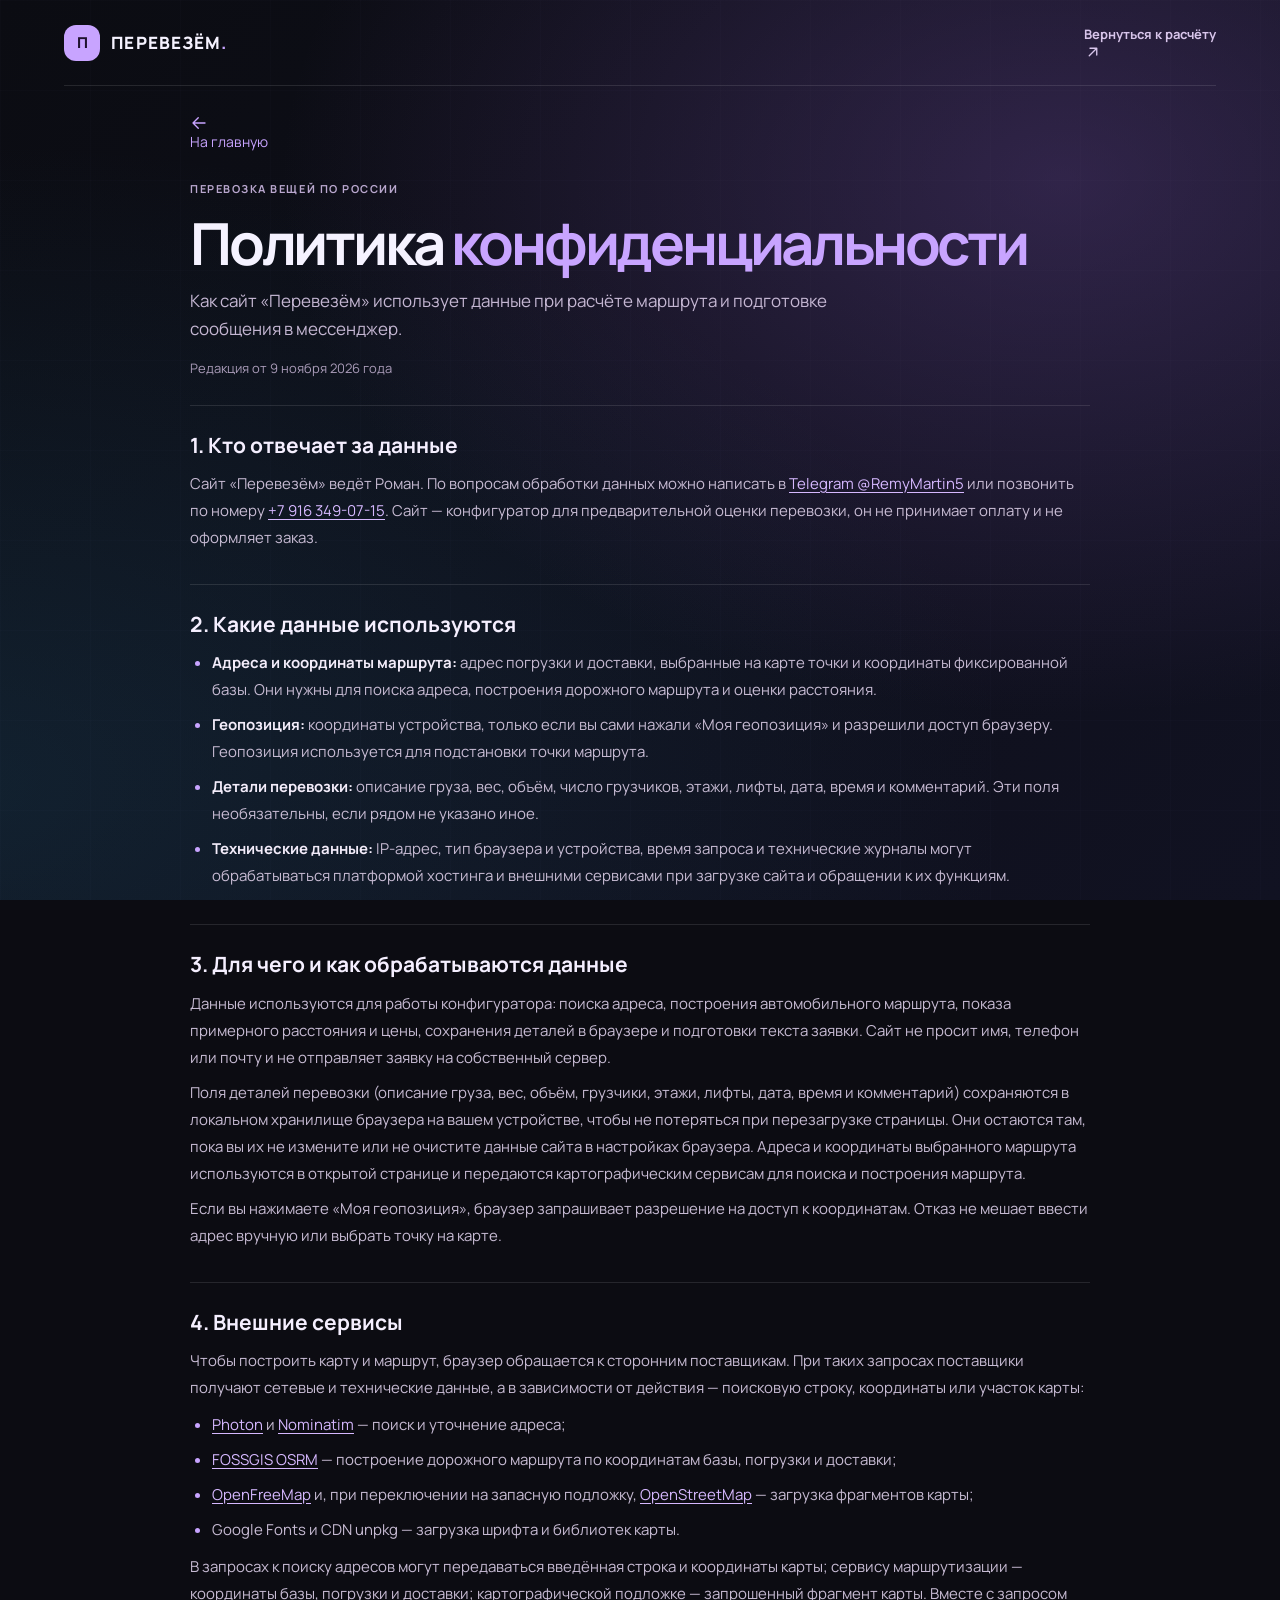
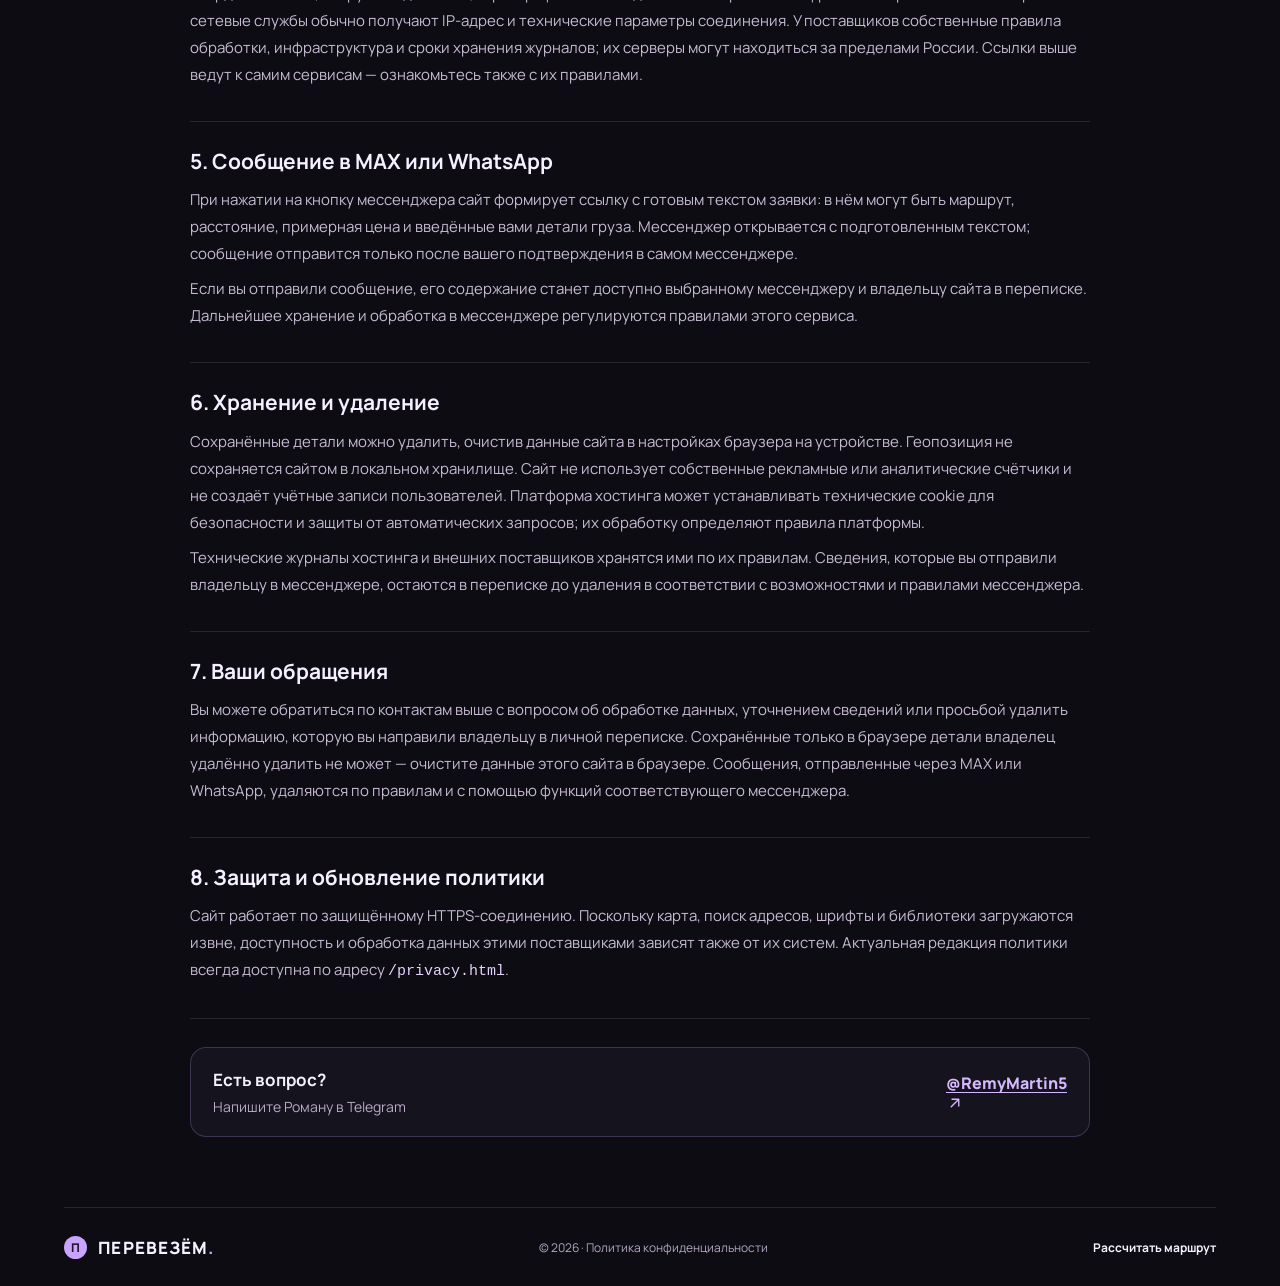
==== privacy.html @ 07cada00 "Replace remaining icon glyphs and fix mobile date layout" ====
<!doctype html>
<html lang="ru">
<head>
  <meta charset="utf-8" />
  <meta name="viewport" content="width=device-width, initial-scale=1" />
  <meta name="theme-color" content="#0b0c12" />
  <meta name="description" content="Политика конфиденциальности сайта «Перевезём»: какие данные используются для расчёта маршрута и как они передаются." />
  <title>Политика конфиденциальности — Перевезём</title>
  <link rel="stylesheet" href="styles.css" />
  <link rel="stylesheet" href="redesign.css" />
</head>
<body class="privacy-body">
  <div class="ambient-bg" aria-hidden="true"><div class="ambient-orb"></div><div class="ambient-grid"></div></div>
  <header class="topbar privacy-topbar">
    <a class="brand" href="./" aria-label="Перевезём — на главную"><span class="brand-mark">П</span><span>ПЕРЕВЕЗЁМ<span class="brand-dot">.</span></span></a>
    <a class="privacy-home-link" href="./#calculator">Вернуться к расчёту <svg class="ui-icon" viewBox="0 0 24 24" aria-hidden="true"><path d="M7 17 17 7M8 7h9v9"/></svg></a>
  </header>
  <main class="privacy-main">
    <a class="privacy-back" href="./"><svg class="ui-icon" viewBox="0 0 24 24" aria-hidden="true"><path d="M20 12H4m7 7-7-7 7-7"/></svg>На главную</a>
    <header class="privacy-heading">
      <div class="eyebrow">ПЕРЕВОЗКА ВЕЩЕЙ ПО РОССИИ</div>
      <h1>Политика <span>конфиденциальности</span></h1>
      <p>Как сайт «Перевезём» использует данные при расчёте маршрута и подготовке сообщения в мессенджер.</p>
      <div class="privacy-updated">Редакция от 9 ноября 2026 года</div>
    </header>
    <article class="privacy-content">
      <section>
        <h2>1. Кто отвечает за данные</h2>
        <p>Сайт «Перевезём» ведёт Роман. По вопросам обработки данных можно написать в <a href="https://t.me/RemyMartin5" target="_blank" rel="noopener noreferrer">Telegram @RemyMartin5</a> или позвонить по номеру <a href="tel:+79163490715">+7 916 349-07-15</a>. Сайт — конфигуратор для предварительной оценки перевозки, он не принимает оплату и не оформляет заказ.</p>
      </section>
      <section>
        <h2>2. Какие данные используются</h2>
        <ul>
          <li><strong>Адреса и координаты маршрута:</strong> адрес погрузки и доставки, выбранные на карте точки и координаты фиксированной базы. Они нужны для поиска адреса, построения дорожного маршрута и оценки расстояния.</li>
          <li><strong>Геопозиция:</strong> координаты устройства, только если вы сами нажали «Моя геопозиция» и разрешили доступ браузеру. Геопозиция используется для подстановки точки маршрута.</li>
          <li><strong>Детали перевозки:</strong> описание груза, вес, объём, число грузчиков, этажи, лифты, дата, время и комментарий. Эти поля необязательны, если рядом не указано иное.</li>
          <li><strong>Технические данные:</strong> IP-адрес, тип браузера и устройства, время запроса и технические журналы могут обрабатываться платформой хостинга и внешними сервисами при загрузке сайта и обращении к их функциям.</li>
        </ul>
      </section>
      <section>
        <h2>3. Для чего и как обрабатываются данные</h2>
        <p>Данные используются для работы конфигуратора: поиска адреса, построения автомобильного маршрута, показа примерного расстояния и цены, сохранения деталей в браузере и подготовки текста заявки. Сайт не просит имя, телефон или почту и не отправляет заявку на собственный сервер.</p>
        <p>Поля деталей перевозки (описание груза, вес, объём, грузчики, этажи, лифты, дата, время и комментарий) сохраняются в локальном хранилище браузера на вашем устройстве, чтобы не потеряться при перезагрузке страницы. Они остаются там, пока вы их не измените или не очистите данные сайта в настройках браузера. Адреса и координаты выбранного маршрута используются в открытой странице и передаются картографическим сервисам для поиска и построения маршрута.</p>
        <p>Если вы нажимаете «Моя геопозиция», браузер запрашивает разрешение на доступ к координатам. Отказ не мешает ввести адрес вручную или выбрать точку на карте.</p>
      </section>
      <section>
        <h2>4. Внешние сервисы</h2>
        <p>Чтобы построить карту и маршрут, браузер обращается к сторонним поставщикам. При таких запросах поставщики получают сетевые и технические данные, а в зависимости от действия — поисковую строку, координаты или участок карты:</p>
        <ul>
          <li><a href="https://photon.komoot.io/" target="_blank" rel="noopener noreferrer">Photon</a> и <a href="https://nominatim.org/" target="_blank" rel="noopener noreferrer">Nominatim</a> — поиск и уточнение адреса;</li>
          <li><a href="https://routing.openstreetmap.de/about.html" target="_blank" rel="noopener noreferrer">FOSSGIS OSRM</a> — построение дорожного маршрута по координатам базы, погрузки и доставки;</li>
          <li><a href="https://openfreemap.org/" target="_blank" rel="noopener noreferrer">OpenFreeMap</a> и, при переключении на запасную подложку, <a href="https://www.openstreetmap.org/" target="_blank" rel="noopener noreferrer">OpenStreetMap</a> — загрузка фрагментов карты;</li>
          <li>Google Fonts и CDN unpkg — загрузка шрифта и библиотек карты.</li>
        </ul>
        <p>В запросах к поиску адресов могут передаваться введённая строка и координаты карты; сервису маршрутизации — координаты базы, погрузки и доставки; картографической подложке — запрошенный фрагмент карты. Вместе с запросом сетевые службы обычно получают IP-адрес и технические параметры соединения. У поставщиков собственные правила обработки, инфраструктура и сроки хранения журналов; их серверы могут находиться за пределами России. Ссылки выше ведут к самим сервисам — ознакомьтесь также с их правилами.</p>
      </section>
      <section>
        <h2>5. Сообщение в MAX или WhatsApp</h2>
        <p>При нажатии на кнопку мессенджера сайт формирует ссылку с готовым текстом заявки: в нём могут быть маршрут, расстояние, примерная цена и введённые вами детали груза. Мессенджер открывается с подготовленным текстом; сообщение отправится только после вашего подтверждения в самом мессенджере.</p>
        <p>Если вы отправили сообщение, его содержание станет доступно выбранному мессенджеру и владельцу сайта в переписке. Дальнейшее хранение и обработка в мессенджере регулируются правилами этого сервиса.</p>
      </section>
      <section>
        <h2>6. Хранение и удаление</h2>
        <p>Сохранённые детали можно удалить, очистив данные сайта в настройках браузера на устройстве. Геопозиция не сохраняется сайтом в локальном хранилище. Сайт не использует собственные рекламные или аналитические счётчики и не создаёт учётные записи пользователей. Платформа хостинга может устанавливать технические cookie для безопасности и защиты от автоматических запросов; их обработку определяют правила платформы.</p>
        <p>Технические журналы хостинга и внешних поставщиков хранятся ими по их правилам. Сведения, которые вы отправили владельцу в мессенджере, остаются в переписке до удаления в соответствии с возможностями и правилами мессенджера.</p>
      </section>
      <section>
        <h2>7. Ваши обращения</h2>
        <p>Вы можете обратиться по контактам выше с вопросом об обработке данных, уточнением сведений или просьбой удалить информацию, которую вы направили владельцу в личной переписке. Сохранённые только в браузере детали владелец удалённо удалить не может — очистите данные этого сайта в браузере. Сообщения, отправленные через MAX или WhatsApp, удаляются по правилам и с помощью функций соответствующего мессенджера.</p>
      </section>
      <section>
        <h2>8. Защита и обновление политики</h2>
        <p>Сайт работает по защищённому HTTPS-соединению. Поскольку карта, поиск адресов, шрифты и библиотеки загружаются извне, доступность и обработка данных этими поставщиками зависят также от их систем. Актуальная редакция политики всегда доступна по адресу <code>/privacy.html</code>.</p>
      </section>
    </article>
    <div class="privacy-contact"><strong>Есть вопрос?</strong><span>Напишите Роману в Telegram</span><a href="https://t.me/RemyMartin5" target="_blank" rel="noopener noreferrer">@RemyMartin5 <svg class="ui-icon" viewBox="0 0 24 24" aria-hidden="true"><path d="M7 17 17 7M8 7h9v9"/></svg></a></div>
  </main>
  <footer class="privacy-footer"><a class="brand footer-brand" href="./"><span class="brand-mark">П</span><span>ПЕРЕВЕЗЁМ<span class="brand-dot">.</span></span></a><span>© 2026 · Политика конфиденциальности</span><a href="./#calculator">Рассчитать маршрут</a></footer>
</body>
</html>
---- styles.css ----
@import url('https://fonts.googleapis.com/css2?family=DM+Sans:wght@400;500;600;700&family=Manrope:wght@400;500;600;700;800&display=swap');
:root{--paper:#f3f6f7;--paper2:#e8eef1;--ink:#23323d;--muted:#65727a;--line:#d3dde2;--yellow:#e4ad54;--green:#6b8796;--serif:Georgia,'Times New Roman',serif;--sans:'Manrope','DM Sans',Arial,sans-serif}*{box-sizing:border-box}html{scroll-behavior:smooth}body{margin:0;background:var(--paper);color:var(--ink);font-family:var(--sans);font-size:14px;-webkit-font-smoothing:antialiased}a{color:inherit;text-decoration:none}.topbar{height:76px;padding:0 7.2%;display:flex;align-items:center;justify-content:space-between;border-bottom:1px solid rgba(38,50,45,.13)}.brand{display:flex;align-items:center;gap:11px;font-weight:800;letter-spacing:.075em;font-size:12px}.brand-mark{display:grid;place-items:center;width:28px;height:28px;background:var(--ink);color:var(--yellow);font-size:15px;border-radius:50%;font-weight:800;letter-spacing:0}.brand-dot{color:#d5a623}.nav{display:flex;gap:38px;font-size:12px;color:#656c65}.nav a:hover,.phone:hover{color:#a37c14}.phone{font-size:12px;font-weight:700}.phone-icon{font-size:14px;margin-right:7px}.menu-toggle{display:none;border:0;background:none;font-size:20px;color:var(--ink)}.hero{position:relative;min-height:582px;padding:95px 7.2% 52px;display:grid;grid-template-columns:.86fr 1.14fr;align-items:center;overflow:hidden}.hero-copy{position:relative;z-index:2;padding-bottom:50px}.eyebrow{display:flex;align-items:center;gap:10px;color:#6e756d;font-size:9px;font-weight:700;letter-spacing:.17em}.eyebrow-line{display:inline-block;width:25px;height:1px;background:#a8b47a}.hero h1,.section-heading h2,.van-copy h2,.steps-head h2,.closing h2{font-size:clamp(54px,6.1vw,88px);line-height:.98;letter-spacing:-.067em;margin:25px 0 19px;font-weight:600}.hero h1 span,.van-copy h2 span{font-family:var(--serif);font-style:italic;font-weight:400;color:#889652;letter-spacing:-.05em}.hero-text{font-size:14px;line-height:1.8;max-width:330px;color:#71776f;margin:0 0 27px}.hero-cta{display:inline-flex;align-items:center;gap:23px;padding:15px 18px;background:var(--yellow);font-size:11px;font-weight:700;transition:.2s}.hero-cta:hover{background:#e6ae20;transform:translateY(-2px)}.hero-cta span{font-size:16px}.hero-proof{display:flex;align-items:center;gap:12px;margin-top:63px}.proof-icon{width:35px;height:35px;border:1px solid #c9cbb9;display:grid;place-items:center;border-radius:50%;color:#87964f;font-size:18px}.hero-proof b,.hero-proof small{display:block}.hero-proof b{font-size:11px}.hero-proof small{font-size:9px;color:#868a81;margin-top:4px}.hero-art{height:408px;position:relative;align-self:center;margin-top:-14px}.art-sun{position:absolute;width:270px;height:270px;border-radius:50%;background:#e9e5d8;left:50%;top:35px;transform:translateX(-50%)}.art-orbit{position:absolute;border:1px solid rgba(122,132,103,.2);border-radius:50%;transform:rotate(-18deg)}.orbit-one{width:620px;height:220px;left:-2%;top:116px}.orbit-two{width:530px;height:180px;left:8%;top:134px}.van-illustration{position:absolute;bottom:49px;left:0;width:100%;height:74%;filter:drop-shadow(0 12px 9px rgba(32,40,36,.08))}.route-label{position:absolute;font-size:8px;font-weight:700;letter-spacing:.16em;color:#777d73;z-index:1}.route-label i{display:inline-block;width:8px;height:8px;border:2px solid #87964f;border-radius:50%;margin-right:6px}.label-a{left:13%;top:72px}.label-b{right:11%;top:215px}.label-b i{border-color:#e0ad2e}.art-caption{position:absolute;right:3%;bottom:2px;display:flex;align-items:center;gap:11px;border-top:1px solid #d6d5ca;padding-top:13px;font-size:9px;color:#70766e;line-height:1.5}.caption-number{font-family:var(--serif);font-size:18px;color:#9aa56a}.caption-arrow{margin-left:20px;font-size:16px;color:#889652}.hero-bottom{position:absolute;bottom:25px;left:7.2%;display:flex;align-items:center;gap:16px;color:#82877f;font-size:8px;font-weight:700;letter-spacing:.15em}.bottom-dash{width:30px;height:1px;background:#cccbbf}.calculator-section{background:var(--paper2);padding:86px 7.2% 94px}.section-heading{display:flex;justify-content:space-between;align-items:flex-end;margin-bottom:37px}.section-heading h2,.steps-head h2,.closing h2{font-size:44px;letter-spacing:-.06em;margin:16px 0 0}.section-heading>p{color:#777d75;font-size:11px;line-height:1.8;margin:0 0 4px}.configurator{display:grid;grid-template-columns:minmax(0,1fr) 290px;gap:18px;align-items:stretch}.route-panel{background:var(--paper);border:1px solid #e0dfd5;padding:24px}.route-inputs{height:94px;display:flex;flex-direction:column;position:relative;gap:13px;padding-left:24px;width:min(100%,450px)}.route-rail{position:absolute;top:7px;left:2px;height:66px;display:flex;align-items:center;flex-direction:column}.rail-start,.rail-end{width:9px;height:9px;border:2px solid #80915a;border-radius:50%;background:var(--paper)}.rail-end{border-color:#e2ad2c}.rail-line{width:1px;flex:1;border-left:1px dashed #bdc0b3}.field{position:relative;display:grid;grid-template-columns:78px 1fr;align-items:center;min-width:0}.field>span{font-size:8px;letter-spacing:.12em;color:#8a8e84;font-weight:700}.input-wrap{border-bottom:1px solid #d8d8ce;display:flex;align-items:center;height:37px}.input-wrap input{border:0;outline:0;background:transparent;font:600 13px var(--sans);color:var(--ink);width:100%;min-width:0;padding:0}.input-wrap input::placeholder{color:#a7aaa1;font-weight:400}.clear-input{border:0;background:transparent;font-size:17px;color:#9da096;cursor:pointer}.swap-button{position:absolute;z-index:3;right:-38px;top:37px;border:1px solid #d9d8ce;border-radius:50%;background:var(--paper);width:28px;height:28px;color:#72796e;cursor:pointer}.suggestions{position:absolute;z-index:1005;top:100%;left:78px;right:0;background:#fff;box-shadow:0 7px 22px #26322d1a;display:none;max-height:180px;overflow:auto}.suggestions.open{display:block}.suggestion{padding:10px 12px;cursor:pointer;font-size:11px;border-bottom:1px solid #eee}.suggestion:hover{background:#f3f1e9}.map-tools{display:flex;justify-content:space-between;align-items:center;margin:4px 0 12px}.map-hint{font-size:9px;color:#7e847a}.map-hint.route-success{color:#78884c}.map-hint.route-error{color:#a45d4e}.hint-pulse{display:inline-block;width:6px;height:6px;background:#a1b56b;border-radius:50%;margin-right:6px;box-shadow:0 0 0 3px #a1b56b28}.locate-button{border:0;background:transparent;font:600 9px var(--sans);color:#697366;cursor:pointer}.locate-button:hover{color:#a37c14}.map-frame{height:355px;position:relative;background:#e4e4dc;overflow:hidden}.map-frame #map{height:100%;width:100%;z-index:1;background:#e4e4dc}.map-frame .leaflet-container{font-family:var(--sans)}.leaflet-tile{filter:grayscale(1) saturate(0) contrast(.96) brightness(1.06)}.leaflet-control-attribution{font-size:8px!important}.map-legend{position:absolute;bottom:14px;left:14px;z-index:400;background:rgba(248,247,240,.95);padding:9px 12px;display:flex;gap:14px;font-size:8px;color:#6c746b}.map-legend span{display:flex;align-items:center;gap:5px}.legend-dot{width:7px;height:7px;display:inline-block;border-radius:50%;background:#819251}.to-dot{background:#e0ac2d}.map-loading{position:absolute;inset:0;z-index:700;background:#e4e4dc;display:grid;place-content:center;justify-items:center;gap:10px;color:#777;font-size:10px;transition:opacity .3s}.map-loading.hidden{opacity:0;pointer-events:none}.map-loading span{width:19px;height:19px;border:2px solid #c6c7bb;border-top-color:#879652;border-radius:50%;animation:spin .8s linear infinite}@keyframes spin{to{transform:rotate(360deg)}}.map-footnote{font-size:8px;color:#92958d;margin-top:9px}.estimate-card{background:var(--ink);color:#f4f2e9;padding:24px 23px 19px;position:relative;overflow:hidden}.estimate-card:after{content:'';position:absolute;right:-55px;top:112px;border:1px solid #ffffff10;width:180px;height:180px;border-radius:50%;pointer-events:none}.estimate-top{display:flex;align-items:center;justify-content:space-between;font-size:8px;letter-spacing:.17em;color:#b6bcaa}.live-dot{width:6px;height:6px;background:#b9cc72;border-radius:50%;box-shadow:0 0 0 4px #b9cc7220}.estimate-route{display:flex;flex-direction:column;gap:7px;margin:23px 0 18px;font-size:14px;font-weight:600}.estimate-route span{font-size:11px;color:#adb581}.estimate-separator{height:1px;background:#ffffff25;margin-bottom:17px}.estimate-distance{display:flex;justify-content:space-between;margin:12px 0;color:#c5c9bd;font-size:10px}.estimate-distance b{color:#fff;font-size:11px}.estimate-distance small{font-size:8px;color:#a8b19a}.estimate-price-label{margin-top:28px;color:#bdc3b2;font-size:8px;letter-spacing:.14em}.estimate-price{font-size:45px;font-weight:600;letter-spacing:-.06em;margin:4px 0 7px}.estimate-price span{font-size:22px;color:var(--yellow);font-weight:500}.estimate-disclaimer{font-size:8px;line-height:1.65;color:#b4baad}.order-button{display:flex;align-items:center;justify-content:space-between;background:var(--yellow);color:#27312c;padding:14px 13px;margin-top:18px;font-size:10px;font-weight:700;position:relative;z-index:1}.order-button:hover{background:#ffca47}.order-button span{font-size:15px}.estimate-badges{display:flex;justify-content:space-between;margin-top:14px;color:#bcc3af;font-size:8px}.van-section{padding:110px 7.2%;display:grid;grid-template-columns:1.02fr .98fr;gap:8%;align-items:center}.van-photo-frame{background:#e5e2d5;padding:17px;transform:rotate(-1deg)}.photo-tag{display:flex;justify-content:space-between;font-size:8px;font-weight:700;letter-spacing:.14em;color:#697368;padding-bottom:14px}.photo-tag span{font-family:var(--serif);letter-spacing:0}.van-photo-art{position:relative;background:#d8d8ca;height:330px;overflow:hidden;display:grid;align-items:end}.photo-sun{position:absolute;top:22px;right:11%;width:145px;height:145px;background:#eecc68;border-radius:50%;opacity:.72}.van-photo-art svg{position:absolute;bottom:0;left:0;width:100%;height:91%;z-index:2}.photo-ground{position:absolute;bottom:0;left:0;right:0;height:39px;background:#c5c5b5}.van-copy{padding:12px 0}.van-copy h2{font-size:55px;margin:22px 0 20px}.van-copy>p{font-size:12px;line-height:1.9;color:#727970;max-width:385px}.spec-grid{display:grid;grid-template-columns:1fr 1fr;gap:0 24px;margin-top:30px;border-top:1px solid var(--line)}.spec{padding:17px 0 14px;border-bottom:1px solid var(--line)}.spec b{display:block;font-size:29px;font-weight:600;letter-spacing:-.06em}.spec b span{font-size:17px;color:#8a975b}.spec small{font-size:9px;color:#858a80}.van-note{display:flex;gap:10px;align-items:flex-start;font-size:9px;color:#6f776b;margin-top:22px;line-height:1.6}.van-note span{font-size:16px;color:#919d5d}.steps-section{padding:85px 7.2% 100px;background:#eeece3;display:grid;grid-template-columns:.8fr 1.2fr;gap:6%}.steps-head h2{font-size:43px;line-height:1.06;margin-bottom:15px}.steps-head>p{font-size:10px;line-height:1.8;color:#7b8178}.steps-grid{display:grid;grid-template-columns:1fr 1fr;gap:0 30px}.step{position:relative;border-bottom:1px solid #d8d7cd;padding:7px 0 20px;margin-bottom:12px;min-height:145px}.step-index{position:absolute;right:0;top:6px;color:#9da18e;font:italic 15px var(--serif)}.step-icon{font-size:23px;color:#8d9a58;height:35px}.step h3{font-size:12px;margin:10px 0 7px}.step p{font-size:9px;line-height:1.7;max-width:220px;color:#787e75;margin:0}.closing{min-height:280px;padding:62px 7.2%;background:#29352f;color:#f5f3eb;position:relative;display:flex;align-items:center;justify-content:space-between;overflow:hidden}.closing .eyebrow{color:#c2c8b5}.closing h2{font-size:48px;margin:17px 0 0;line-height:1.02}.closing-link{border-bottom:1px solid #a3b06e;padding:13px 0;width:205px;display:flex;justify-content:space-between;font-size:10px;position:relative;z-index:2}.closing-link span{color:var(--yellow);font-size:15px}.closing-mark{position:absolute;right:25%;top:-66px;font-size:310px;font-weight:800;color:#ffffff08;letter-spacing:-.1em;pointer-events:none}footer{min-height:80px;padding:15px 7.2%;display:flex;align-items:center;justify-content:space-between;color:#777d74;font-size:9px}footer .brand{color:var(--ink)}footer .brand-mark{width:23px;height:23px;font-size:12px}footer>a:last-of-type{font-weight:700;color:var(--ink)}.copyright{font-family:var(--serif)}
@media(max-width:950px){.topbar{padding:0 5%}.hero,.calculator-section,.van-section,.steps-section{padding-left:5%;padding-right:5%}.hero{grid-template-columns:.9fr 1.1fr}.hero-art{margin-right:-5%;transform:scale(.93);transform-origin:center}.configurator{grid-template-columns:minmax(0,1fr) 265px}.route-panel{padding:18px}.van-section{gap:5%}.van-photo-art{height:270px}.hero-bottom{left:5%}footer{padding-left:5%;padding-right:5%}}
@media(max-width:700px){.topbar{height:64px;padding:0 21px}.nav{display:none;position:absolute;z-index:1500;top:63px;left:0;right:0;background:var(--paper);padding:20px;flex-direction:column;gap:20px;border-bottom:1px solid var(--line)}.nav.open{display:flex}.phone{margin-left:auto;margin-right:17px;font-size:10px}.phone-icon{display:none}.menu-toggle{display:block}.hero{padding:66px 22px 61px;display:block;min-height:0}.hero-copy{padding-bottom:5px}.hero h1{font-size:65px;margin:22px 0 15px}.hero-text{font-size:12px;max-width:300px}.hero-proof{margin-top:25px}.hero-art{height:280px;margin:15px -40px -18px;transform:none}.art-sun{width:190px;height:190px;top:23px}.orbit-one{width:440px;height:160px;left:2%;top:67px}.orbit-two{width:390px;height:130px;left:8%;top:84px}.van-illustration{bottom:34px;height:82%;left:2%;width:96%}.label-a{top:39px;left:13%}.label-b{top:142px;right:9%}.art-caption{bottom:-6px;right:6%;font-size:8px}.hero-bottom{left:22px;bottom:19px;font-size:7px;gap:8px}.bottom-dash{width:12px}.calculator-section{padding:62px 20px 68px}.section-heading{display:block;margin-bottom:22px}.section-heading h2,.steps-head h2{font-size:36px}.section-heading>p{margin-top:13px}.configurator{grid-template-columns:1fr;gap:12px}.route-panel{padding:15px}.route-inputs{width:calc(100% - 28px);padding-left:17px}.field{grid-template-columns:68px 1fr}.suggestions{left:68px}.swap-button{right:-32px}.map-hint{font-size:8px}.locate-button{font-size:8px}.map-frame{height:300px}.estimate-card{padding:20px}.estimate-route{flex-direction:row;align-items:center;gap:10px;margin:18px 0 13px}.estimate-route span{transform:rotate(-90deg)}.estimate-card:after{top:auto;bottom:-80px}.estimate-price-label{margin-top:20px}.van-section{padding:68px 22px;grid-template-columns:1fr;gap:39px}.van-photo-art{height:250px}.van-copy h2{font-size:44px}.steps-section{padding:65px 22px 70px;display:block}.steps-head h2{font-size:36px}.steps-grid{gap:0 16px;margin-top:29px}.step{min-height:157px;padding-top:7px}.step h3{max-width:150px;line-height:1.45}.step p{font-size:8px}.closing{min-height:250px;padding:50px 22px;display:block}.closing h2{font-size:41px}.closing-link{margin-top:32px}.closing-mark{right:0;top:12px;font-size:200px}footer{padding:18px 22px;flex-wrap:wrap;gap:14px}footer>span:nth-child(2){order:3;width:100%}.copyright{margin-left:auto}}

/* Clearer reading sizes and a quiet dimensional accent. */
body{font-size:16px}
.brand{font-size:14px}.nav,.phone{font-size:14px}
.eyebrow{font-size:11px}.hero-text{font-size:17px;max-width:410px}
.hero-cta{font-size:14px;padding:17px 20px}.hero-proof b{font-size:13px}.hero-proof small{font-size:11px}
.hero-art{perspective:900px}.van-illustration{width:112%;height:100%;left:-6%;bottom:5px;object-fit:contain;filter:drop-shadow(0 22px 18px rgba(32,40,36,.2));animation:van-float 6s ease-in-out infinite;transform-origin:50% 75%}
.van-platform{position:absolute;z-index:0;left:10%;right:10%;bottom:49px;height:19px;border-radius:50%;background:radial-gradient(ellipse,rgba(38,50,45,.2),rgba(38,50,45,0) 72%);filter:blur(3px)}
.route-label{font-size:10px}.art-caption{font-size:11px}
.hero-bottom{font-size:10px}
.section-heading h2,.steps-head h2,.closing h2{font-size:clamp(46px,5vw,58px)}
.section-heading>p{font-size:14px}
.field>span{font-size:10px}.input-wrap input{font-size:16px}.suggestion{font-size:14px;padding:12px}.map-hint{font-size:12px}.locate-button{font-size:12px}
.leaflet-control-attribution{font-size:10px!important}.map-legend{font-size:10px}.map-loading{font-size:12px}.map-footnote{font-size:10px;line-height:1.6}
.estimate-top,.estimate-price-label{font-size:10px}.estimate-distance{font-size:13px}.estimate-distance b{font-size:13px}.estimate-distance small{font-size:10px}.estimate-price{font-size:52px}.estimate-disclaimer{font-size:11px;line-height:1.65}.order-button{font-size:13px;padding:16px}.estimate-badges{font-size:10px}
.helpers-control{position:relative;z-index:1;display:grid;grid-template-columns:1fr auto;gap:8px 12px;align-items:center;margin-top:17px;padding:13px 0;border-top:1px solid #ffffff25;border-bottom:1px solid #ffffff25}.helpers-copy strong,.helpers-copy small{display:block}.helpers-copy strong{font-size:14px}.helpers-copy small{font-size:11px;color:#b7bead;margin-top:4px}.helpers-stepper{display:flex;align-items:center;gap:10px}.helpers-stepper button{width:30px;height:30px;border:1px solid #ffffff45;border-radius:50%;background:transparent;color:#fff;font:600 17px var(--sans);cursor:pointer}.helpers-stepper button:hover:not(:disabled){background:#ffffff18}.helpers-stepper button:disabled{opacity:.35;cursor:default}.helpers-stepper output{min-width:16px;text-align:center;font-weight:700;font-size:15px}.helpers-note{grid-column:2;text-align:center;color:#c4ccad;font-size:11px}
.van-photo-art{background:radial-gradient(ellipse at 76% 25%,#37516b,#162a40 72%);border-radius:2px}.van-photo-art:after{content:'';position:absolute;inset:0;background:linear-gradient(135deg,rgba(255,255,255,.12),transparent 38%,rgba(0,0,0,.16));pointer-events:none;z-index:3}.photo-sun{background:#e5bb54;opacity:.55}.van-photo-3d{position:absolute;z-index:2;inset:0;width:100%;height:100%;object-fit:contain;filter:drop-shadow(0 20px 16px rgba(0,0,0,.38));animation:van-float 7s ease-in-out infinite}.photo-ground{z-index:1;background:linear-gradient(0deg,#101d2c,#101d2c00)}
.van-copy>p{font-size:15px}.spec small{font-size:12px}.van-note{font-size:12px}.steps-head>p{font-size:13px}.step h3{font-size:16px}.step p{font-size:12px}.step-icon{font-size:26px}.closing-link{font-size:13px}footer{font-size:12px}
@keyframes van-float{0%,100%{transform:translateY(0)}50%{transform:translateY(-6px)}}
@media(max-width:950px){.van-illustration{width:116%;left:-8%}}
@media(max-width:700px){.phone{font-size:11px}.hero-text{font-size:15px}.hero-cta{font-size:13px}.hero-proof b{font-size:12px}.hero-proof small{font-size:10px}.eyebrow{font-size:10px}.hero-bottom{font-size:8px}.section-heading h2,.steps-head h2{font-size:39px}.section-heading>p{font-size:13px}.map-hint{font-size:10px;line-height:1.45}.locate-button{font-size:10px}.map-footnote{font-size:9px}.map-legend{font-size:9px}.suggestion{font-size:13px}.estimate-distance{font-size:12px}.estimate-disclaimer{font-size:11px}.estimate-badges{font-size:10px}.van-photo-3d{animation-duration:8s}.van-copy>p{font-size:14px}.spec small{font-size:11px}.van-note{font-size:11px}.step h3{font-size:15px}.step p{font-size:11px}.closing-link{font-size:13px}footer{font-size:11px}.van-illustration{width:100%;left:0;bottom:30px;height:88%}}
@media(prefers-reduced-motion:reduce){.van-illustration,.van-photo-3d{animation:none}}
.van-photo-art{background:radial-gradient(ellipse at 75% 22%,#747b7e,#3e4549 72%)}.photo-ground{background:linear-gradient(0deg,#252a2d,#252a2d00)}
.trip-details{position:relative;z-index:1;margin-top:15px;border-top:1px solid #ffffff25;border-bottom:1px solid #ffffff25;color:#f4f2e9}
.trip-details>summary{position:relative;padding:15px 24px 15px 0;list-style:none;cursor:pointer;font-size:13px;font-weight:700}
.trip-details>summary::-webkit-details-marker{display:none}
.trip-details>summary:after{content:'+';position:absolute;right:0;top:10px;width:24px;height:24px;border:1px solid #ffffff55;border-radius:50%;display:grid;place-items:center;color:var(--yellow);font-size:17px;line-height:1}
.trip-details[open]>summary:after{content:'−'}
.trip-details-intro{margin:0 0 13px;color:#c3c9bc;font-size:11px;line-height:1.5}
.detail-grid{display:grid;grid-template-columns:1fr 1fr;gap:10px 12px}
.detail-field{display:flex;flex-direction:column;gap:6px;margin:10px 0;color:#d4dacd;font-size:11px;line-height:1.35}
.detail-field input,.detail-field textarea{width:100%;min-width:0;border:1px solid #ffffff2e;background:#ffffff0b;border-radius:2px;padding:10px;color:#fff;font:500 13px var(--sans);outline:none}
.detail-field input:focus,.detail-field textarea:focus{border-color:#b9cc72;box-shadow:0 0 0 2px #b9cc7220}
.detail-field input::placeholder,.detail-field textarea::placeholder{color:#9da698}
.detail-field textarea{resize:vertical;min-height:74px}
.detail-checks{display:grid;gap:9px;margin:10px 0;color:#d4dacd;font-size:11px}
.detail-checks label{display:flex;align-items:center;gap:8px}
.detail-checks input{accent-color:#b9cc72;width:15px;height:15px}
.trip-summary-label{margin-top:12px;color:#b9c0b1;font-size:10px;letter-spacing:.1em;text-transform:uppercase}
.trip-summary{margin-top:6px;color:#fff;font-size:12px;line-height:1.6;overflow-wrap:anywhere}
.clear-details{margin:11px 0 14px;border:0;background:none;padding:0;color:#f2ca5c;font:600 11px var(--sans);cursor:pointer;text-decoration:underline;text-underline-offset:3px}
@media(max-width:700px){.trip-details>summary{font-size:12px}.trip-details-intro{font-size:10px}.detail-grid{gap:8px}.detail-field{font-size:10px}.trip-summary{font-size:11px}}

/* Three-step estimate flow and MAX handoff */
.phone{font-size:11px;letter-spacing:.08em}
.hero h1{max-width:720px}
.wizard-progress{display:flex;align-items:center;gap:14px;max-width:670px;margin:0 0 25px}
.wizard-progress>i{height:1px;flex:1;background:#d6d5ca}
.wizard-progress-step{display:flex;align-items:center;gap:10px;color:#858a80;white-space:nowrap}
.wizard-progress-step>span{width:31px;height:31px;border:1px solid #d3d3c8;border-radius:50%;display:grid;place-items:center;font:italic 14px var(--serif)}
.wizard-progress-step>b{font-size:12px;font-weight:600}
.wizard-progress-step.active{color:var(--ink)}
.wizard-progress-step.active>span,.wizard-progress-step.complete>span{border-color:#849351;background:#849351;color:#fff}
.wizard-progress-step.complete>b{color:#667447}
.wizard-layout{grid-template-columns:minmax(0,1fr) 310px}
.wizard-main{min-width:0}
.wizard-page[hidden]{display:none!important}
.wizard-page-heading{margin-bottom:20px}
.wizard-page-heading>span{color:#8a965f;font-size:10px;font-weight:800;letter-spacing:.15em}
.wizard-page-heading h3{font-size:25px;line-height:1.15;letter-spacing:-.04em;margin:8px 0 6px}
.wizard-page-heading p{margin:0;color:#747a71;font-size:13px;line-height:1.6}
.wizard-actions{display:flex;align-items:center;justify-content:space-between;gap:12px;margin-top:22px}
.wizard-actions-end{justify-content:flex-end}
.wizard-button{min-height:48px;border:0;padding:0 17px;display:inline-flex;align-items:center;justify-content:center;gap:17px;font:700 13px var(--sans);cursor:pointer;transition:background .2s,transform .2s}
.wizard-button.primary{background:var(--yellow);color:#25312b}
.wizard-button.primary:hover:not(:disabled){background:#ffca47;transform:translateY(-1px)}
.wizard-button.primary:disabled{opacity:.48;cursor:not-allowed}
.wizard-button.secondary{background:transparent;border:1px solid #d5d5ca;color:#566056}
.wizard-button.secondary:hover{background:#eeece3}
.wizard-button span{font-size:17px}
.text-button{border:0;background:none;color:#6f7b48;font:600 12px var(--sans);cursor:pointer;text-decoration:underline;text-underline-offset:3px}
.estimate-card{align-self:start;position:sticky;top:20px}
.estimate-card.hidden{display:none}
.estimate-mini-details{position:relative;z-index:1;border-top:1px solid #ffffff25;margin-top:18px;padding-top:14px;color:#d0d5c8;font-size:11px;line-height:1.65}
.map-footnote{line-height:1.6}
.map-footnote .route-error{color:#bb806f}
.map-footnote .route-success{color:#aaba7b}
.suggestions .suggestion{display:block;width:100%;text-align:left;color:#333c34;background:#fff;border:0;border-bottom:1px solid #eee;font:500 13px/1.45 var(--sans)}
.suggestions .suggestion:hover,.suggestions .suggestion:focus{background:#f3f1e9;outline:0}
.cargo-fields{max-width:560px}
.cargo-fields .detail-field{color:#697268;font-size:12px;margin:13px 0}
.cargo-fields .detail-field input,.cargo-fields .detail-field textarea,.cargo-fields .detail-field select{width:100%;min-height:45px;border:1px solid #d7d8ce;border-radius:2px;background:#fff;color:var(--ink);padding:11px 12px;font:500 14px var(--sans);outline:none}
.cargo-fields .detail-field textarea{min-height:90px;resize:vertical}
.cargo-fields .detail-field input:focus,.cargo-fields .detail-field textarea:focus,.cargo-fields .detail-field select:focus{border-color:#8b9b5b;box-shadow:0 0 0 3px #88965220}
.cargo-fields .detail-field input::placeholder,.cargo-fields .detail-field textarea::placeholder{color:#9ba096}
.cargo-fields .detail-grid{gap:0 14px}
.cargo-fields .detail-checks{grid-template-columns:1fr 1fr;color:#4f5a4e;font-size:12px;margin:8px 0 16px}
.cargo-fields .detail-checks label{align-items:flex-start;line-height:1.45}
.cargo-fields .detail-checks input{flex:0 0 16px;margin:0;accent-color:#829354}
.rates-note{margin:14px 0 0;padding:12px 14px;background:#f0eee5;color:#71766d;font-size:11px;line-height:1.55}
.final-route{display:flex;align-items:center;gap:11px;flex-wrap:wrap;margin:17px 0 19px;font-size:14px;font-weight:700}
.final-route-arrow{color:#9eaa6c}
.final-price-card{display:flex;flex-direction:column;gap:4px;padding:20px;background:#eeece3;border-left:3px solid #9dac68}
.final-price-card>span{color:#7d8475;font-size:10px;font-weight:800;letter-spacing:.15em}
.final-price-card>strong{font-size:clamp(38px,5vw,54px);letter-spacing:-.06em;line-height:1.1}
.final-price-card>small{color:#777d73;font-size:12px}
.final-details{display:grid;gap:7px;margin:16px 0;color:#515a50;font-size:12px;line-height:1.55}
.final-details:empty{display:none}
.final-disclaimer{margin:14px 0 18px;color:#777d74;font-size:12px;line-height:1.65}
.max-cta{min-height:60px;display:flex;align-items:center;justify-content:space-between;gap:14px;padding:15px 18px;background:#263b31;color:#fff;font-size:14px;font-weight:800;line-height:1.3;box-shadow:0 10px 24px #263b3120;transition:transform .2s,background .2s}
.max-cta:hover{background:#314c3e;transform:translateY(-2px)}
.max-cta span{color:#f1bd35;font-size:20px;flex:0 0 auto}
.max-hint{margin:9px 0 0;color:#858a80;font-size:10px;line-height:1.5}
.max-reasons{padding:82px 7.2% 92px;background:#f5f3eb}
.max-reasons>h2{margin:14px 0 28px;font-size:clamp(34px,4.3vw,48px);letter-spacing:-.06em}
.max-reasons-grid{display:grid;grid-template-columns:repeat(3,1fr);gap:26px}
.max-reasons-grid article{border-top:1px solid #d8d8cc;padding:16px 0 0}
.max-reasons-grid article>span{color:#939e68;font:italic 17px var(--serif)}
.max-reasons-grid h3{margin:14px 0 7px;font-size:17px}
.max-reasons-grid p{max-width:300px;margin:0;color:#767c73;font-size:13px;line-height:1.7}
.nav{gap:26px}
@media(max-width:950px){.wizard-layout{grid-template-columns:minmax(0,1fr) 280px}.max-reasons{padding-left:5%;padding-right:5%}.nav{gap:16px}}
@media(max-width:700px){.phone{font-size:9px;letter-spacing:.02em}.wizard-progress{gap:7px;margin-bottom:18px}.wizard-progress>i{min-width:10px}.wizard-progress-step{gap:6px}.wizard-progress-step>span{width:27px;height:27px;font-size:12px}.wizard-progress-step>b{font-size:10px}.wizard-layout{grid-template-columns:1fr}.wizard-page-heading{margin-bottom:16px}.wizard-page-heading h3{font-size:22px}.wizard-page-heading p{font-size:12px}.wizard-actions{position:relative;margin-top:18px}.wizard-button{min-height:46px;padding:0 13px;font-size:12px}.wizard-actions-end .wizard-button{width:100%}.estimate-card{position:relative;top:auto}.cargo-fields .detail-grid{gap:0 9px}.cargo-fields .detail-field{font-size:11px}.cargo-fields .detail-field input,.cargo-fields .detail-field textarea,.cargo-fields .detail-field select{font-size:14px;min-height:44px;padding:10px}.cargo-fields .detail-checks{grid-template-columns:1fr;gap:11px}.rates-note{font-size:10px}.final-price-card{padding:17px}.final-price-card>strong{font-size:42px}.final-disclaimer{font-size:11px}.max-cta{min-height:58px;font-size:13px}.max-reasons{padding:60px 22px 66px}.max-reasons-grid{grid-template-columns:1fr;gap:19px}.max-reasons-grid article{display:grid;grid-template-columns:28px 1fr;column-gap:10px;padding-top:13px}.max-reasons-grid article>span{grid-row:span 2}.max-reasons-grid h3{margin:0 0 5px;font-size:15px}.max-reasons-grid p{font-size:12px}.nav{gap:18px}}

/* Cohesive graphite, mist-blue and warm amber palette */
:root{--paper:#f3f6f7;--paper2:#e7eef2;--ink:#23323d;--muted:#65727a;--line:#d3dde2;--yellow:#e4ad54;--green:#6b8796;--route:#648496;--serif:Georgia,'Times New Roman',serif;--sans:'Manrope','DM Sans',Arial,sans-serif}
body{font-size:16px}
.topbar{border-color:#23323d16}
.brand-dot,.closing-link span{color:var(--yellow)}
.nav{color:#53616a}
.nav a:hover,.phone:hover,.locate-button:hover{color:#56778a}
.eyebrow-line,.hero h1 span,.van-copy h2 span,.caption-number,.caption-arrow,.van-note span,.step-icon{color:var(--route)}
.eyebrow-line{background:#83a1b0}
.hero-art .art-sun{background:#e0e9ec}
.art-orbit{border-color:#64849628}
.route-label i,.rail-start{border-color:var(--route)}
.hero-cta,.wizard-button.primary{background:var(--yellow)}
.hero-cta:hover,.wizard-button.primary:hover:not(:disabled){background:#efbd6d}
.calculator-section,.steps-section{background:var(--paper2)}
.route-panel{background:#f9fbfb;border-color:#d6e0e5}
.field>span,.map-hint,.locate-button,.wizard-page-heading>span{color:#607989}
.input-wrap,.route-panel,.cargo-fields input,.cargo-fields select,.cargo-fields textarea{border-color:#d1dce1}
.input-wrap input,.cargo-fields .detail-field input,.cargo-fields .detail-field textarea,.cargo-fields .detail-field select{color:#23323d}
.rail-start{background:#f9fbfb}
.rail-line{border-color:#aebfc7}
.rail-end,.label-b i,.to-dot{border-color:var(--yellow);background-color:var(--yellow)}
.map-frame,.map-frame #map,.map-loading{background:#e4eaed}
.map-loading span{border-top-color:var(--route)}
.leaflet-tile{filter:grayscale(1) saturate(0) contrast(.96) brightness(1.08)}
.legend-dot,.hint-pulse{background:var(--route);box-shadow:0 0 0 3px #64849628}
.map-legend,.map-loading{color:#52636e}
.estimate-card,.closing{background:#23323d}
.estimate-price span,.max-cta span{color:var(--yellow)}
.van-photo-frame{background:#e0e9ec}
.photo-sun{background:#e4ad54}
.van-photo-art{background:#d3dee3}
.photo-ground{background:#c2d0d6}
.spec b span{color:var(--route)}
.steps-grid .step{border-color:#cbd7dd}
.closing-link{border-color:#83a1b0}
.max-reasons{background:#f3f6f7}
.max-reasons-grid article{border-color:#d0dce1}
.max-reasons-grid article>span{color:var(--route)}
.rates-note,.final-price-card{background:#e8eef1;border-color:var(--route)}
.final-route-arrow,.live-dot{color:var(--route)}
.live-dot{background:#9fc0ce;box-shadow:0 0 0 4px #9fc0ce28}
@media(min-width:951px){.hero{grid-template-columns:1fr 1.05fr}.hero h1{font-size:clamp(54px,5.8vw,80px)}}

/* Scroll-driven van: movement is tied to page progress, not a repeating animation */
.drive-section{height:158vh;background:#23323d;color:#f4f7f8;position:relative}
.drive-stage{position:sticky;top:0;height:100vh;min-height:640px;overflow:hidden;isolation:isolate;background:radial-gradient(ellipse at 80% 82%,#344a58 0,transparent 42%),linear-gradient(135deg,#23323d 0%,#293b47 100%)}
.drive-copy{position:relative;z-index:2;padding:clamp(68px,10vh,112px) 7.2% 0;max-width:840px}
.drive-copy .eyebrow{color:#b5c5cc}
.drive-copy .eyebrow-line{background:var(--yellow)}
.drive-copy h2{margin:18px 0 14px;font-size:clamp(40px,5.2vw,68px);line-height:.98;letter-spacing:-.065em;font-weight:600}
.drive-copy h2 span{font-family:var(--serif);font-style:italic;font-weight:400;color:#d9b57c}
.drive-copy p{max-width:480px;margin:0;color:#cad4d9;font-size:16px;line-height:1.7}
.drive-facts{display:flex;align-items:center;gap:12px;margin-top:24px;color:#c6d2d8;font-size:11px;font-weight:700;letter-spacing:.13em}
.drive-facts i{width:24px;height:1px;background:#8ea5b1}
.drive-scene{position:absolute;inset:auto 0 15%;height:clamp(250px,40vh,400px);overflow:visible}
.drive-track{position:absolute;inset:0;width:100%;height:100%;overflow:visible}
.drive-track path{fill:none;vector-effect:non-scaling-stroke}
.drive-track-shadow{stroke:#101e27;stroke-width:34;opacity:.45}
.drive-track-line{stroke:#8da7b2;stroke-width:2;stroke-dasharray:8 13;opacity:.82}
.drive-car{position:absolute;z-index:2;left:50%;top:44%;width:min(59vw,760px);will-change:transform;filter:drop-shadow(0 20px 17px #111d2580);transform:translate3d(112%,0,0)}
.drive-car img{display:block;width:100%;height:auto;object-fit:contain}
.drive-ground{position:absolute;left:11%;right:11%;bottom:14%;height:1px;background:linear-gradient(90deg,transparent,#9eb2bb50 10%,#9eb2bb50 90%,transparent)}
.drive-pin{position:absolute;z-index:1;top:56%;display:grid;gap:4px;color:#d0dce1;font-size:10px;letter-spacing:.12em}
.drive-pin span{color:#9db3bd;font-size:9px}
.drive-pin:before{content:'';position:absolute;top:-22px;left:0;width:11px;height:11px;border:2px solid var(--yellow);border-radius:50%;box-shadow:0 0 0 6px #e4ad5420}
.drive-pin-start{right:9%}
.drive-pin-end{left:9%}
.drive-footer{position:absolute;z-index:3;left:7.2%;right:7.2%;bottom:36px;display:flex;align-items:center;gap:16px;color:#bac9d0;font-size:10px;font-weight:700;letter-spacing:.12em}
.drive-progress{height:2px;flex:1;background:#ffffff24;overflow:hidden}
.drive-progress i{display:block;width:0;height:100%;background:var(--yellow);transition:width .05s linear}

@media(max-width:950px){.drive-copy{padding-left:5%;padding-right:5%}.drive-footer{left:5%;right:5%}}
@media(max-width:700px){
  body{font-size:16px}
  .topbar{height:66px;padding:0 18px}
  .brand{font-size:11px;gap:8px}
  .brand-mark{width:27px;height:27px}
  .phone{font-size:11px;margin-right:12px;letter-spacing:0}
  .menu-toggle{font-size:22px;padding:8px}
  .nav{top:65px;padding:20px 22px;gap:18px;font-size:16px;box-shadow:0 12px 24px #23323d12}
  .hero{padding:58px 22px 64px}
  .hero h1{font-size:clamp(42px,12vw,58px);line-height:1.02}
  .hero-text{font-size:16px;line-height:1.65;max-width:360px}
  .hero-cta{font-size:15px;min-height:52px;padding:14px 18px}
  .hero-proof b{font-size:14px}.hero-proof small{font-size:12px}
  .eyebrow{font-size:11px;line-height:1.4}
  .hero-bottom{font-size:9px;gap:8px;letter-spacing:.1em}
  .bottom-dash{width:12px}
  .calculator-section{padding:54px 18px 60px}
  .section-heading h2,.steps-head h2{font-size:clamp(34px,9vw,42px)}
  .section-heading>p{font-size:15px;line-height:1.65}
  .wizard-progress{gap:8px;margin-bottom:20px}
  .wizard-progress-step{gap:7px}.wizard-progress-step>span{width:30px;height:30px;font-size:13px}.wizard-progress-step>b{font-size:12px}
  .route-panel{padding:18px}
  .wizard-page-heading h3{font-size:25px}
  .wizard-page-heading p{font-size:15px;line-height:1.6}
  .field>span{font-size:11px}.input-wrap{height:44px}.input-wrap input{font-size:16px}
  .map-hint{font-size:12px;line-height:1.45}.locate-button{font-size:12px}
  .map-frame{height:min(76vw,370px);min-height:280px}
  .map-legend{font-size:11px}.map-footnote{font-size:11px}
  .wizard-button{min-height:52px;padding:0 15px;font-size:14px}
  .cargo-fields .detail-field{font-size:14px}
  .cargo-fields .detail-field input,.cargo-fields .detail-field textarea,.cargo-fields .detail-field select{min-height:50px;font-size:16px;padding:12px}
  .cargo-fields .detail-checks{font-size:14px;gap:14px}
  .rates-note{font-size:13px;line-height:1.6}
  .estimate-card{padding:22px}.estimate-top,.estimate-price-label{font-size:11px}.estimate-distance,.estimate-distance b{font-size:14px}.estimate-price{font-size:48px}.estimate-disclaimer{font-size:13px}.estimate-badges{font-size:12px}.estimate-mini-details{font-size:13px}
  .max-reasons{padding:54px 22px 60px}.max-reasons-grid{gap:20px}.max-reasons-grid h3{font-size:17px}.max-reasons-grid p{font-size:14px;line-height:1.6}
  .drive-section{height:165svh}
  .drive-stage{height:100svh;min-height:640px}
  .drive-copy{padding:76px 22px 0}
  .drive-copy h2{font-size:clamp(36px,10vw,48px);margin:15px 0 12px}
  .drive-copy p{font-size:15px;line-height:1.6}
  .drive-facts{font-size:10px;gap:8px;flex-wrap:wrap}
  .drive-scene{height:250px;bottom:17%}
  .drive-car{width:min(84vw,480px);top:24%}
  .drive-pin{top:60%;font-size:9px}.drive-pin-start{right:6%}.drive-pin-end{left:6%}
  .drive-footer{left:22px;right:22px;bottom:24px;gap:9px;font-size:9px;letter-spacing:.06em}
  .drive-footer>span:first-child{max-width:170px;line-height:1.5}
  .van-section{padding:62px 22px;gap:32px}
  .van-copy h2{font-size:clamp(38px,10vw,48px)}.van-copy>p{font-size:16px;line-height:1.7}.spec small{font-size:13px}.van-note{font-size:13px;line-height:1.6}
  .steps-section{padding:60px 22px 68px;display:block}
  .steps-head>p{font-size:14px;line-height:1.6}.steps-grid{gap:4px 16px;margin-top:26px}.step{min-height:160px}.step h3{font-size:16px;max-width:160px}.step p{font-size:13px;line-height:1.55;max-width:180px}
  .closing{min-height:260px;padding:48px 22px;display:block}.closing h2{font-size:clamp(37px,10vw,46px)}.closing-link{font-size:15px;width:235px;margin-top:28px}
  footer{padding:20px 22px;gap:15px;font-size:13px;line-height:1.45}footer .brand{font-size:11px}footer>a:last-of-type{font-size:13px}
}
@media(max-width:380px){.phone{font-size:10px;margin-right:8px}.hero-bottom{font-size:8px}.wizard-progress-step>b{font-size:11px}.drive-facts{font-size:9px}.drive-footer{font-size:8px}}
@media(prefers-reduced-motion:reduce){html{scroll-behavior:auto}.drive-car{transform:translate3d(0,0,0)!important}.drive-section{height:100vh}.drive-stage{height:100vh}}
---- redesign.css ----
@import url('https://fonts.googleapis.com/css2?family=Manrope:wght@400;500;600;700;800&display=swap');
:root{--paper:#101019;--paper2:#171721;--ink:#f5f2ff;--muted:#b4acc5;--line:#ffffff1c;--yellow:#c8a4ff;--green:#a58ac2;--sans:'Manrope',Arial,sans-serif;--page-progress:0;--scene-shift:0px;--car-shift:0px;color-scheme:dark}body{background:#0c0c12;color:var(--ink);font-family:var(--sans);font-size:16px}html{scroll-padding-top:25px}h1,h2,h3{font-family:var(--sans)!important;font-style:normal!important}main,header,footer{position:relative;z-index:1}.ambient-bg{position:fixed;inset:0;overflow:hidden;pointer-events:none;background:linear-gradient(140deg,#0b0c12,#111222)}.ambient-orb{position:absolute;inset:-25%;background:radial-gradient(ellipse at 72% 30%,#64448f66,transparent 40%),radial-gradient(ellipse at 15% 75%,#1e546f44,transparent 45%);transform:translateY(calc(var(--page-progress) * -18%)) rotate(calc(var(--page-progress) * 45deg))}.ambient-grid{position:absolute;inset:0;opacity:.13;background-image:linear-gradient(#a7a0d322 1px,transparent 1px),linear-gradient(90deg,#a7a0d322 1px,transparent 1px);background-size:90px 90px}
.topbar{width:min(1440px,90%);margin:auto;height:86px;padding:0;gap:20px;border-color:var(--line)}.brand{font-size:17px}.brand-mark{width:36px;height:36px;border-radius:12px;background:var(--yellow);color:#20132e}.nav{gap:4px;padding:5px;background:#ffffff05;border:1px solid var(--line);border-radius:100px}.nav a{font-size:14px;color:#c9c1d9;padding:9px 18px;border-radius:100px}.nav a:hover{background:#ffffff0e;color:white}.phone{color:#e3d7f8;font-size:12px;letter-spacing:.03em}.phone-icon{color:var(--yellow)}
.hero{width:min(1440px,90%);margin:auto;padding:50px 0 65px;min-height:580px;height:min(670px,calc(100svh - 86px));grid-template-columns:1fr 1.05fr;overflow:visible}.hero-copy{padding:0}.eyebrow{color:#b9a7ce;font-size:11px;letter-spacing:.14em}.eyebrow-line{background:var(--yellow)}.hero h1{font-size:clamp(52px,5.4vw,82px);font-weight:800;line-height:1.06;letter-spacing:-.065em;margin:22px 0}.hero h1 span{font-family:var(--sans);font-style:normal;font-weight:800;color:var(--yellow);letter-spacing:-.065em}.hero-text{color:#c3b9d2;font-size:17px;line-height:1.7;max-width:460px}.hero-cta,.wizard-button.primary,.max-cta{background:var(--yellow);color:#241632;border-radius:13px;font-size:15px;font-weight:800;min-height:52px}.hero-cta:hover,.wizard-button.primary:hover:not(:disabled),.max-cta:hover{background:#ddc4ff}.hero-proof{margin-top:25px}.proof-icon{color:var(--yellow);border-color:#c8a4ff55}.hero-proof b{font-size:17px}.hero-proof small{font-size:12px;color:#a99dbb}.hero-art{height:420px;margin:0;transform:none;isolation:isolate;perspective:none}.scene-halo{position:absolute;inset:-15%;background:radial-gradient(ellipse,#8960bd66,transparent 64%);filter:blur(20px)}.scene-city{position:absolute;width:110%;height:100%;inset:0;color:#383049;opacity:.8;transform:translateX(calc(var(--scene-shift) * -.3))}.scene-trees{position:absolute;width:120%;height:100%;left:-10%;top:25px;color:#24293b;transform:translateX(calc(var(--scene-shift) * -.7))}.scene-road{position:absolute;left:-5%;right:-5%;bottom:30px;height:120px;background:linear-gradient(#3d314966,#171921);transform:perspective(500px) rotateX(65deg);border-block:1px solid #b68fe155;box-shadow:0 0 60px #8463bd22}.scene-road:after{content:'';position:absolute;left:0;right:0;top:50%;height:2px;background:repeating-linear-gradient(90deg,#d1bdff80 0 40px,transparent 40px 80px);transform:translateX(calc(var(--scene-shift) * -.4))}.van-illustration{animation:none;width:110%;height:355px;left:-5%;top:28px;bottom:auto;object-fit:contain;filter:drop-shadow(0 25px 20px #0009);transform:translate3d(var(--car-shift),0,0);will-change:transform}.art-caption{position:absolute;right:1%;bottom:0;display:flex;gap:13px;padding:14px 18px;background:#222031e8;border:1px solid #b99ce844;border-radius:16px;box-shadow:0 10px 40px #0003;color:var(--ink)}.art-caption strong{display:block;font-size:20px}.art-caption div>span{display:block;font-size:13px;color:#c4b8d6}.art-caption>b{font-size:24px;color:var(--yellow)}.vehicle-status{width:8px;height:8px;border-radius:50%;background:var(--yellow);box-shadow:0 0 0 5px #c8a4ff18}.hero-bottom{left:0;bottom:15px;font-size:10px;color:#afa1c1}.bottom-dash{background:#756080}
.calculator-section,.vehicle-section,.handoff-section{width:min(1440px,90%);margin:auto;background:transparent;padding:42px 0;border-top:1px solid var(--line)}.section-heading{margin-bottom:24px}.section-heading h2{font-size:clamp(30px,3.2vw,44px);font-weight:800;letter-spacing:-.05em}.section-heading>p{font-size:14px;color:var(--muted)}.wizard-progress{max-width:670px;margin-bottom:17px}.wizard-progress-step{color:#8f809f}.wizard-progress-step.active{color:var(--ink)}.wizard-progress-step>span{border-color:#ffffff30;color:#b9aacb}.wizard-progress-step.active>span,.wizard-progress-step.complete>span{background:var(--yellow);border-color:var(--yellow);color:#241632}.wizard-progress-step>b{font-size:13px}.wizard-progress>i{background:var(--line)}.quote-toolbar{display:flex;justify-content:space-between;align-items:center;gap:15px;margin-bottom:15px}.quote-toolbar>p{font-size:13px;color:var(--muted)}.quote-toolbar>div{display:flex;align-items:center;gap:12px}.copy-button{padding:11px 17px;border:1px solid #c8a4ff55;border-radius:12px;background:#c8a4ff15;color:#dcc1ff;font:700 14px var(--sans);cursor:pointer}.copy-button:hover{background:#c8a4ff2c}#copyStatus{font-size:12px;color:#b6d8cb;max-width:210px}.wizard-layout{grid-template-columns:minmax(0,1fr) 320px;gap:18px}.wizard-layout:has(.wizard-page[data-page="3"].active){grid-template-columns:1fr}.route-panel,.estimate-card{background:#171721f5;border:1px solid var(--line);border-radius:20px;padding:24px}.wizard-page-heading>span{color:var(--yellow);font-size:11px}.wizard-page-heading h3{font-size:25px;color:var(--ink)}.wizard-page-heading p{color:var(--muted);font-size:14px}.route-inputs{width:100%;height:auto;padding:0;display:grid;grid-template-columns:1fr 40px 1fr;gap:12px}.route-rail{display:none}.field{display:block}.field>span{font-size:10px;color:#b2a1c7}.input-wrap{height:48px;margin-top:5px;background:#0c0d14;border:1px solid #ffffff25;border-radius:11px;padding:0 10px}.input-wrap input{font-size:16px;color:var(--ink)}.swap-button{position:static;margin-top:20px;background:#292335;color:#d3b8f2;border-color:#ffffff25;width:36px;height:36px;transform:rotate(90deg)}.suggestions{left:0;background:#282231;border-radius:10px}.suggestions .suggestion{background:#282231;color:#eee8f6;border-color:#ffffff15}.suggestions .suggestion:hover{background:#3a2b48}.map-tools{margin-top:12px}.map-hint,.locate-button{font-size:12px;color:#b7a6c9}.map-frame{height:300px;border-radius:13px}.map-footnote{font-size:10px;color:#9b8ba9}.map-legend{color:#42484f}.wizard-button.secondary,.text-button{color:#d1c2df;background:#ffffff07;border:1px solid var(--line);border-radius:12px}.estimate-card{background:linear-gradient(145deg,#292035,#171721)}.estimate-top,.estimate-price-label{color:#c4add8}.estimate-route{font-size:17px}.estimate-route span{color:var(--yellow)}.estimate-price{font-size:43px}.estimate-distance,.estimate-disclaimer,.estimate-mini-details{color:#b8a7c8}.estimate-distance b{color:var(--ink)}.estimate-disclaimer,.estimate-mini-details{font-size:12px}.estimate-badges{color:#cbb2e4;font-size:11px}.live-dot{background:var(--yellow)}.summary-note{border-top:1px solid var(--line);padding-top:17px;margin-top:18px;font-size:14px}.summary-note p{font-size:12px;line-height:1.65;color:#ad9cbe;margin-top:7px}
.cargo-fields{max-width:none;display:grid;grid-template-columns:1fr 1fr;gap:12px 18px}.cargo-fields .detail-field{margin:0;color:#c6b6d6;font-size:13px}.cargo-fields .detail-grid,.detail-checks,.rates-note{grid-column:1/-1}.cargo-fields .detail-field input,.cargo-fields .detail-field select,.cargo-fields .detail-field textarea{background:#0e0d16;color:#f5f0ff;border:1px solid #ffffff25;border-radius:10px;font-size:15px;min-height:46px;padding:11px 12px}.cargo-fields .detail-field input:focus,.cargo-fields .detail-field select:focus,.cargo-fields .detail-field textarea:focus{border-color:var(--yellow);box-shadow:0 0 0 3px #c8a4ff15}.cargo-fields .detail-checks{font-size:13px;color:#c6b6d6;margin:3px 0}.cargo-fields .detail-checks input{accent-color:var(--yellow)}.rates-note{font-size:12px;background:#ffffff05;color:#af9abd;margin:0;border-radius:10px}.final-route,.final-details{color:#e4d5ef}.final-price-card{background:#c8a4ff12;border-color:var(--yellow);border-radius:12px}.final-price-card>span,.final-price-card>small,.final-disclaimer,.max-hint{color:#bca8ce}.final-details{font-size:13px}.message-label{display:block;font-size:13px;color:#ccb0e5;margin:15px 0 7px}.message-preview{width:100%;min-height:240px;border:1px solid var(--line);background:#0d0d16;border-radius:12px;color:#e2d5ee;padding:17px;font:500 14px/1.6 var(--sans);resize:vertical}.max-cta{justify-content:center;gap:30px}.max-cta span{color:#392448}
.vehicle-section{display:grid;grid-template-columns:1fr 1fr;gap:6%;align-items:center;padding:28px 0}.vehicle-image{position:relative;height:290px;background:radial-gradient(ellipse,#76509e40,transparent 70%)}.vehicle-image .eyebrow{position:absolute;top:10px;left:10px}.vehicle-image img{width:100%;height:100%;object-fit:contain;transform:translateX(calc(var(--car-shift) * .2))}.vehicle-info h2{font-size:clamp(28px,3vw,40px);margin:12px 0 15px;letter-spacing:-.05em}.vehicle-info p{color:var(--muted);font-size:15px;line-height:1.7}.vehicle-specs{display:flex;gap:30px;margin-top:22px}.vehicle-specs b{display:block;font-size:24px;letter-spacing:-.03em}.vehicle-specs span{display:block;font-size:11px;color:var(--muted)}.handoff-section{display:grid;grid-template-columns:.7fr 1.3fr;gap:50px;padding:38px 0}.handoff-head h2{font-size:40px;line-height:1.05;margin:12px 0 20px;letter-spacing:-.05em}.handoff-head h2 span{color:var(--yellow)}.handoff-grid{display:grid;grid-template-columns:repeat(3,1fr);gap:25px;align-content:center}.handoff-grid article{border-top:1px solid #c8a4ff55;padding-top:18px}.handoff-grid article>span{font-size:10px;color:var(--yellow);letter-spacing:.08em}.handoff-grid h3{font-size:18px;line-height:1.25;margin:12px 0 10px}.handoff-grid p{font-size:13px;line-height:1.7;color:var(--muted)}footer{width:min(1440px,90%);margin:auto;padding:20px 0;border-top:1px solid var(--line);color:var(--muted);font-size:12px;gap:20px}footer .brand,footer>a:last-of-type{color:var(--ink)}
@media(max-width:1050px){.nav a{padding:8px 12px}.brand{font-size:14px}.phone{font-size:10px}.hero h1{font-size:58px}.wizard-layout{grid-template-columns:minmax(0,1fr) 280px}.route-panel,.estimate-card{padding:20px}.hero-art{height:370px}.van-illustration{height:310px}.art-caption strong{font-size:17px}}
@media(max-width:760px){.topbar{height:72px;width:92%}.brand{font-size:12px;gap:7px}.brand-mark{width:29px;height:29px;font-size:16px;border-radius:9px}.phone{margin-left:auto;font-size:10px;margin-right:6px}.phone-icon{display:none}.menu-toggle{display:block;color:var(--ink);padding:5px 9px}.nav{display:none;top:67px;left:0;right:0;background:#232030;border-radius:15px;z-index:1500}.nav.open{display:flex;flex-direction:row;justify-content:center}.nav a{font-size:13px;padding:10px}.hero{display:block;width:92%;height:auto;min-height:0;padding:38px 0 45px;overflow:hidden}.hero h1{font-size:clamp(41px,10vw,62px);margin:17px 0}.hero-text{font-size:16px;line-height:1.65;max-width:520px;margin-bottom:22px}.hero-cta{font-size:14px;padding:12px 16px;gap:16px}.hero-proof{display:inline-flex;margin:0 0 0 17px;vertical-align:middle}.proof-icon{display:none}.hero-proof b{font-size:13px}.hero-proof small{font-size:10px}.hero-art{height:295px;margin-top:12px;overflow:hidden}.van-illustration{height:245px;width:100%;left:0;top:20px}.scene-city{height:280px;width:100%}.scene-trees{height:270px;top:0}.scene-road{bottom:40px}.art-caption{bottom:0;right:3%;padding:10px 13px;gap:10px}.art-caption strong{font-size:16px}.art-caption div>span{font-size:12px}.art-caption>b{font-size:20px}.hero-bottom{bottom:10px;font-size:8px;gap:10px}.eyebrow{font-size:10px}.calculator-section,.vehicle-section,.handoff-section{width:92%;padding:30px 0}.section-heading h2{font-size:32px}.section-heading>p{font-size:14px}.wizard-progress-step>b{font-size:12px}.quote-toolbar{display:block}.quote-toolbar>p{font-size:12px;margin:0 0 8px}.quote-toolbar>div{display:flex;align-items:stretch;flex-direction:column;gap:6px}.copy-button{width:100%;min-height:46px}#copyStatus{max-width:none}.wizard-layout{grid-template-columns:1fr}.route-panel,.estimate-card{padding:18px;border-radius:16px}.wizard-page-heading h3{font-size:23px}.wizard-page-heading p{font-size:14px}.route-inputs{grid-template-columns:1fr;gap:10px;position:relative;padding-right:35px}.swap-button{position:absolute;right:-5px;top:50%;margin:0;transform:translateY(-50%);width:32px;height:32px}.input-wrap input{font-size:16px}.map-tools{align-items:start}.map-hint,.locate-button{font-size:11px}.map-frame{height:270px;min-height:0}.map-footnote{font-size:10px}.estimate-card{position:static}.estimate-route{display:flex;align-items:center;gap:12px;font-size:15px}.estimate-route span{transform:rotate(-90deg)}.estimate-price{font-size:39px}.summary-note{display:none}.cargo-fields{grid-template-columns:1fr;gap:14px}.cargo-fields .detail-field{font-size:13px}.cargo-fields .detail-field input,.cargo-fields .detail-field select,.cargo-fields .detail-field textarea{font-size:16px;min-height:48px}.rates-note{font-size:12px}.wizard-button{font-size:13px}.final-disclaimer,.max-hint{font-size:12px}.message-preview{font-size:13px;min-height:250px}.vehicle-section{grid-template-columns:1fr;gap:0}.vehicle-image{display:none}.vehicle-info h2{font-size:29px}.vehicle-info p{font-size:14px}.vehicle-specs{gap:20px}.vehicle-specs b{font-size:22px}.handoff-section{display:block}.handoff-head{display:flex;align-items:center;justify-content:space-between;flex-wrap:wrap;gap:16px}.handoff-head .eyebrow{width:100%}.handoff-head h2{font-size:30px;margin:0}.handoff-grid{grid-template-columns:1fr;gap:16px;margin-top:25px}.handoff-grid article{display:grid;grid-template-columns:80px 1fr;gap:0 14px;padding-top:14px}.handoff-grid article>span{grid-row:span 2;font-size:9px}.handoff-grid h3{font-size:17px;margin:0 0 5px}.handoff-grid p{font-size:13px}footer{width:92%;padding:20px 0;font-size:11px}footer .brand{font-size:11px}}
html,body{overflow-x:clip}body{width:100%}.hero-art,.ambient-bg{contain:paint;overflow:hidden}.map-frame{contain:paint}.cargo-fields>.detail-field:first-child,.cargo-fields>.detail-field:has(textarea),.cargo-fields>.detail-field:has(#helpersSelect){grid-column:1/-1}
.wizard-progress-step.complete{color:#cdb0ea}.wizard-progress-step.complete>span{color:#281631}
@media(max-width:380px){.phone{font-size:9px}.hero-proof{margin-left:8px}.hero-proof b{font-size:12px}.hero-proof small{font-size:9px}.vehicle-specs b{font-size:19px}}
@media(max-width:760px){.hero-proof{display:block;margin:14px 0 0}.hero-proof small{display:none}.hero-proof b{font-size:14px}.hero-art{height:270px}.van-illustration{height:230px;top:8px}}
@media(prefers-reduced-motion:reduce){.van-illustration,.scene-city,.scene-trees,.vehicle-image img,.ambient-orb,.scene-road:after{transform:none!important}}
.depot-card{padding:14px 16px;background:#c8a4ff0c;border:1px solid #c8a4ff32;border-radius:12px;margin-bottom:16px;display:grid;gap:6px}.depot-lock{font-size:10px;letter-spacing:.12em;color:#c8a4ff;font-weight:800}.depot-card strong{font-size:15px;line-height:1.45}.depot-card small{font-size:11px;color:var(--muted)}.depot-marker{display:grid;place-items:center;width:28px;height:28px;border-radius:8px;background:#c8a4ff;color:#20102e;border:2px solid white;box-shadow:0 2px 8px #0005;font:bold 13px Manrope,Arial}.route-inputs{grid-template-columns:1fr 1fr}.swap-button{position:static;transform:none;margin:0;grid-column:1/-1;order:3;width:auto;height:auto;justify-self:end;border-radius:9px;padding:8px 12px;font-size:12px;line-height:1.4}.estimate-depot{display:grid;gap:5px;margin-top:17px}.estimate-depot small{color:var(--yellow);font-size:9px;letter-spacing:.1em}.estimate-depot b{font-size:13px;line-height:1.5}.estimate-route:before{content:none}.leg-summary{display:grid;gap:7px;font-size:12px;color:var(--muted);margin:12px 0 15px;padding:12px 0;border-block:1px solid var(--line)}.leg-summary>span{display:flex;justify-content:space-between;gap:15px}.leg-summary b{color:var(--ink);white-space:nowrap}.leg-summary small{font-size:10px;line-height:1.5;color:#b3a1c2}.final-depot{font-size:13px;color:var(--yellow);margin-top:12px}
#mapProvider{display:inline;color:#c6b8dc}
@media(max-width:760px){.route-inputs{grid-template-columns:1fr;padding-right:0}.swap-button{position:static;transform:none;top:auto;right:auto}.depot-card strong{font-size:14px}.depot-card small{font-size:11px}.estimate-route:before{transform:rotate(-90deg)}}
.map-frame{height:420px}
@media(max-width:1100px){.map-frame{height:390px}}
@media(max-width:760px){.map-frame{height:min(74svh,440px);min-height:360px}}
.lift-type-panel[hidden]{display:none!important}.lift-type-panel select:disabled{opacity:.65}.final-price-card>span{font-size:11px;letter-spacing:.08em;line-height:1.45}.estimate-price-label{line-height:1.5;letter-spacing:.08em}.max-hint b{color:var(--ink);white-space:nowrap}.wizard-actions .wizard-button{min-height:48px;padding-inline:16px}
@media(max-width:540px){.date-time-grid,.lift-type-grid{grid-template-columns:1fr}}
.wizard-progress-step>span{position:relative;width:42px;height:42px;border:1px solid #c8a4ff50;border-radius:50%;background:linear-gradient(145deg,#30273d,#1a1824);color:#d7c3ed;font:800 15px/1 var(--sans);font-style:normal;font-variant-numeric:tabular-nums;letter-spacing:-.07em;box-shadow:inset 0 0 0 4px #c8a4ff0c,0 5px 16px #0003;transition:transform .2s,box-shadow .2s,background .2s}.wizard-progress-step.active>span{background:linear-gradient(145deg,#dec5ff,#b889fa);border-color:#e7d5ff;color:#241632;box-shadow:inset 0 0 0 4px #fff4,0 0 0 5px #c8a4ff20,0 8px 22px #c8a4ff35;transform:scale(1.08)}.wizard-progress-step.complete>span{background:linear-gradient(145deg,#b895e7,#8d66bd);border-color:#d7c2f1;color:#fff}
.contact-choice-label{margin:16px 0 9px;color:#cbb7dd;font-size:13px;font-weight:700}.contact-choices{display:grid;grid-template-columns:repeat(2,minmax(0,1fr));gap:12px}.contact-option{min-height:72px;display:flex;align-items:center;gap:12px;padding:12px 15px;border:1px solid #ffffff20;border-radius:14px;background:#ffffff07;color:#f6f1fb;transition:transform .2s,border-color .2s,background .2s}.contact-option:hover{transform:translateY(-2px);background:#ffffff0d}.contact-option-icon{width:38px;height:38px;flex:0 0 38px;display:grid;place-items:center;border-radius:12px;font-size:17px;font-weight:900;background:#c8a4ff20;color:#d8baff}.contact-option>span:nth-child(2){min-width:0;display:grid;gap:4px}.contact-option b{font-size:14px}.contact-option small{font-size:11px;color:#b5a5c5}.contact-option i{font-style:normal;margin-left:auto;font-size:17px;color:#cdb1ee}.contact-option-max:hover{border-color:#c8a4ff80}.contact-option-wa:hover{border-color:#39c87d88}.contact-option-wa .contact-option-icon{color:#7de0a9;background:#25b86620}.contact-option-wa i{color:#65d693}.max-hint{margin-top:9px}.owner-experience{margin:0 0 20px;color:#c9b8db;font-size:14px;line-height:1.7}.handoff-grid article>span{font-variant-numeric:tabular-nums;font-weight:800;letter-spacing:.12em}.handoff-grid article{border-top-color:#c8a4ff40}.copyright{font-family:var(--sans);font-size:11px;letter-spacing:.02em}
@media(max-width:760px){.wizard-progress-step>span{width:37px;height:37px;font-size:14px}.contact-choices{grid-template-columns:1fr;gap:9px}.contact-option{min-height:64px;padding:10px 13px}.contact-option b{font-size:15px}.contact-option small{font-size:12px}.owner-experience{font-size:14px}.copyright{margin-left:0}}
.quote-toolbar #copyAction[hidden]{display:none!important}
.hero:before{content:"";position:absolute;z-index:0;top:0;bottom:0;left:50%;width:100vw;transform:translateX(-50%);pointer-events:none;background:radial-gradient(ellipse at 75% 54%,#76539b30,transparent 39%),radial-gradient(ellipse at 25% 88%,#1c63702a,transparent 45%),linear-gradient(180deg,transparent 76%,#1010194d)}.hero-copy{z-index:2}.hero-art{z-index:1;overflow:visible;contain:none;isolation:isolate}.hero-art::before{content:"";position:absolute;z-index:-1;pointer-events:none;top:-6%;bottom:-6%;left:calc(50% - 50vw - 600px);width:calc(100vw + 1200px);background:radial-gradient(ellipse at 50% 52%,#8b65b72d 0 17%,#8b65b712 43%,transparent 70%),linear-gradient(180deg,transparent 42%,#8b65b70b 58%,transparent 100%)}
.scene-city{height:115%;top:-15%}.scene-trees{height:116%;top:-8%}
@media(max-width:760px){.scene-city{height:315px;top:-35px}.scene-trees{height:305px;top:-35px}}
.scene-city{translate:0 -14px}.scene-trees{translate:0 -30px}
@media(max-width:760px){.scene-city{translate:0 -10px}.scene-trees{translate:0 -22px}}
:root{--scene-drift:0px}
.hero-art{translate:var(--scene-drift) 0;will-change:translate}
.scene-halo,.scene-city,.scene-trees,.scene-road:after,.van-illustration{transform:none!important}
.van-illustration{will-change:auto}
@media(prefers-reduced-motion:reduce){.hero-art{translate:none!important}}

/* Route estimate: pair each leg label with its own distance for quick scanning. */
.route-legs{display:grid;grid-template-columns:minmax(0,1fr) 28px minmax(0,1fr);align-items:center;gap:10px;margin:18px 0 20px}
.route-leg{min-width:0;display:flex;align-items:center;gap:12px;padding:14px;background:#ffffff08;border:1px solid #ffffff18;border-radius:14px}
.route-leg-index{width:34px;height:34px;flex:0 0 34px;display:grid;place-items:center;border-radius:11px;background:#c8a4ff1c;color:#d8baff;font-size:12px;font-weight:800}
.route-leg>div{display:grid;gap:5px;min-width:0}
.route-leg small{font-size:13px;line-height:1.35;color:var(--muted)}
.route-leg b{font-size:20px;line-height:1.2;font-variant-numeric:tabular-nums}
.route-leg-arrow{text-align:center;color:var(--yellow);font-size:22px}
.route-return-note{grid-column:1/-1;margin:0;color:var(--muted);font-size:13px;line-height:1.5}
.final-price-card>span{font-size:13px;line-height:1.5}
.final-details{gap:9px;font-size:15px;line-height:1.65}
.message-label{font-size:15px}
.message-preview{font-size:15px;line-height:1.6}
.final-disclaimer{font-size:14px;line-height:1.7}
.vehicle-specs b{font-size:27px}
.vehicle-specs span{font-size:14px;line-height:1.45}
.contact-option-icon-max{font-size:9px;letter-spacing:-.04em}
.contact-option-icon-wa svg{display:block;width:24px;height:24px;fill:none;stroke:currentColor;stroke-width:1.6;stroke-linecap:round;stroke-linejoin:round}
@media(max-width:760px){.route-legs{grid-template-columns:minmax(0,1fr) 18px minmax(0,1fr);gap:6px;margin:14px 0 18px}.route-leg{gap:8px;padding:10px 8px}.route-leg-index{width:28px;height:28px;flex-basis:28px;border-radius:9px;font-size:11px}.route-leg small{font-size:12px}.route-leg b{font-size:17px}.route-return-note{font-size:12px}.final-price-card>span{font-size:12px}.final-details{font-size:14px}.message-label{font-size:14px}.message-preview{font-size:14px;min-height:250px}.final-disclaimer{font-size:13px}.vehicle-specs b{font-size:23px}.vehicle-specs span{font-size:13px}}
@media(max-width:380px){.route-legs{grid-template-columns:minmax(0,1fr) 14px minmax(0,1fr);gap:4px}.route-leg{gap:6px;padding:9px 6px}.route-leg small{font-size:11px}.route-leg b{font-size:15px}}
.hero .hero-proof{gap:15px;margin-top:28px}
.hero .proof-icon{width:46px;height:46px;flex:0 0 46px;font-size:22px}
.hero .hero-proof b{font-size:21px;line-height:1.3}
.hero .hero-proof small{font-size:14px;line-height:1.45;margin-top:3px}
@media(max-width:760px){.hero .hero-proof{gap:12px;margin-top:24px}.hero .proof-icon{width:42px;height:42px;flex-basis:42px;font-size:20px}.hero .hero-proof b{font-size:18px}.hero .hero-proof small{font-size:13px}}
.footer-author{display:inline-flex;align-items:center;gap:7px;color:#cdb1ee!important;font-size:12px;font-weight:700;text-decoration:none}
.footer-author span{display:grid;place-items:center;width:22px;height:22px;border:1px solid #c8a4ff55;border-radius:50%;font-size:13px}
.footer-author:hover{color:#eadcff!important}
@media(max-width:760px){.footer-author{font-size:12px}}
.estimate-limit-note{position:relative;z-index:5;display:flex;align-items:flex-start;gap:10px;width:100%;box-sizing:border-box;margin:14px 0 16px;padding:12px;border:1px solid #c8a4ff55;border-radius:12px;background:#211b2c;color:#e2d8eb;font-size:12px;line-height:1.55;overflow-wrap:anywhere}
.estimate-limit-icon{width:19px;height:19px;display:grid;place-items:center;flex:0 0 19px;border:1px solid #c8a4ff70;border-radius:50%;font-size:12px;font-weight:800;color:#d8baff}
.estimate-limit-note b{display:block;margin:0 0 3px;color:#f1eafa;font-size:12px}
.estimate-limit-note p{margin:0;color:#c8bdd4;font-size:12px;line-height:1.55}
.estimate-limit-note a{display:inline-block;margin-top:6px;color:#d6b8ff;font-weight:700;text-decoration:underline;text-underline-offset:2px}

.menu-toggle svg{width:23px;height:23px;display:block;overflow:visible}
.menu-toggle .menu-line{fill:none;stroke:currentColor;stroke-width:1.8;stroke-linecap:round;transition:transform .2s,opacity .2s}
.menu-toggle.is-open .menu-line-top{transform:translateY(5px) rotate(45deg);transform-origin:12px 7px}
.menu-toggle.is-open .menu-line-middle{opacity:0}
.menu-toggle.is-open .menu-line-bottom{transform:translateY(-5px) rotate(-45deg);transform-origin:12px 17px}
.estimate-badges>span{display:inline-flex;align-items:center;gap:6px}
.badge-check{width:16px;height:16px;flex:0 0 16px;fill:none;stroke:#d7c0f1;stroke-width:1.7;stroke-linecap:round;stroke-linejoin:round}

@media(max-width:900px){
  .hero{width:90%;height:auto;min-height:0;padding:40px 0 54px;grid-template-columns:minmax(0,1fr);overflow:hidden}
  .hero-copy{max-width:660px;padding:0}
  .hero h1{font-size:clamp(48px,8vw,68px)}
  .hero-text{max-width:560px}
  .hero-art{height:clamp(280px,48vw,390px);margin-top:12px}
  .van-illustration{width:100%;height:100%;max-height:360px;left:0;top:0;object-fit:contain}
  .calculator-section,.vehicle-section,.handoff-section{width:90%}
  .section-heading{display:block;margin-bottom:20px}
  .section-heading>p{font-size:15px;margin-top:10px}
  .wizard-layout,.wizard-layout:has(.wizard-page[data-page="3"].active){grid-template-columns:minmax(0,1fr);gap:14px}
  .route-panel,.estimate-card{min-width:0}
  .vehicle-section{grid-template-columns:minmax(0,1fr);gap:10px}
  .vehicle-image{display:none}
  .handoff-section{grid-template-columns:minmax(0,1fr);gap:20px}
  footer{width:90%}
}

/* Mobile polish: comfortable type and touch targets, with no horizontal overflow. */
@media(max-width:760px){
  html{scroll-padding-top:18px;-webkit-text-size-adjust:100%}
  body{font-size:16px}
  .topbar{position:relative;z-index:20;width:100%;height:68px;padding-block:0;padding-inline:max(18px,env(safe-area-inset-left)) max(18px,env(safe-area-inset-right));}
  .brand{font-size:13px}
  .phone{font-size:12px;min-height:44px;display:inline-flex;align-items:center;margin-right:2px}
  .menu-toggle{width:44px;height:44px;display:grid;place-items:center;border:1px solid var(--line);border-radius:12px;background:#ffffff08;font-size:21px;cursor:pointer}
  .nav{position:absolute;top:calc(100% + 8px);left:4%;right:4%;z-index:30;padding:8px;display:none;flex-direction:column;gap:3px;border:1px solid var(--line);border-radius:16px;background:#171721f5;box-shadow:0 18px 40px #0008}
  .nav.open{display:flex;align-items:stretch}
  .nav a{display:flex;align-items:center;min-height:48px;padding:0 14px;border-radius:10px;font-size:15px}
  .hero{width:92%;padding:34px 0 44px}
  .hero h1{font-size:clamp(42px,11vw,58px);line-height:1.02}
  .hero-text{font-size:16px;line-height:1.65}
  .hero-cta{min-height:50px;font-size:15px}
  .hero .hero-proof{margin-top:20px}
  .hero .hero-proof b{font-size:19px}
  .hero .hero-proof small{display:block;font-size:13px}
  .hero-art{height:clamp(230px,68vw,300px);margin-top:14px}
  .van-illustration{width:100%;height:100%;max-height:250px;object-fit:contain;left:0;top:0}
  .art-caption{max-width:80%;padding:9px 11px;bottom:0}
  .art-caption strong{font-size:15px}
  .art-caption div>span{font-size:12px}
  .hero-bottom{left:0;right:0;bottom:9px;gap:7px;justify-content:center;font-size:clamp(7px,2vw,9px);letter-spacing:.08em;white-space:nowrap}
  .bottom-dash{width:12px;flex:0 0 12px}
  .calculator-section,.vehicle-section,.handoff-section{width:92%;padding:28px 0}
  .section-heading{display:block;margin-bottom:19px}
  .section-heading h2{font-size:clamp(29px,8vw,36px);line-height:1.1}
  .section-heading>p{font-size:15px;line-height:1.6;margin-top:10px}
  .wizard-progress{display:grid;grid-template-columns:auto minmax(12px,1fr) auto minmax(12px,1fr) auto;align-items:center;gap:6px;margin:18px 0}
  .wizard-progress-step{display:flex;align-items:center;gap:7px;min-width:0}
  .wizard-progress-step>span{width:36px;height:36px;flex:0 0 36px;font-size:13px}
  .wizard-progress-step>b{font-size:12px;white-space:nowrap}
  .wizard-progress>i{width:100%;min-width:12px}
  .quote-toolbar{display:flex;align-items:stretch;flex-direction:column;gap:8px;margin-bottom:12px}
  .quote-toolbar>p{font-size:13px;line-height:1.5}
  .quote-toolbar>div{display:flex;flex-direction:column;align-items:stretch;gap:6px}
  .copy-button{min-height:48px;font-size:15px}
  .wizard-layout,.wizard-layout:has(.wizard-page[data-page="3"].active){grid-template-columns:minmax(0,1fr);gap:12px}
  .route-panel,.estimate-card{width:100%;min-width:0;padding:16px;border-radius:16px}
  .wizard-page-heading h3{font-size:22px;line-height:1.2}
  .wizard-page-heading p{font-size:15px;line-height:1.55}
  .depot-card{padding:13px}
  .depot-card strong{font-size:15px;overflow-wrap:anywhere}
  .depot-card small{font-size:12px;line-height:1.5}
  .route-inputs{display:grid;grid-template-columns:minmax(0,1fr);gap:10px;padding:0}
  .field>span{font-size:11px;line-height:1.4}
  .input-wrap{height:50px;margin-top:5px;padding:0 8px}
  .input-wrap input{font-size:16px;min-width:0}
  .clear-input{min-width:40px;min-height:44px}
  .swap-button{position:static;grid-column:auto;justify-self:stretch;order:initial;min-height:44px;width:100%;margin:0;transform:none;font-size:14px}
  .suggestions{left:0;right:0;max-height:min(36vh,260px);border:1px solid var(--line);border-radius:12px;overflow-y:auto}
  .suggestion{min-height:46px;padding:12px;font-size:14px;line-height:1.4}
  .map-tools{display:grid;grid-template-columns:minmax(0,1fr) auto;align-items:center;gap:8px}
  .map-hint,.locate-button{font-size:12px;line-height:1.45}
  .locate-button{min-height:44px;padding:5px 0 5px 8px}
  .map-frame{height:clamp(320px,58svh,410px);min-height:320px;border-radius:12px}
  .map-frame .leaflet-control-zoom a{width:42px;height:42px;line-height:42px;font-size:24px}
  .map-frame .maplibregl-ctrl-group button{width:42px;height:42px}
  .map-legend{left:8px;bottom:8px;padding:8px 9px;gap:9px;font-size:11px}
  .map-footnote{font-size:11px;line-height:1.55;overflow-wrap:anywhere}
  .map-footnote a{text-decoration:underline;text-underline-offset:2px}
  .wizard-actions{display:grid;grid-template-columns:minmax(0,1fr);gap:9px;margin-top:14px}
  .wizard-actions .wizard-button{width:100%;min-height:52px;font-size:15px}
  .cargo-fields{grid-template-columns:minmax(0,1fr);gap:13px}
  .cargo-fields .detail-grid{display:grid;grid-template-columns:repeat(2,minmax(0,1fr));gap:10px}
  .cargo-fields .detail-field{min-width:0;font-size:14px;line-height:1.45}
  .cargo-fields .detail-field input,.cargo-fields .detail-field select,.cargo-fields .detail-field textarea{width:100%;min-width:0;min-height:50px;padding:11px;font-size:16px}
  .date-time-grid,.lift-type-grid{grid-template-columns:repeat(2,minmax(0,1fr));gap:10px}
  .detail-checks{display:grid;gap:10px}
  .detail-checks label{min-height:44px;display:flex;align-items:center;gap:10px;font-size:14px}
  .detail-checks input{width:20px;height:20px;flex:0 0 20px}
  .wizard-progress,.cargo-fields,.detail-grid,.date-time-grid,.lift-type-grid,.final-price-card,.final-details,.message-preview{min-width:0}
  .estimate-card{position:static;overflow:hidden}
  .estimate-top,.estimate-price-label{font-size:11px;line-height:1.5}
  .estimate-depot b{font-size:15px;line-height:1.5;overflow-wrap:anywhere}
  .estimate-route{flex-wrap:wrap;font-size:16px;line-height:1.4}
  .estimate-distance,.estimate-distance b{font-size:14px}
  .estimate-distance small{font-size:12px}
  .estimate-limit-note{padding:11px;font-size:13px}
  .estimate-limit-note b,.estimate-limit-note p{font-size:13px;line-height:1.55}
  .estimate-limit-note a{font-size:13px;line-height:1.45}
  .estimate-price{font-size:clamp(38px,11vw,50px);overflow-wrap:anywhere}
  .estimate-disclaimer,.estimate-mini-details,.summary-note p{font-size:13px;line-height:1.65}
  .summary-note{display:block;font-size:14px}
  .estimate-badges{font-size:12px}
  .route-legs{grid-template-columns:minmax(0,1fr) 16px minmax(0,1fr);gap:5px}
  .route-leg{min-width:0;gap:6px;padding:10px 7px}
  .route-leg small{font-size:11px;overflow-wrap:anywhere}
  .route-leg b{font-size:16px}
  .route-return-note{font-size:12px}
  .final-price-card{padding:16px}
  .final-price-card>strong{font-size:clamp(36px,10vw,48px);overflow-wrap:anywhere}
  .final-details{font-size:14px;line-height:1.6}
  .message-label{font-size:15px;line-height:1.4}
  .message-preview{width:100%;min-height:220px;padding:13px;font-size:14px;line-height:1.55;overflow-wrap:anywhere}
  .final-disclaimer{font-size:13px;line-height:1.65}
  .contact-choice-label{font-size:15px}
  .contact-choices{grid-template-columns:minmax(0,1fr);gap:9px}
  .contact-option{min-height:68px}
  .wizard-actions .text-button,.wizard-actions button{min-height:48px}
  .vehicle-info h2{font-size:clamp(27px,8vw,34px);line-height:1.15}
  .vehicle-info p{font-size:15px;line-height:1.65}
  .vehicle-specs{display:grid;grid-template-columns:repeat(2,minmax(0,1fr));gap:12px}
  .vehicle-specs>div{min-width:0;padding:13px 10px;border:1px solid var(--line);border-radius:12px;background:#ffffff05}
  .vehicle-specs b{font-size:clamp(19px,5.6vw,24px);overflow-wrap:anywhere}
  .vehicle-specs span{font-size:12px;line-height:1.45}
  .handoff-head{align-items:flex-start}
  .handoff-head h2{font-size:32px;line-height:1.1}
  .owner-experience{font-size:14px;line-height:1.6}
  .handoff-grid{gap:12px}
  .handoff-grid article{grid-template-columns:74px minmax(0,1fr);gap:0 10px}
  .handoff-grid article>span{font-size:10px}
  .handoff-grid h3{font-size:16px}
  .handoff-grid p{font-size:14px;line-height:1.6}
  footer{display:grid;grid-template-columns:1fr;gap:12px;width:92%;padding:18px 0 calc(22px + env(safe-area-inset-bottom));font-size:13px;line-height:1.5}
  footer>span:nth-child(2){order:initial;width:auto}
  footer .brand{font-size:13px}
  footer>a{min-height:36px;display:inline-flex;align-items:center}
  footer .copyright{margin:0;font-size:12px}
}
@media(max-width:390px){
  .phone{font-size:11px;white-space:nowrap}
  .hero .hero-proof b{font-size:17px}
  .hero .hero-proof small{font-size:12px}
  .hero-art{height:238px}
  .hero-bottom{gap:5px;font-size:7px}
  .wizard-progress{gap:4px}
  .wizard-progress-step{gap:5px}
  .wizard-progress-step>span{width:32px;height:32px;flex-basis:32px;font-size:12px}
  .wizard-progress-step>b{font-size:11px}
  .cargo-fields .detail-grid,.date-time-grid,.lift-type-grid{grid-template-columns:minmax(0,1fr)}
  .route-legs{grid-template-columns:minmax(0,1fr)}
  .route-leg-arrow{transform:rotate(90deg);line-height:1}
  .route-return-note{grid-column:1}
}
@media(hover:none) and (pointer:coarse){
  .hero-cta:hover,.wizard-button:hover,.contact-option:hover{transform:none}
}
@media(prefers-reduced-motion:reduce){
  html{scroll-behavior:auto}
  *,*::before,*::after{scroll-behavior:auto!important;transition-duration:.01ms!important;animation-duration:.01ms!important;animation-iteration-count:1!important}
}
/* Consistent vector icons and a single-column date/time form on all phones. */
.ui-icon{display:block;width:1em;height:1em;fill:none;stroke:currentColor;stroke-width:1.8;stroke-linecap:round;stroke-linejoin:round;flex:0 0 auto}
.phone-icon svg,.art-caption>b svg,.hero-cta svg,.wizard-button svg,.copy-button svg,.swap-button svg,.locate-button svg,.contact-option i svg,.footer-author svg,.privacy-home-link svg,.privacy-back svg,.privacy-contact svg{width:18px;height:18px}
.art-caption>b{display:grid;place-items:center;color:var(--yellow)}
.estimate-route>span{display:grid;place-items:center;color:var(--yellow)}
.estimate-route>span svg{width:16px;height:16px}
.final-route-arrow{display:grid;place-items:center;color:var(--yellow)}
.final-route-arrow svg{width:18px;height:18px}
.route-leg-arrow svg{width:20px;height:20px;margin:auto}
.depot-lock{display:flex;align-items:center;gap:6px}
.depot-lock svg{width:14px;height:14px}
.copy-button,.swap-button,.locate-button,.wizard-button{display:inline-flex;align-items:center;justify-content:center;gap:8px}
.footer-author span svg{width:14px;height:14px}
@media(max-width:760px){
  .date-time-grid{grid-template-columns:minmax(0,1fr)!important;gap:12px}
  .date-time-grid>.detail-field{width:100%;min-width:0}
  .date-time-grid input[type="date"],.date-time-grid input[type="time"]{width:100%;min-width:0;max-width:100%;display:block;-webkit-appearance:none;appearance:none;box-sizing:border-box}
  .date-time-grid input[type="date"]::-webkit-date-and-time-value,.date-time-grid input[type="time"]::-webkit-date-and-time-value{text-align:left}
  .phone-icon svg,.art-caption>b svg,.hero-cta svg,.wizard-button svg,.copy-button svg,.swap-button svg,.locate-button svg,.contact-option i svg{width:19px;height:19px}
}
.privacy-body{min-height:100vh;color:var(--ink);overflow-x:hidden}
.privacy-topbar{position:relative;z-index:2}
.privacy-home-link{color:#d8c5eb;font-size:13px;font-weight:700}
.privacy-main{position:relative;z-index:1;width:min(900px,90%);margin:28px auto 70px}
.privacy-back{display:inline-block;margin-bottom:30px;color:#c8a4ff;font-size:14px}
.privacy-heading{padding:0 0 28px;border-bottom:1px solid var(--line)}
.privacy-heading h1{margin:16px 0 12px;font-size:clamp(36px,5vw,58px);line-height:1.08;letter-spacing:-.055em}
.privacy-heading h1 span{color:#c8a4ff}
.privacy-heading>p{max-width:670px;margin:0;color:#c5b7d3;font-size:17px;line-height:1.65}
.privacy-updated{margin-top:16px;color:#a99bb8;font-size:13px}
.privacy-content{display:grid;gap:0}
.privacy-content section{padding:25px 0;border-bottom:1px solid var(--line)}
.privacy-content h2{margin:0 0 11px;color:#f5efff;font-size:21px;line-height:1.35}
.privacy-content p,.privacy-content li{color:#c7bbd3;font-size:15px;line-height:1.8}
.privacy-content p{margin:8px 0}
.privacy-content ul{display:grid;gap:8px;margin:10px 0;padding-left:22px}
.privacy-content li::marker{color:#c8a4ff}
.privacy-content strong{color:#f3ecfa}
.privacy-content a,.privacy-contact a{color:#d6b8ff;text-decoration:underline;text-underline-offset:3px}
.privacy-content code{color:#e4d3fa}
.privacy-contact{display:grid;grid-template-columns:1fr auto;gap:6px 18px;margin-top:28px;padding:20px 22px;border:1px solid #c8a4ff3b;border-radius:16px;background:#c8a4ff0d}
.privacy-contact strong{font-size:17px}.privacy-contact span{grid-column:1;color:#b9a9c7;font-size:14px}.privacy-contact a{grid-column:2;grid-row:1/3;align-self:center;font-weight:800}
.privacy-footer{position:relative;width:min(1440px,90%);margin:auto;padding:20px 0;border-top:1px solid var(--line);display:flex;align-items:center;justify-content:space-between;gap:18px;color:#b5a6c3;font-size:12px}
.privacy-footer .brand{color:var(--ink)}
@media(max-width:760px){.privacy-main{width:90%;margin:18px auto 44px}.privacy-back{margin-bottom:24px}.privacy-heading{padding-bottom:22px}.privacy-heading h1{font-size:clamp(34px,9vw,46px)}.privacy-heading>p{font-size:16px}.privacy-content section{padding:21px 0}.privacy-content h2{font-size:19px}.privacy-content p,.privacy-content li{font-size:15px;line-height:1.75}.privacy-contact{grid-template-columns:1fr;gap:7px}.privacy-contact span,.privacy-contact a{grid-column:1;grid-row:auto}.privacy-contact a{margin-top:5px}.privacy-footer{width:90%;flex-wrap:wrap;gap:12px}.privacy-footer>span{width:100%;order:3}}
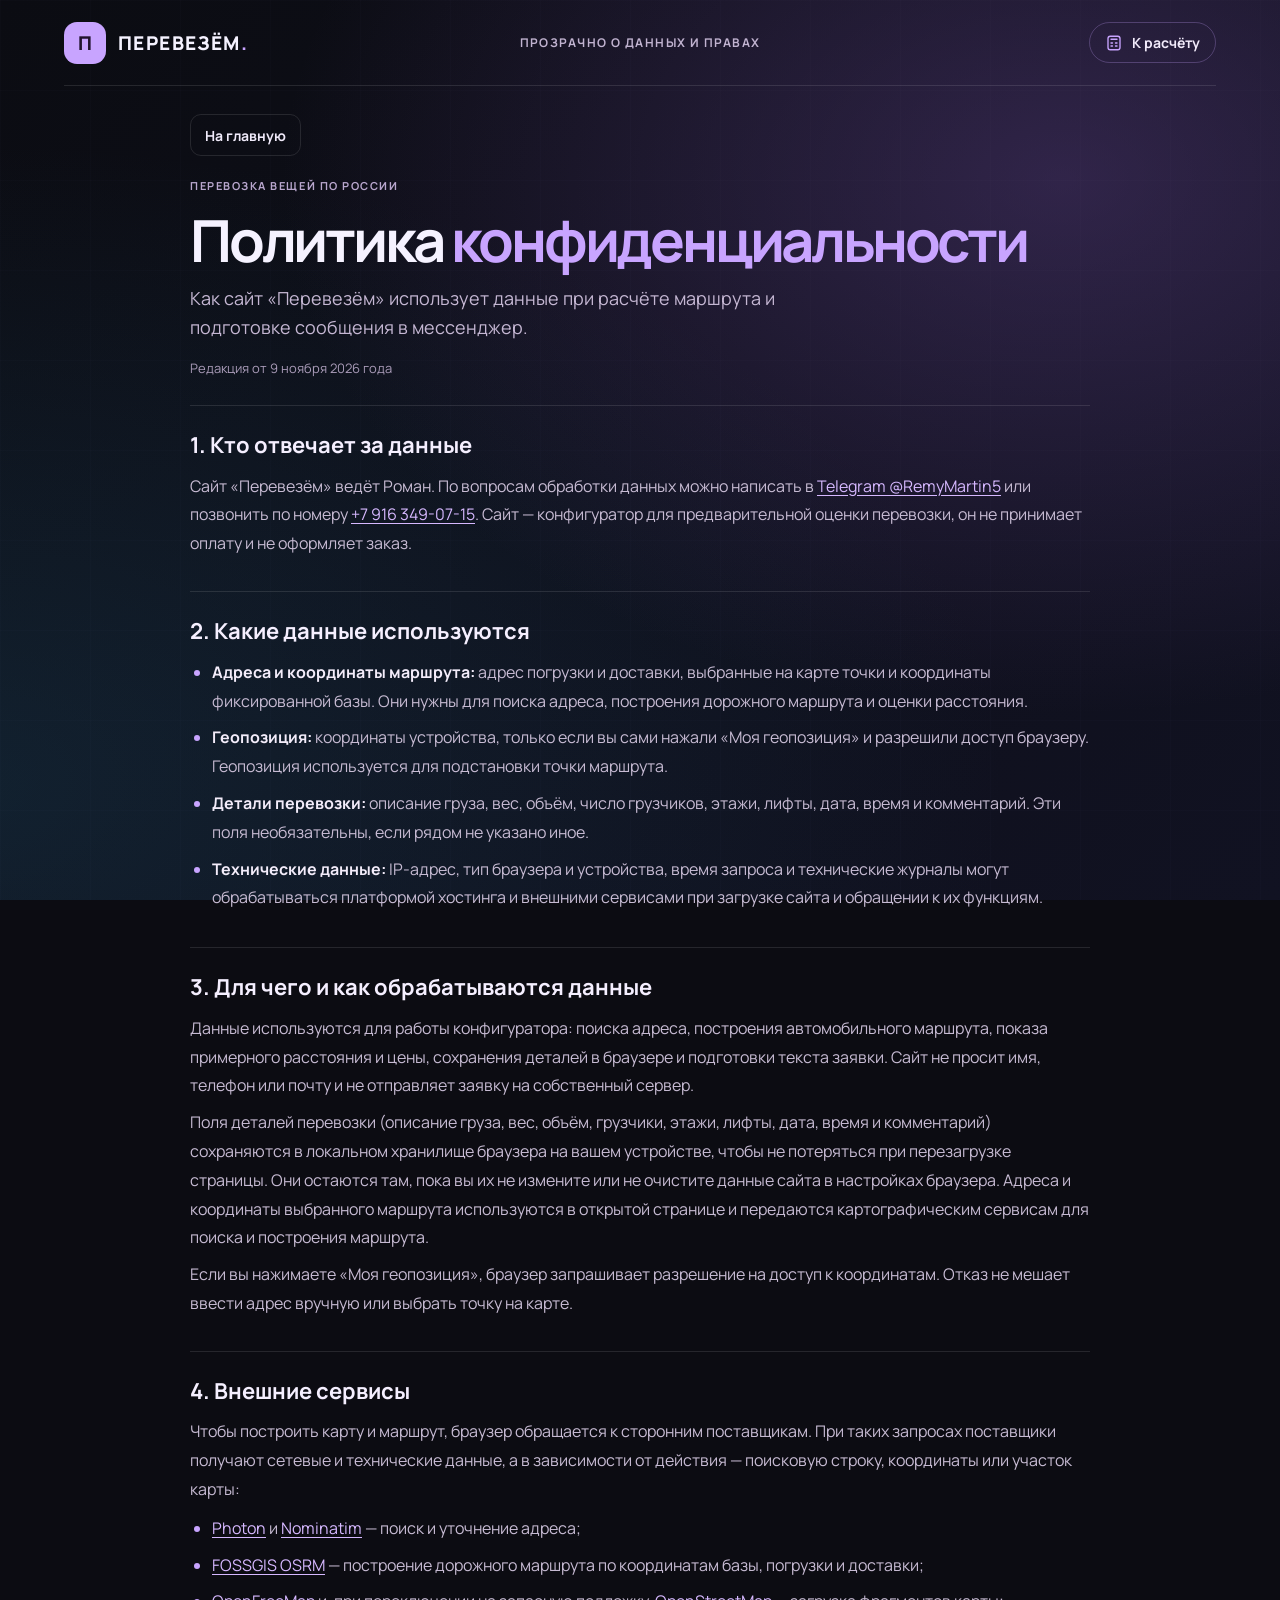
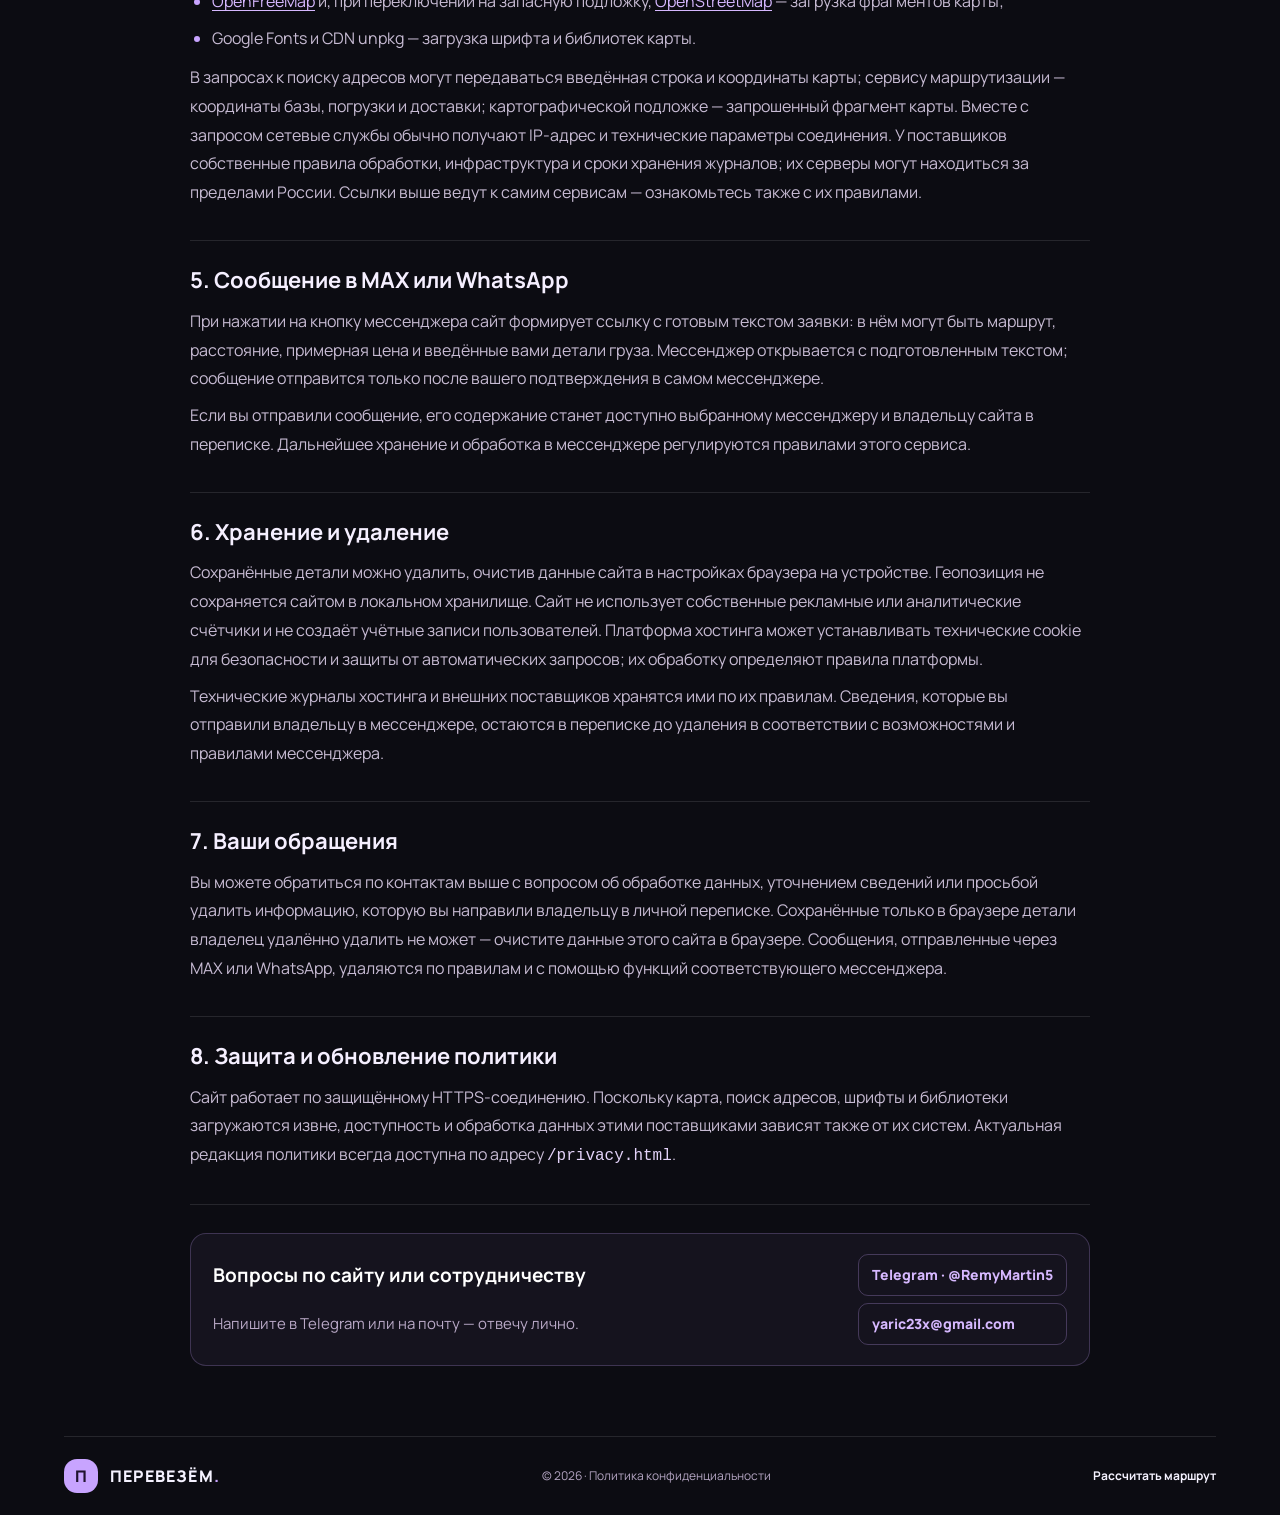
==== commit 675aae9e: "Polish development-site layout and mobile preview" ====
--- a/privacy.html
+++ b/privacy.html
@@ -13,10 +13,11 @@
   <div class="ambient-bg" aria-hidden="true"><div class="ambient-orb"></div><div class="ambient-grid"></div></div>
   <header class="topbar privacy-topbar">
     <a class="brand" href="./" aria-label="Перевезём — на главную"><span class="brand-mark">П</span><span>ПЕРЕВЕЗЁМ<span class="brand-dot">.</span></span></a>
-    <a class="privacy-home-link" href="./#calculator">Вернуться к расчёту <svg class="ui-icon" viewBox="0 0 24 24" aria-hidden="true"><path d="M7 17 17 7M8 7h9v9"/></svg></a>
+    <span class="privacy-nav-note">ПРОЗРАЧНО О ДАННЫХ И ПРАВАХ</span>
+    <a class="privacy-home-link" href="./#calculator"><svg class="ui-icon" viewBox="0 0 24 24" aria-hidden="true"><rect x="4" y="3" width="16" height="18" rx="3"/><path d="M8 7h8M8 12h2m4 0h2M8 16h2m4 0h2"/></svg>К расчёту</a>
   </header>
   <main class="privacy-main">
-    <a class="privacy-back" href="./"><svg class="ui-icon" viewBox="0 0 24 24" aria-hidden="true"><path d="M20 12H4m7 7-7-7 7-7"/></svg>На главную</a>
+    <a class="privacy-back" href="./">На главную</a>
     <header class="privacy-heading">
       <div class="eyebrow">ПЕРЕВОЗКА ВЕЩЕЙ ПО РОССИИ</div>
       <h1>Политика <span>конфиденциальности</span></h1>
@@ -73,8 +74,10 @@
         <p>Сайт работает по защищённому HTTPS-соединению. Поскольку карта, поиск адресов, шрифты и библиотеки загружаются извне, доступность и обработка данных этими поставщиками зависят также от их систем. Актуальная редакция политики всегда доступна по адресу <code>/privacy.html</code>.</p>
       </section>
     </article>
-    <div class="privacy-contact"><strong>Есть вопрос?</strong><span>Напишите Роману в Telegram</span><a href="https://t.me/RemyMartin5" target="_blank" rel="noopener noreferrer">@RemyMartin5 <svg class="ui-icon" viewBox="0 0 24 24" aria-hidden="true"><path d="M7 17 17 7M8 7h9v9"/></svg></a></div>
+    <div class="privacy-contact"><strong>Вопросы по сайту или сотрудничеству</strong><span>Напишите в Telegram или на почту — отвечу лично.</span><a href="https://t.me/RemyMartin5" target="_blank" rel="noopener noreferrer">Telegram · @RemyMartin5</a><a href="mailto:yaric23x@gmail.com">yaric23x@gmail.com</a></div>
   </main>
   <footer class="privacy-footer"><a class="brand footer-brand" href="./"><span class="brand-mark">П</span><span>ПЕРЕВЕЗЁМ<span class="brand-dot">.</span></span></a><span>© 2026 · Политика конфиденциальности</span><a href="./#calculator">Рассчитать маршрут</a></footer>
 </body>
 </html>
+
+
--- a/redesign.css
+++ b/redesign.css
@@ -284,3 +284,178 @@
 .privacy-footer{position:relative;width:min(1440px,90%);margin:auto;padding:20px 0;border-top:1px solid var(--line);display:flex;align-items:center;justify-content:space-between;gap:18px;color:#b5a6c3;font-size:12px}
 .privacy-footer .brand{color:var(--ink)}
 @media(max-width:760px){.privacy-main{width:90%;margin:18px auto 44px}.privacy-back{margin-bottom:24px}.privacy-heading{padding-bottom:22px}.privacy-heading h1{font-size:clamp(34px,9vw,46px)}.privacy-heading>p{font-size:16px}.privacy-content section{padding:21px 0}.privacy-content h2{font-size:19px}.privacy-content p,.privacy-content li{font-size:15px;line-height:1.75}.privacy-contact{grid-template-columns:1fr;gap:7px}.privacy-contact span,.privacy-contact a{grid-column:1;grid-row:auto}.privacy-contact a{margin-top:5px}.privacy-footer{width:90%;flex-wrap:wrap;gap:12px}.privacy-footer>span{width:100%;order:3}}
+
+/* UX polish: route workspace, clear service area and contact details */
+.phone{display:inline-flex;align-items:center;gap:9px;padding:9px 14px;border:1px solid #c8a4ff55;border-radius:999px;background:linear-gradient(120deg,#c8a4ff18,#ffffff06);color:#eee5f8;font-size:12px;font-weight:800;letter-spacing:.02em;line-height:1.2;white-space:nowrap;transition:background .2s,border-color .2s,transform .2s}
+.phone:hover{background:#c8a4ff28;border-color:#c8a4ff99;transform:translateY(-1px)}
+.phone-icon{background:#c8a4ff;color:#21152d;border-radius:50%;width:27px;height:27px;display:grid;place-items:center;flex:0 0 27px}
+.wizard-layout:has(.wizard-page[data-page="1"].active){align-items:start}
+.wizard-layout:has(.wizard-page[data-page="1"].active) .route-panel{align-self:start}
+.wizard-page[data-page="1"].active .map-frame{width:100%;height:clamp(460px,60vh,600px)}
+.wizard-page[data-page="1"].active .map-frame #map{width:100%;height:100%}
+.contact-option-icon-max{background:#1685f8;color:#fff;box-shadow:0 5px 16px #1685f833}
+.contact-option-icon-max svg{display:block;width:27px;height:27px;fill:currentColor}
+.contact-option-icon-max svg path+path{fill:none;stroke:#fff;stroke-width:2;stroke-linecap:round;stroke-linejoin:round}
+.contact-option-icon-wa{color:#25d366;background:#25d36618}
+.contact-option-icon-wa svg{fill:none;stroke:currentColor;stroke-width:1.8;stroke-linecap:round;stroke-linejoin:round}
+.vehicle-specs span{font-size:13px;line-height:1.5}
+.handoff-grid article h3{font-size:19px}
+.handoff-grid article p{font-size:14px;line-height:1.65}
+.footer-creator{display:flex;align-items:center;gap:5px 9px;flex-wrap:wrap;max-width:360px;line-height:1.45}
+.footer-creator>span{color:var(--muted)}
+.footer-creator>a{color:#d7b9f4;font-weight:700}
+.footer-creator>a:last-child{flex-basis:100%;font-size:11px;font-weight:500;color:var(--muted)}
+@media(max-width:1050px){.wizard-page[data-page="1"].active .map-frame{height:clamp(420px,55vh,540px)}}
+@media(max-width:760px){
+ .phone{padding:8px 10px;gap:7px;font-size:11px;letter-spacing:0}
+ .phone-icon{width:24px;height:24px;flex-basis:24px}
+ .wizard-page[data-page="1"].active .map-frame{height:min(74svh,500px);min-height:380px}
+ .vehicle-specs span{font-size:12px}
+ .handoff-grid article h3{font-size:17px}
+ .handoff-grid article p{font-size:14px;line-height:1.6}
+ .footer-creator{display:grid;grid-template-columns:auto minmax(0,1fr);gap:4px 9px;max-width:none}
+ .footer-creator>a:last-child{grid-column:1/-1;flex-basis:auto;font-size:12px}
+}
+@media(max-width:380px){.phone{padding:7px 8px;font-size:10px}.phone-icon{width:22px;height:22px;flex-basis:22px}}
+
+/* Refinement pass: balanced navigation, clearer type, and compact route summary. */
+body{font-size:16px;-webkit-font-smoothing:auto;-moz-osx-font-smoothing:auto;text-rendering:optimizeLegibility;font-optical-sizing:auto}
+.topbar{gap:clamp(16px,2.2vw,34px)}
+.brand{font-size:19px;gap:12px;white-space:nowrap}
+.brand-mark{width:42px;height:42px;font-size:19px;border-radius:13px}
+.nav{flex:0 1 auto;gap:5px}
+.nav a{font-size:15px;padding:11px 20px;white-space:nowrap}
+.phone{min-height:50px;padding:8px 15px;font-size:14px;gap:10px}
+.phone-icon{width:30px;height:30px;flex-basis:30px;color:#241632;background:var(--yellow)}
+.phone-icon svg{width:19px;height:19px}
+.menu-toggle{flex:0 0 auto}
+.section-heading{align-items:flex-start;margin-bottom:14px}
+.section-heading h2{font-size:clamp(34px,3.6vw,48px)}
+.wizard-progress{max-width:780px;margin:0 0 12px}
+.wizard-progress-step>b{font-size:14px}
+.quote-toolbar{margin:0 0 16px;min-height:28px}
+.quote-toolbar>p{font-size:14px;line-height:1.6;color:#c3b8d0;margin:0}
+.wizard-page-heading{margin-bottom:20px}
+.wizard-page-heading h3{font-size:27px;line-height:1.2;margin-bottom:8px}
+.wizard-page-heading p{font-size:15px;line-height:1.6}
+.route-inputs{grid-template-columns:minmax(0,1fr) minmax(0,1fr) auto;align-items:end;gap:12px}
+.route-inputs>.field:nth-of-type(1){grid-column:1;grid-row:1}
+.route-inputs>.field:nth-of-type(2){grid-column:2;grid-row:1}
+.field>span{font-size:12px;letter-spacing:.08em}
+.swap-button{grid-column:3;grid-row:1;align-self:end;display:inline-flex;align-items:center;justify-content:center;gap:7px;width:auto;height:48px;padding:0 12px;margin:0;transform:none;white-space:nowrap;font:700 12px/1.2 var(--sans)}
+.swap-button svg{width:17px;height:17px}
+.map-frame{height:clamp(470px,62vh,620px)}
+.map-footnote{display:flex;justify-content:space-between;align-items:center;gap:12px;font-size:12px;line-height:1.5;color:#b6a8c7}
+.map-footnote>#routeStatus{min-width:0}
+.map-data-credit{flex:0 0 auto;color:#b6a8c7}
+.map-footnote a{color:#e0c8ff;text-decoration:underline;text-underline-offset:2px}
+.estimate-route{display:grid;grid-template-columns:minmax(0,1fr) 24px minmax(0,1fr);align-items:center;gap:8px;margin:18px 0 15px}
+.estimate-route-point{min-width:0;display:grid;gap:6px}
+.estimate-route-point>div{font-size:16px;line-height:1.35;overflow-wrap:anywhere}
+.estimate-route-point>small{font-size:12px;line-height:1.35;color:#c5b5d1}
+.estimate-route-point>small b{font-size:13px;color:#fff;white-space:nowrap}
+.estimate-route>span{color:var(--yellow)}
+.estimate-route>span svg{width:19px;height:19px}
+.estimate-disclaimer{font-size:13px;line-height:1.6;color:#c2b5cd}
+.estimate-distance,.estimate-distance b{font-size:13px}
+.estimate-distance small{font-size:11px}
+.handoff-grid article>span{font-size:11px}
+.handoff-grid h3{font-size:20px;line-height:1.35}
+.handoff-grid p{font-size:15px;line-height:1.7;color:#c3b8d0}
+footer{font-size:14px;line-height:1.55;gap:clamp(14px,2vw,28px)}
+footer .brand{font-size:16px}
+footer .brand-mark{width:34px;height:34px;font-size:16px}
+footer>a{color:#eee7f7;transition:color .2s ease}
+footer>a:hover{color:#fff;text-decoration:underline;text-underline-offset:4px}
+footer .copyright{font-size:15px;color:#e5dced;white-space:nowrap}
+.footer-creator{max-width:230px}
+.footer-creator>span{color:#bfb3ca}
+.footer-creator>a{color:#f0e7fa}
+.contact-option-icon-max{display:grid;place-items:center;border-radius:12px;background:linear-gradient(145deg,#369bff,#0875ed);color:#fff;box-shadow:0 5px 16px #1685f833}
+.contact-option-icon-max>b{font:800 11px/1 var(--sans);letter-spacing:-.04em}
+.privacy-topbar{position:relative;display:grid;grid-template-columns:1fr auto 1fr;align-items:center}
+.privacy-topbar>.brand{justify-self:start}
+.privacy-nav-note{justify-self:center;color:#c1b3d0;font-size:12px;font-weight:700;letter-spacing:.12em;text-align:center}
+.privacy-home-link{justify-self:end;display:inline-flex;align-items:center;gap:9px;padding:10px 15px;border:1px solid #c8a4ff45;border-radius:999px;color:#f1eafa;font-size:14px;transition:background .2s ease,border-color .2s ease}
+.privacy-home-link:hover{background:#c8a4ff16;border-color:#c8a4ff90}
+.privacy-home-link svg{width:18px;height:18px;color:var(--yellow)}
+.privacy-back{display:inline-flex;align-items:center;min-height:42px;margin-bottom:22px;padding:0 14px;border:1px solid var(--line);border-radius:11px;color:#f0eafa;font-size:14px;font-weight:700}
+.privacy-back:hover{background:#ffffff0a}
+.privacy-contact{grid-template-columns:1fr auto;align-items:center;gap:7px 20px}
+.privacy-contact strong{grid-column:1;grid-row:1;font-size:19px;color:#fff}
+.privacy-contact span{grid-column:1;grid-row:2;font-size:15px;line-height:1.55}
+.privacy-contact>a{grid-column:2;grid-row:auto;display:inline-flex;align-items:center;min-height:42px;padding:0 13px;border:1px solid #c8a4ff45;border-radius:10px;text-decoration:none;font-size:14px;white-space:nowrap}
+.privacy-contact>a:hover{background:#c8a4ff14}
+.privacy-contact>a:last-child{grid-column:2;grid-row:2}
+.privacy-content p,.privacy-content li{font-size:16px;line-height:1.8}
+.privacy-content h2{font-size:22px}
+.privacy-heading>p{font-size:18px}
+
+@media(max-width:1000px){
+ .topbar{position:relative;width:92%;height:76px;gap:14px}
+ .topbar>.nav{position:absolute;top:calc(100% + 8px);left:0;right:0;z-index:30;padding:8px;display:none;flex-direction:column;gap:3px;border:1px solid var(--line);border-radius:16px;background:#171721f5;box-shadow:0 18px 40px #0008}
+ .topbar>.nav.open{display:flex;align-items:stretch}
+ .topbar>.nav a{display:flex;align-items:center;min-height:46px;padding:0 14px;border-radius:10px;font-size:15px}
+ .menu-toggle{display:grid;place-items:center;width:44px;height:44px;border:1px solid var(--line);border-radius:12px;background:#ffffff08;color:var(--ink)}
+ .phone{margin-left:auto}
+ .wizard-layout{grid-template-columns:minmax(0,1fr) 300px}
+}
+@media(max-width:760px){
+ .topbar{height:68px;width:92%;gap:9px}
+ .brand{font-size:14px;gap:8px}
+ .brand-mark{width:32px;height:32px;font-size:16px;border-radius:10px}
+ .phone{min-height:44px;padding:6px 10px;gap:7px;font-size:12px}
+ .phone-icon{width:24px;height:24px;flex-basis:24px}
+ .phone-icon svg{width:16px;height:16px}
+ .menu-toggle{width:40px;height:40px}
+ .calculator-section,.vehicle-section,.handoff-section{padding:34px 0}
+ .section-heading{margin-bottom:8px}
+ .section-heading h2{font-size:clamp(32px,8.5vw,40px);line-height:1.1}
+ .wizard-progress{margin:14px 0 10px}
+ .topbar>.nav.open{flex-direction:column}
+ .wizard-progress-step>b{font-size:12px}
+ .quote-toolbar{margin-bottom:12px}
+ .quote-toolbar>p{font-size:14px;line-height:1.5}
+ .wizard-page-heading{margin-bottom:16px}
+ .wizard-page-heading h3{font-size:23px}
+ .wizard-page-heading p{font-size:15px;line-height:1.55}
+ .route-inputs{grid-template-columns:minmax(0,1fr);gap:12px;padding:0}
+ .route-inputs>.field:nth-of-type(1),.route-inputs>.field:nth-of-type(2){grid-column:1;grid-row:auto}
+ .swap-button{grid-column:1;grid-row:auto;justify-self:start;min-height:44px;height:auto;padding:0 13px;border-radius:10px;font-size:13px}
+ .map-frame{height:clamp(320px,58svh,440px);min-height:320px}
+ .map-footnote{display:grid;justify-content:start;gap:3px;font-size:12px}
+ .estimate-route{grid-template-columns:minmax(0,1fr) 20px minmax(0,1fr);gap:5px;margin:15px 0}
+ .estimate-route-point>div{font-size:15px}
+ .estimate-route-point>small{font-size:11px}
+ .estimate-route-point>small b{font-size:12px}
+ .estimate-route>span{transform:none}
+ .estimate-disclaimer{font-size:13px;line-height:1.6}
+ .handoff-grid article>span{font-size:11px}
+ .handoff-grid h3{font-size:18px}
+ .handoff-grid p{font-size:15px;line-height:1.65}
+ footer{gap:10px;padding:20px 0 calc(24px + env(safe-area-inset-bottom));font-size:14px}
+ footer .brand{font-size:14px}
+ footer .copyright{font-size:15px}
+ .footer-creator{display:flex;max-width:none;gap:8px}
+ .privacy-topbar{grid-template-columns:1fr auto;width:92%;height:68px}
+ .privacy-nav-note{display:none}
+ .privacy-home-link{font-size:13px;padding:8px 11px}
+ .privacy-contact{grid-template-columns:minmax(0,1fr);gap:8px;padding:18px}
+ .privacy-contact strong,.privacy-contact span,.privacy-contact>a,.privacy-contact>a:last-child{grid-column:1;grid-row:auto;justify-self:start;white-space:normal}
+ .privacy-content p,.privacy-content li{font-size:15px;line-height:1.75}
+}
+@media(max-width:390px){
+ .brand{font-size:12px}
+ .brand-mark{width:30px;height:30px}
+ .topbar{gap:6px}
+ .phone{gap:5px;padding-inline:8px;font-size:11px}
+ .phone-icon{width:21px;height:21px;flex-basis:21px}
+ .menu-toggle{width:38px;height:38px}
+ .route-panel,.estimate-card{padding:14px}
+ .estimate-route-point>div{font-size:14px}
+ .estimate-route-point>small{font-size:10px}
+ .estimate-route-point>small b{font-size:11px}
+ .privacy-back{font-size:13px}
+}
+
+
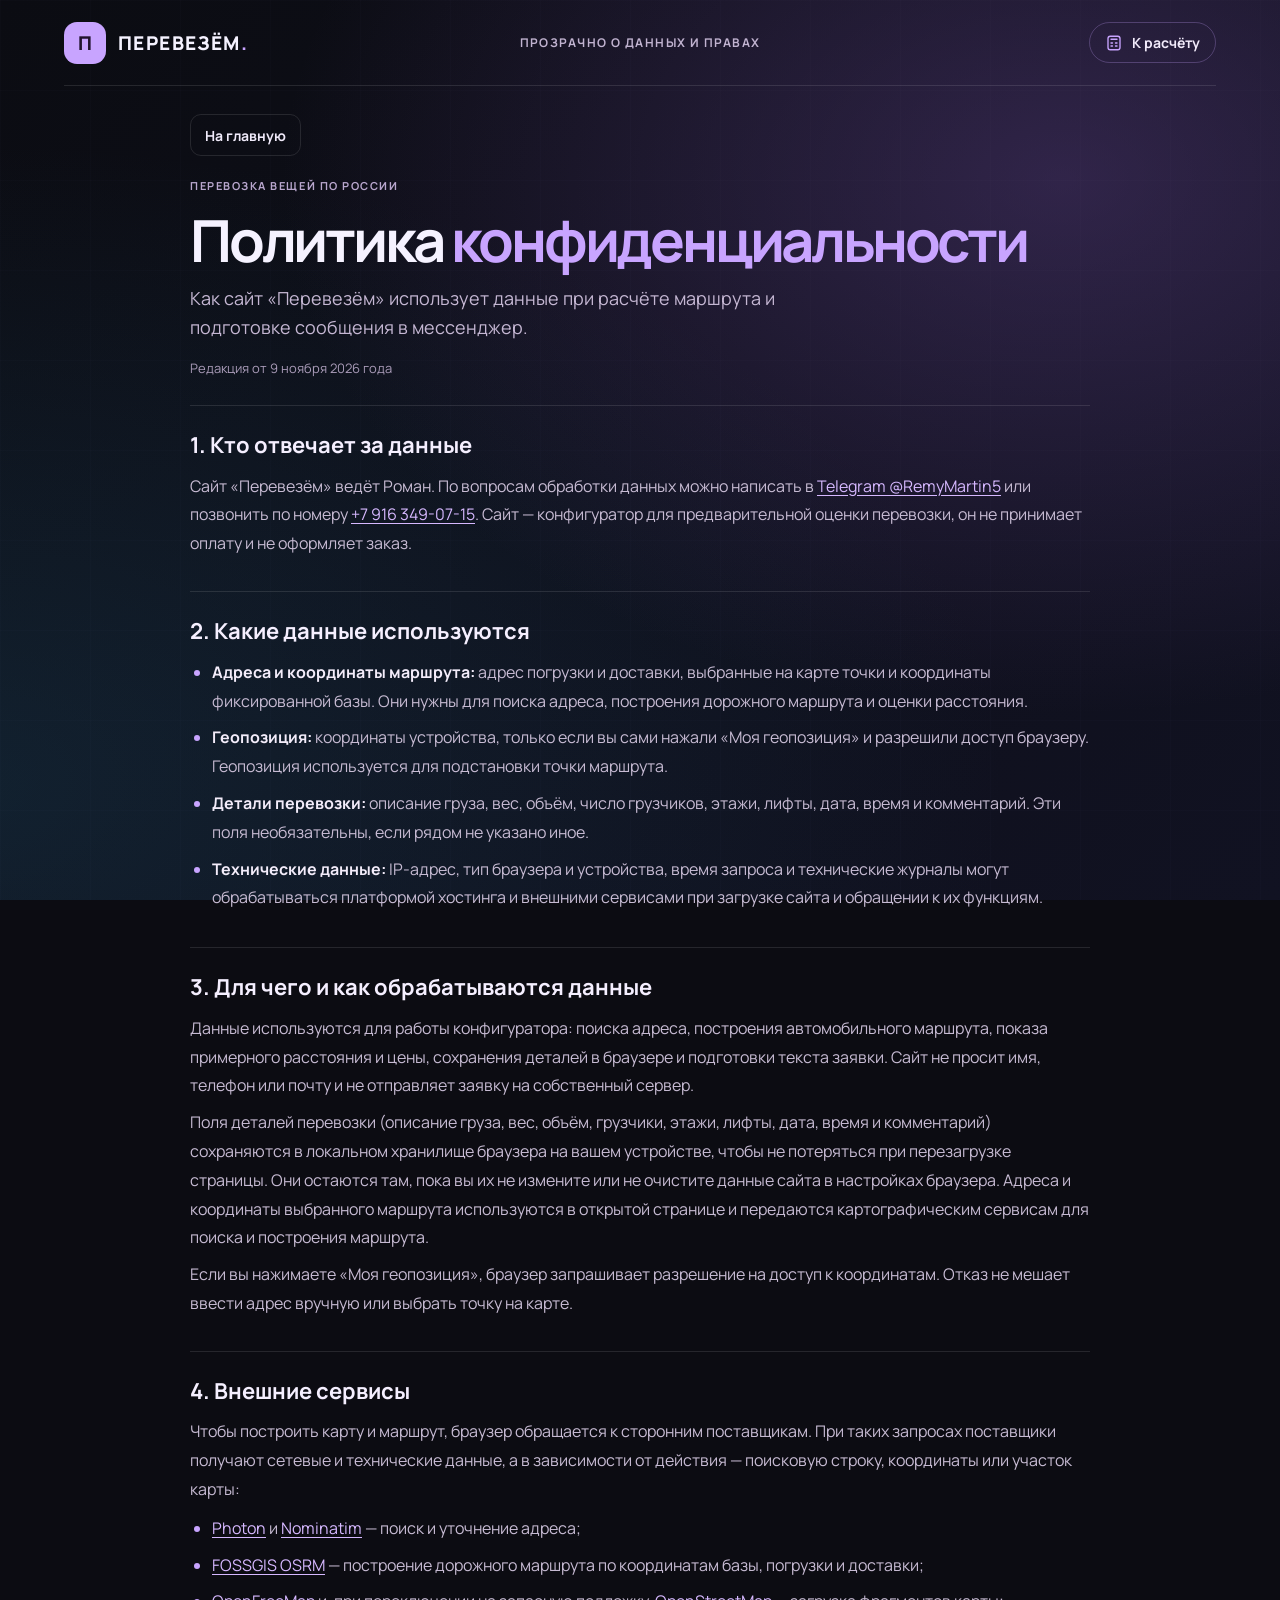
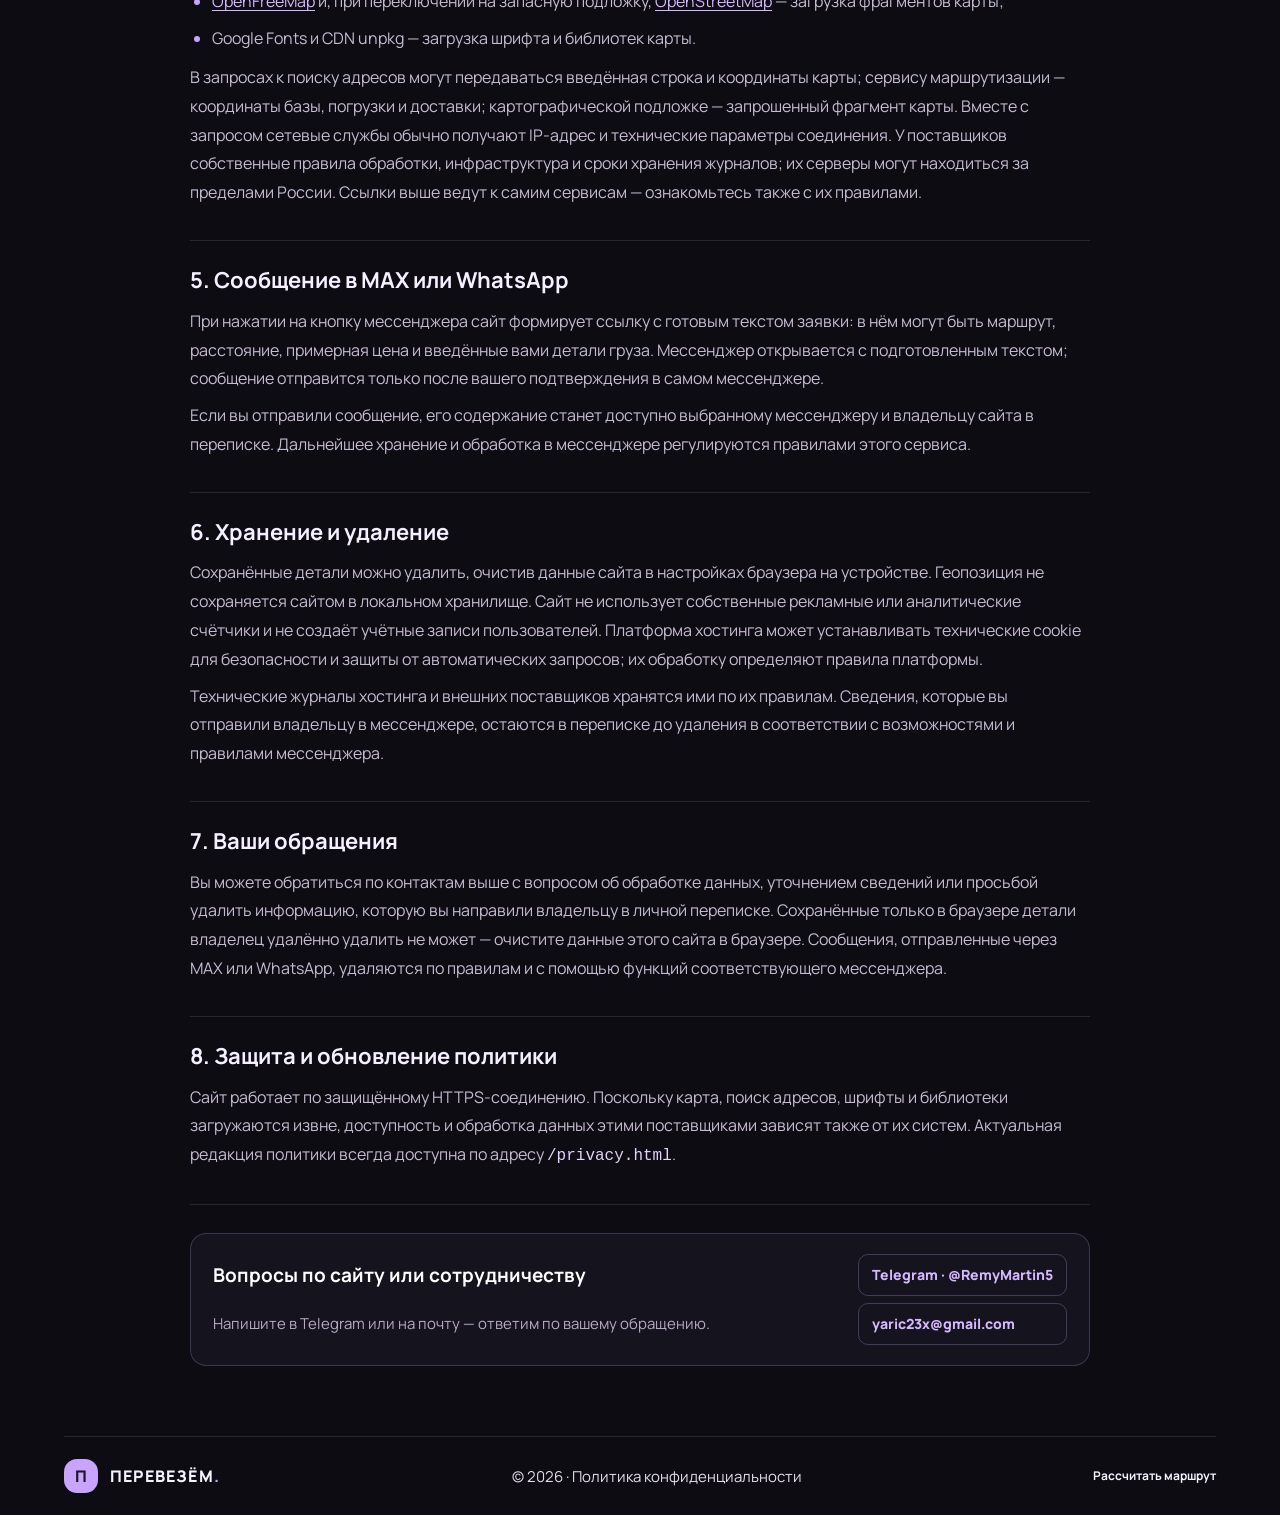
==== commit 8eec6cd3: "Fix mobile layout and clarify route stages" ====
--- a/privacy.html
+++ b/privacy.html
@@ -74,9 +74,9 @@
         <p>Сайт работает по защищённому HTTPS-соединению. Поскольку карта, поиск адресов, шрифты и библиотеки загружаются извне, доступность и обработка данных этими поставщиками зависят также от их систем. Актуальная редакция политики всегда доступна по адресу <code>/privacy.html</code>.</p>
       </section>
     </article>
-    <div class="privacy-contact"><strong>Вопросы по сайту или сотрудничеству</strong><span>Напишите в Telegram или на почту — отвечу лично.</span><a href="https://t.me/RemyMartin5" target="_blank" rel="noopener noreferrer">Telegram · @RemyMartin5</a><a href="mailto:yaric23x@gmail.com">yaric23x@gmail.com</a></div>
+    <div class="privacy-contact"><strong>Вопросы по сайту или сотрудничеству</strong><span>Напишите в Telegram или на почту — ответим по вашему обращению.</span><a href="https://t.me/RemyMartin5" target="_blank" rel="noopener noreferrer">Telegram · @RemyMartin5</a><a href="mailto:yaric23x@gmail.com">yaric23x@gmail.com</a></div>
   </main>
-  <footer class="privacy-footer"><a class="brand footer-brand" href="./"><span class="brand-mark">П</span><span>ПЕРЕВЕЗЁМ<span class="brand-dot">.</span></span></a><span>© 2026 · Политика конфиденциальности</span><a href="./#calculator">Рассчитать маршрут</a></footer>
+  <footer class="privacy-footer"><a class="brand footer-brand" href="./"><span class="brand-mark">П</span><span>ПЕРЕВЕЗЁМ<span class="brand-dot">.</span></span></a><span class="privacy-copyright">© 2026 · Политика конфиденциальности</span><a href="./#calculator">Рассчитать маршрут</a></footer>
 </body>
 </html>
 
--- a/redesign.css
+++ b/redesign.css
@@ -458,4 +458,170 @@
  .privacy-back{font-size:13px}
 }
 
+/* Final responsive pass: keep each content block readable at phone widths. */
+.calculator-section>.section-heading{justify-content:center;text-align:center;margin:0 0 24px}
+.calculator-section>.section-heading>div{width:100%}
+.calculator-section>.section-heading .eyebrow{justify-content:center}
+.calculator-section>.section-heading h2{margin-top:14px}
+.calculator-section>.wizard-progress{margin:0 auto 18px}
+.calculator-section>.quote-toolbar>p{max-width:760px;margin-inline:auto;text-align:center}
+.map-legend{gap:14px;padding:10px 12px;border:1px solid #10151d30;border-radius:12px;background:rgba(250,250,250,.94);color:#34414b;font-size:12px;font-weight:700;box-shadow:0 4px 14px #06101b24}
+.legend-route-line{display:inline-block;width:20px;height:0;border-top:4px solid;border-radius:9px}
+.approach-line{border-color:#43d6a2}
+.loaded-line{border-color:#9a68dc}
+.handoff-head .hero-cta{min-height:46px;padding:7px 14px;gap:10px;border:1px solid #c8a4ff55;border-radius:999px;background:linear-gradient(120deg,#c8a4ff18,#ffffff06);color:#eee5f8;font-size:14px;box-shadow:none}
+.handoff-head .hero-cta:hover{background:#c8a4ff28;border-color:#c8a4ff99;transform:translateY(-1px)}
+.handoff-head .hero-cta>span{display:grid;width:30px;height:30px;place-items:center;border-radius:50%;background:#c8a4ff;color:#241632}
+.footer-creator{display:inline-flex;align-items:center;gap:7px;color:#eee7f7!important;white-space:nowrap}
+.footer-creator>span{color:inherit!important;font-size:inherit}
+.footer-creator>strong{font-weight:700;color:inherit}
+.privacy-footer .privacy-copyright{font-size:15px;color:#e5dced}
+
+@media(max-width:760px){
+ html,body{width:100%;max-width:100%;overflow-x:hidden}
+ .topbar{width:92%;height:66px;display:flex;gap:8px;justify-content:space-between}
+ .topbar>.brand{flex:0 1 auto;min-width:0;gap:7px;font-size:13px;white-space:nowrap}
+ .topbar>.brand-mark{flex:0 0 31px;width:31px;height:31px}
+ .topbar>.phone{flex:0 0 auto;min-height:42px;margin:0 0 0 auto;padding:5px 9px;gap:6px;font-size:12px}
+ .topbar>.phone-icon{width:23px;height:23px;flex-basis:23px}
+ .topbar>.menu-toggle{flex:0 0 40px;width:40px;height:40px}
+ .topbar>.nav{top:calc(100% + 6px)}
+ .hero{width:92%;padding:34px 0 54px;display:grid;grid-template-columns:minmax(0,1fr);gap:0;overflow:visible}
+ .hero-copy{padding:0;min-width:0}
+ .hero .eyebrow{font-size:10px;line-height:1.6;letter-spacing:.1em;flex-wrap:wrap}
+ .hero h1{font-size:clamp(38px,10vw,54px);line-height:1.03;overflow-wrap:anywhere}
+ .hero-text{font-size:16px;line-height:1.65}
+ .hero .hero-cta{min-height:48px}
+ .hero .hero-proof{margin-top:20px}
+ .hero-art{height:clamp(220px,65vw,290px);margin:8px 0 0;overflow:hidden}
+ .van-illustration{width:100%;height:88%;left:0;top:4%;object-fit:contain}
+ .scene-city,.scene-trees{width:100%;height:100%;top:0}
+ .scene-road{bottom:36px}
+ .art-caption{right:2%;bottom:0;max-width:90%}
+ .hero-bottom{left:0;right:0;bottom:10px;justify-content:center;gap:8px;flex-wrap:wrap;font-size:8px}
+ .hero-bottom .bottom-dash{width:16px}
+ .calculator-section,.vehicle-section,.handoff-section{width:92%;padding:32px 0}
+ .calculator-section>.section-heading{margin-bottom:22px}
+ .calculator-section>.section-heading .eyebrow{font-size:9px;line-height:1.6;letter-spacing:.1em}
+ .calculator-section>.section-heading h2{font-size:clamp(29px,8.5vw,38px);line-height:1.12;margin:12px 0 0;overflow-wrap:anywhere}
+ .calculator-section>.wizard-progress{width:100%;display:grid;grid-template-columns:minmax(0,1fr) minmax(12px,.4fr) minmax(0,1fr) minmax(12px,.4fr) minmax(0,1fr);gap:5px;align-items:center;margin:0 auto 18px}
+ .wizard-progress-step{min-width:0;display:flex;align-items:center;justify-content:center;gap:6px}
+ .wizard-progress-step>span{width:34px;height:34px;flex:0 0 34px;font-size:12px}
+ .wizard-progress-step>b{font-size:11px;white-space:nowrap}
+ .wizard-progress>i{display:block;width:100%;min-width:8px}
+ .calculator-section>.quote-toolbar{display:block;margin:0 0 16px}
+ .calculator-section>.quote-toolbar>p{font-size:14px;line-height:1.55;text-align:center}
+ .quote-toolbar>div{display:flex;flex-direction:column;gap:7px;margin-top:10px}
+ .copy-button{width:100%;min-height:48px}
+ .wizard-layout,.wizard-layout:has(.wizard-page[data-page="1"].active),.wizard-layout:has(.wizard-page[data-page="3"].active){display:grid;grid-template-columns:minmax(0,1fr)!important;gap:14px;width:100%;min-width:0;align-items:start}
+ .route-panel,.estimate-card{width:100%;min-width:0;padding:16px;border-radius:16px}
+ .wizard-page-heading{margin-bottom:17px}
+ .wizard-page-heading>span{font-size:11px}
+ .wizard-page-heading h3{font-size:22px;line-height:1.2;margin:7px 0}
+ .wizard-page-heading p{font-size:15px;line-height:1.6}
+ .depot-card{min-width:0;margin-bottom:18px}
+ .depot-card strong{font-size:14px;line-height:1.45;overflow-wrap:anywhere}
+ .depot-card small{font-size:12px;line-height:1.5}
+ .route-inputs{height:auto;width:100%;min-width:0;display:grid;grid-template-columns:minmax(0,1fr);gap:10px;padding:0}
+ .route-inputs>.field:nth-of-type(1),.route-inputs>.field:nth-of-type(2){grid-column:1;grid-row:auto}
+ .field{display:grid;grid-template-columns:minmax(0,1fr);gap:5px;min-width:0}
+ .field>span{font-size:11px}
+ .input-wrap{width:100%;height:48px;margin:0;padding:0 10px}
+ .input-wrap input{min-width:0;font-size:16px}
+ .suggestions{left:0;right:0}
+ .swap-button{position:static;grid-column:1;grid-row:auto;justify-self:start;display:inline-flex;align-items:center;justify-content:center;min-height:42px;width:auto;height:auto;margin:0;padding:0 12px;transform:none;white-space:nowrap;font-size:12px}
+ .map-tools{display:grid;grid-template-columns:minmax(0,1fr);gap:8px;margin:14px 0 11px}
+ .map-hint{font-size:12px;line-height:1.5}
+ .locate-button{justify-self:start;min-height:38px;padding:0 10px;border:1px solid var(--line);border-radius:9px;font-size:12px}
+ .wizard-page[data-page="1"].active .map-frame,.map-frame{width:100%;height:clamp(300px,92vw,390px);min-height:300px;border-radius:12px}
+ .map-legend{left:8px;bottom:8px;gap:9px;padding:8px 9px;font-size:11px}
+ .legend-route-line{width:16px}
+ .map-footnote{display:grid;grid-template-columns:minmax(0,1fr);gap:4px;margin-top:8px;font-size:11px;line-height:1.5;overflow-wrap:anywhere}
+ .map-data-credit{white-space:normal}
+ .wizard-actions{display:grid;grid-template-columns:minmax(0,1fr);gap:9px;margin-top:14px}
+ .wizard-actions .wizard-button{width:100%;min-height:48px;font-size:14px}
+ .estimate-card{position:static;overflow:hidden}
+ .estimate-route{grid-template-columns:minmax(0,1fr) 20px minmax(0,1fr);gap:5px;margin:14px 0}
+ .estimate-route-point{min-width:0;gap:5px}
+ .estimate-route-point>div{font-size:14px;line-height:1.4;overflow-wrap:anywhere}
+ .estimate-route-point>small{font-size:11px;line-height:1.45;overflow-wrap:anywhere}
+ .estimate-route-point>small b{font-size:11px;white-space:normal}
+ .estimate-route>span{transform:none}
+ .estimate-distance,.estimate-distance b{font-size:13px}
+ .estimate-price{font-size:38px}
+ .estimate-disclaimer,.summary-note p{font-size:13px;line-height:1.6}
+ .summary-note{display:block}
+ .cargo-fields{display:grid;grid-template-columns:minmax(0,1fr);gap:13px;min-width:0}
+ .cargo-fields .detail-grid,.date-time-grid,.lift-type-grid{display:grid;grid-template-columns:minmax(0,1fr);gap:10px;min-width:0}
+ .cargo-fields .detail-field{min-width:0;font-size:14px;line-height:1.5}
+ .cargo-fields .detail-field input,.cargo-fields .detail-field select,.cargo-fields .detail-field textarea{width:100%;min-width:0;min-height:48px;font-size:16px}
+ .message-preview{width:100%;min-width:0;min-height:220px;font-size:14px;line-height:1.55;overflow-wrap:anywhere}
+ .route-legs{grid-template-columns:minmax(0,1fr) 18px minmax(0,1fr);gap:5px}
+ .route-leg{min-width:0;padding:9px 7px}
+ .route-leg b{font-size:15px}
+ .route-leg small{font-size:11px}
+ .vehicle-section{display:grid;grid-template-columns:minmax(0,1fr);gap:12px}
+ .vehicle-image{display:block;width:100%;height:clamp(190px,55vw,245px);min-width:0}
+ .vehicle-image img{width:100%;height:100%;object-fit:contain}
+ .vehicle-info{min-width:0}
+ .vehicle-info h2{font-size:clamp(27px,8vw,34px);line-height:1.15}
+ .vehicle-info p{font-size:15px;line-height:1.65}
+ .vehicle-specs{display:grid;grid-template-columns:repeat(2,minmax(0,1fr));gap:12px}
+ .vehicle-specs>div{min-width:0}
+ .vehicle-specs b{font-size:21px}
+ .vehicle-specs span{font-size:12px;line-height:1.45}
+ .handoff-section{display:grid;grid-template-columns:minmax(0,1fr);gap:18px}
+ .handoff-head{display:grid;grid-template-columns:minmax(0,1fr);justify-items:start;gap:12px}
+ .handoff-head .eyebrow{width:auto}
+ .handoff-head h2{font-size:32px;line-height:1.12;margin:0}
+ .handoff-head .hero-cta{min-height:44px;font-size:13px}
+ .handoff-grid{display:grid;grid-template-columns:minmax(0,1fr);gap:0;margin:0}
+ .handoff-grid article{display:grid;grid-template-columns:minmax(0,1fr);gap:0;padding:14px 0}
+ .handoff-grid article>span{grid-row:auto;font-size:11px}
+ .handoff-grid h3{font-size:18px;margin:8px 0 5px;line-height:1.35}
+ .handoff-grid p{font-size:15px;line-height:1.65}
+ body>footer:not(.privacy-footer){display:grid;grid-template-columns:minmax(0,1fr) minmax(0,1fr);align-items:center;gap:14px 10px;width:92%;padding:18px 0 calc(26px + env(safe-area-inset-bottom));font-size:13px;line-height:1.45}
+ body>footer:not(.privacy-footer)>.brand{grid-column:1/-1;justify-self:start;font-size:14px}
+ body>footer:not(.privacy-footer)>span:not(.copyright){grid-column:1/-1}
+ body>footer:not(.privacy-footer)>a:not(.brand),body>footer:not(.privacy-footer)>.footer-creator{justify-self:start;min-width:0;white-space:normal;overflow-wrap:anywhere}
+ body>footer:not(.privacy-footer)>.copyright{grid-column:1/-1;font-size:15px}
+ .footer-creator{display:inline-flex;flex-wrap:wrap;gap:5px 7px;font-size:13px}
+ .privacy-topbar{grid-template-columns:minmax(0,1fr) auto;width:92%;height:64px;gap:8px}
+ .privacy-topbar>.brand{min-width:0;font-size:12px;gap:6px}
+ .privacy-topbar>.brand-mark{width:30px;height:30px}
+ .privacy-home-link{max-width:48vw;min-height:40px;padding:7px 10px;font-size:12px;white-space:normal;line-height:1.25}
+ .privacy-main{width:90%;min-width:0;margin:18px auto 36px}
+ .privacy-heading h1{font-size:clamp(32px,9vw,42px);line-height:1.1;overflow-wrap:anywhere}
+ .privacy-heading>p{font-size:15px;line-height:1.6}
+ .privacy-content p,.privacy-content li{font-size:15px;line-height:1.7;overflow-wrap:anywhere}
+ .privacy-contact{display:grid;grid-template-columns:minmax(0,1fr);gap:9px;padding:15px}
+ .privacy-contact strong,.privacy-contact span,.privacy-contact>a,.privacy-contact>a:last-child{grid-column:1;grid-row:auto;justify-self:start;max-width:100%;white-space:normal;overflow-wrap:anywhere}
+ .privacy-footer{display:grid;grid-template-columns:minmax(0,1fr);gap:12px;width:90%;padding:16px 0 calc(24px + env(safe-area-inset-bottom));font-size:14px}
+ .privacy-footer .privacy-copyright{font-size:15px}
+}
+@media(max-width:390px){
+ .topbar>.brand{font-size:11px}
+ .topbar>.brand-mark{flex-basis:28px;width:28px;height:28px}
+ .topbar>.phone{padding-inline:7px;font-size:11px}
+ .topbar>.phone-icon{display:none}
+ .topbar>.menu-toggle{flex-basis:36px;width:36px;height:36px}
+ .hero .eyebrow{font-size:9px}
+ .calculator-section>.section-heading h2{font-size:clamp(28px,8.1vw,33px)}
+ .calculator-section>.wizard-progress{grid-template-columns:minmax(0,1fr) minmax(8px,.28fr) minmax(0,1fr) minmax(8px,.28fr) minmax(0,1fr);gap:3px}
+ .wizard-progress-step{gap:4px}
+ .wizard-progress-step>span{width:30px;height:30px;flex-basis:30px;font-size:11px}
+ .wizard-progress-step>b{font-size:10px}
+ .route-panel,.estimate-card{padding:13px}
+ .estimate-route{grid-template-columns:minmax(0,1fr) 16px minmax(0,1fr);gap:3px}
+ .estimate-route-point>div{font-size:13px}
+ .estimate-route-point>small{font-size:10px}
+ .estimate-route-point>small b{font-size:10px}
+ .map-legend{font-size:10px;gap:7px;padding:7px 8px}
+ .legend-route-line{width:14px}
+ body>footer:not(.privacy-footer){grid-template-columns:minmax(0,1fr);gap:12px}
+ body>footer:not(.privacy-footer)>a:not(.brand),body>footer:not(.privacy-footer)>.footer-creator{grid-column:1}
+ .privacy-topbar>.brand{font-size:11px}
+ .privacy-home-link{max-width:47vw;font-size:11px}
+}
+
 
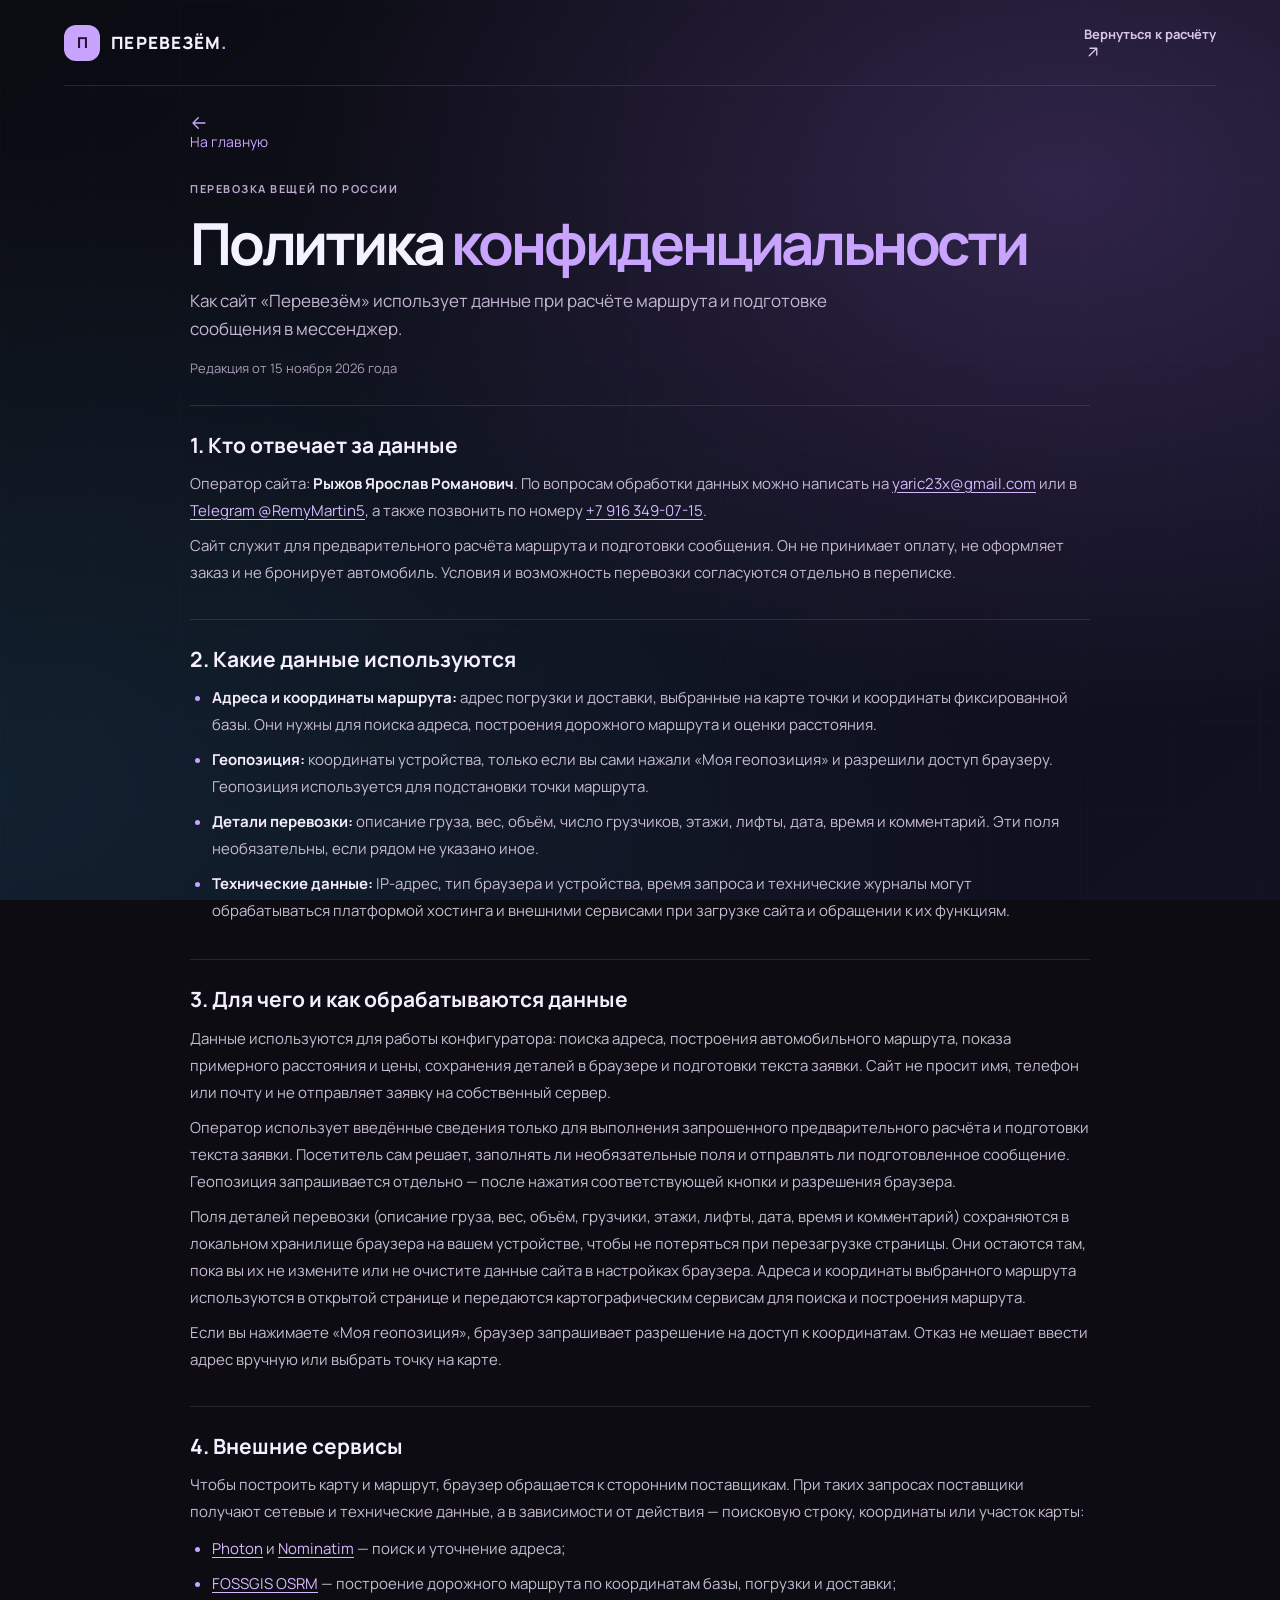
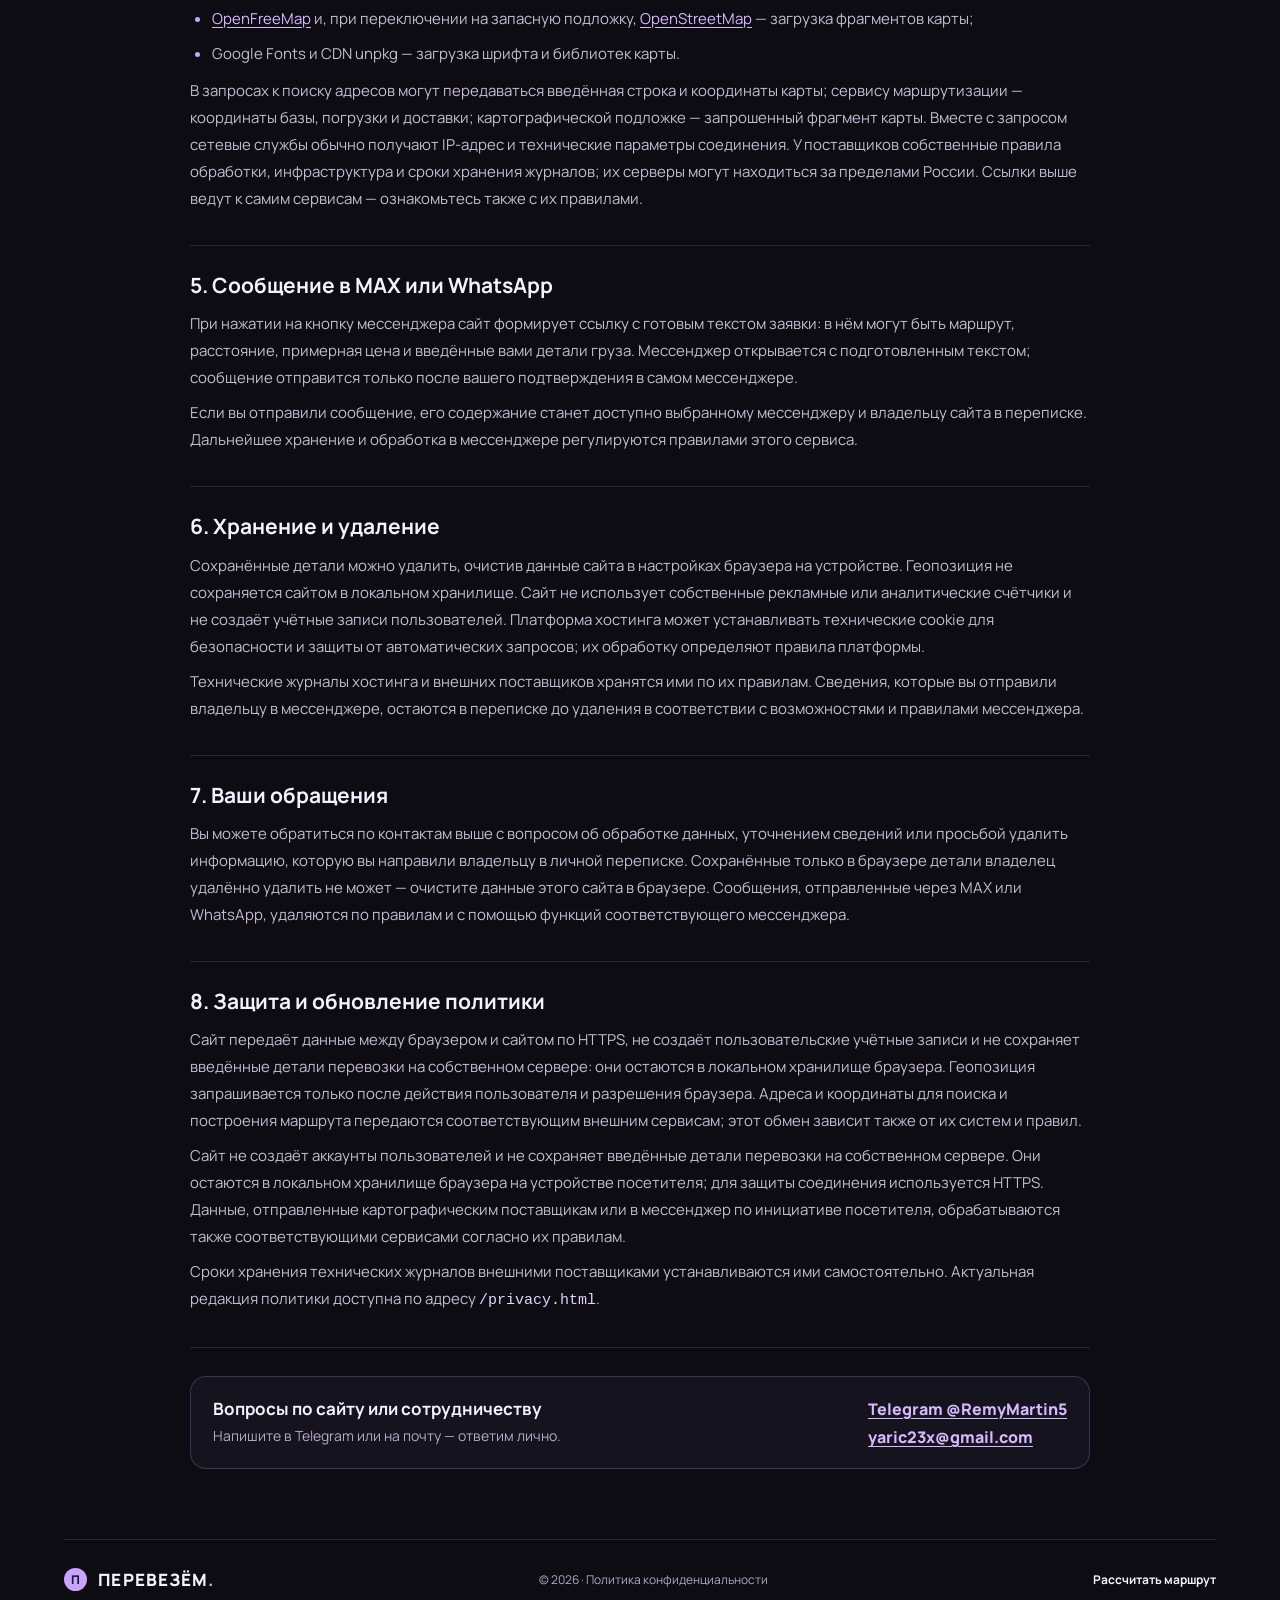
==== commit 597daff3: "Update privacy policy" ====
--- a/privacy.html
+++ b/privacy.html
@@ -13,21 +13,21 @@
   <div class="ambient-bg" aria-hidden="true"><div class="ambient-orb"></div><div class="ambient-grid"></div></div>
   <header class="topbar privacy-topbar">
     <a class="brand" href="./" aria-label="Перевезём — на главную"><span class="brand-mark">П</span><span>ПЕРЕВЕЗЁМ<span class="brand-dot">.</span></span></a>
-    <span class="privacy-nav-note">ПРОЗРАЧНО О ДАННЫХ И ПРАВАХ</span>
-    <a class="privacy-home-link" href="./#calculator"><svg class="ui-icon" viewBox="0 0 24 24" aria-hidden="true"><rect x="4" y="3" width="16" height="18" rx="3"/><path d="M8 7h8M8 12h2m4 0h2M8 16h2m4 0h2"/></svg>К расчёту</a>
+    <a class="privacy-home-link" href="./#calculator">Вернуться к расчёту <svg class="ui-icon" viewBox="0 0 24 24" aria-hidden="true"><path d="M7 17 17 7M8 7h9v9"/></svg></a>
   </header>
   <main class="privacy-main">
-    <a class="privacy-back" href="./">На главную</a>
+    <a class="privacy-back" href="./"><svg class="ui-icon" viewBox="0 0 24 24" aria-hidden="true"><path d="M20 12H4m7 7-7-7 7-7"/></svg>На главную</a>
     <header class="privacy-heading">
       <div class="eyebrow">ПЕРЕВОЗКА ВЕЩЕЙ ПО РОССИИ</div>
       <h1>Политика <span>конфиденциальности</span></h1>
       <p>Как сайт «Перевезём» использует данные при расчёте маршрута и подготовке сообщения в мессенджер.</p>
-      <div class="privacy-updated">Редакция от 9 ноября 2026 года</div>
+      <div class="privacy-updated">Редакция от 15 ноября 2026 года</div>
     </header>
     <article class="privacy-content">
       <section>
         <h2>1. Кто отвечает за данные</h2>
-        <p>Сайт «Перевезём» ведёт Роман. По вопросам обработки данных можно написать в <a href="https://t.me/RemyMartin5" target="_blank" rel="noopener noreferrer">Telegram @RemyMartin5</a> или позвонить по номеру <a href="tel:+79163490715">+7 916 349-07-15</a>. Сайт — конфигуратор для предварительной оценки перевозки, он не принимает оплату и не оформляет заказ.</p>
+        <p>Оператор сайта: <strong>Рыжов Ярослав Романович</strong>. По вопросам обработки данных можно написать на <a href="mailto:yaric23x@gmail.com">yaric23x@gmail.com</a> или в <a href="https://t.me/RemyMartin5" target="_blank" rel="noopener noreferrer">Telegram @RemyMartin5</a>, а также позвонить по номеру <a href="tel:+79163490715">+7 916 349-07-15</a>.</p>
+        <p>Сайт служит для предварительного расчёта маршрута и подготовки сообщения. Он не принимает оплату, не оформляет заказ и не бронирует автомобиль. Условия и возможность перевозки согласуются отдельно в переписке.</p>
       </section>
       <section>
         <h2>2. Какие данные используются</h2>
@@ -41,6 +41,7 @@
       <section>
         <h2>3. Для чего и как обрабатываются данные</h2>
         <p>Данные используются для работы конфигуратора: поиска адреса, построения автомобильного маршрута, показа примерного расстояния и цены, сохранения деталей в браузере и подготовки текста заявки. Сайт не просит имя, телефон или почту и не отправляет заявку на собственный сервер.</p>
+        <p>Оператор использует введённые сведения только для выполнения запрошенного предварительного расчёта и подготовки текста заявки. Посетитель сам решает, заполнять ли необязательные поля и отправлять ли подготовленное сообщение. Геопозиция запрашивается отдельно — после нажатия соответствующей кнопки и разрешения браузера.</p>
         <p>Поля деталей перевозки (описание груза, вес, объём, грузчики, этажи, лифты, дата, время и комментарий) сохраняются в локальном хранилище браузера на вашем устройстве, чтобы не потеряться при перезагрузке страницы. Они остаются там, пока вы их не измените или не очистите данные сайта в настройках браузера. Адреса и координаты выбранного маршрута используются в открытой странице и передаются картографическим сервисам для поиска и построения маршрута.</p>
         <p>Если вы нажимаете «Моя геопозиция», браузер запрашивает разрешение на доступ к координатам. Отказ не мешает ввести адрес вручную или выбрать точку на карте.</p>
       </section>
@@ -71,13 +72,14 @@
       </section>
       <section>
         <h2>8. Защита и обновление политики</h2>
-        <p>Сайт работает по защищённому HTTPS-соединению. Поскольку карта, поиск адресов, шрифты и библиотеки загружаются извне, доступность и обработка данных этими поставщиками зависят также от их систем. Актуальная редакция политики всегда доступна по адресу <code>/privacy.html</code>.</p>
+        <p>Сайт передаёт данные между браузером и сайтом по HTTPS, не создаёт пользовательские учётные записи и не сохраняет введённые детали перевозки на собственном сервере: они остаются в локальном хранилище браузера. Геопозиция запрашивается только после действия пользователя и разрешения браузера. Адреса и координаты для поиска и построения маршрута передаются соответствующим внешним сервисам; этот обмен зависит также от их систем и правил.</p>
+        <p>Сайт не создаёт аккаунты пользователей и не сохраняет введённые детали перевозки на собственном сервере. Они остаются в локальном хранилище браузера на устройстве посетителя; для защиты соединения используется HTTPS. Данные, отправленные картографическим поставщикам или в мессенджер по инициативе посетителя, обрабатываются также соответствующими сервисами согласно их правилам.</p>
+        <p>Сроки хранения технических журналов внешними поставщиками устанавливаются ими самостоятельно. Актуальная редакция политики доступна по адресу <code>/privacy.html</code>.</p>
       </section>
     </article>
-    <div class="privacy-contact"><strong>Вопросы по сайту или сотрудничеству</strong><span>Напишите в Telegram или на почту — ответим по вашему обращению.</span><a href="https://t.me/RemyMartin5" target="_blank" rel="noopener noreferrer">Telegram · @RemyMartin5</a><a href="mailto:yaric23x@gmail.com">yaric23x@gmail.com</a></div>
+    <div class="privacy-contact"><strong>Вопросы по сайту или сотрудничеству</strong><span>Напишите в Telegram или на почту — ответим лично.</span><a href="https://t.me/RemyMartin5" target="_blank" rel="noopener noreferrer">Telegram @RemyMartin5</a><a href="mailto:yaric23x@gmail.com">yaric23x@gmail.com</a></div>
   </main>
-  <footer class="privacy-footer"><a class="brand footer-brand" href="./"><span class="brand-mark">П</span><span>ПЕРЕВЕЗЁМ<span class="brand-dot">.</span></span></a><span class="privacy-copyright">© 2026 · Политика конфиденциальности</span><a href="./#calculator">Рассчитать маршрут</a></footer>
+  <footer class="privacy-footer"><a class="brand footer-brand" href="./"><span class="brand-mark">П</span><span>ПЕРЕВЕЗЁМ<span class="brand-dot">.</span></span></a><span>© 2026 · Политика конфиденциальности</span><a href="./#calculator">Рассчитать маршрут</a></footer>
 </body>
 </html>
-
 
--- a/redesign.css
+++ b/redesign.css
@@ -280,348 +280,8 @@
 .privacy-content a,.privacy-contact a{color:#d6b8ff;text-decoration:underline;text-underline-offset:3px}
 .privacy-content code{color:#e4d3fa}
 .privacy-contact{display:grid;grid-template-columns:1fr auto;gap:6px 18px;margin-top:28px;padding:20px 22px;border:1px solid #c8a4ff3b;border-radius:16px;background:#c8a4ff0d}
-.privacy-contact strong{font-size:17px}.privacy-contact span{grid-column:1;color:#b9a9c7;font-size:14px}.privacy-contact a{grid-column:2;grid-row:1/3;align-self:center;font-weight:800}
+.privacy-contact strong{font-size:17px}.privacy-contact span{grid-column:1;color:#b9a9c7;font-size:14px}.privacy-contact a{grid-column:2;align-self:center;font-weight:800}.privacy-contact a:nth-of-type(1){grid-row:1}.privacy-contact a:nth-of-type(2){grid-row:2}
 .privacy-footer{position:relative;width:min(1440px,90%);margin:auto;padding:20px 0;border-top:1px solid var(--line);display:flex;align-items:center;justify-content:space-between;gap:18px;color:#b5a6c3;font-size:12px}
 .privacy-footer .brand{color:var(--ink)}
 @media(max-width:760px){.privacy-main{width:90%;margin:18px auto 44px}.privacy-back{margin-bottom:24px}.privacy-heading{padding-bottom:22px}.privacy-heading h1{font-size:clamp(34px,9vw,46px)}.privacy-heading>p{font-size:16px}.privacy-content section{padding:21px 0}.privacy-content h2{font-size:19px}.privacy-content p,.privacy-content li{font-size:15px;line-height:1.75}.privacy-contact{grid-template-columns:1fr;gap:7px}.privacy-contact span,.privacy-contact a{grid-column:1;grid-row:auto}.privacy-contact a{margin-top:5px}.privacy-footer{width:90%;flex-wrap:wrap;gap:12px}.privacy-footer>span{width:100%;order:3}}
-
-/* UX polish: route workspace, clear service area and contact details */
-.phone{display:inline-flex;align-items:center;gap:9px;padding:9px 14px;border:1px solid #c8a4ff55;border-radius:999px;background:linear-gradient(120deg,#c8a4ff18,#ffffff06);color:#eee5f8;font-size:12px;font-weight:800;letter-spacing:.02em;line-height:1.2;white-space:nowrap;transition:background .2s,border-color .2s,transform .2s}
-.phone:hover{background:#c8a4ff28;border-color:#c8a4ff99;transform:translateY(-1px)}
-.phone-icon{background:#c8a4ff;color:#21152d;border-radius:50%;width:27px;height:27px;display:grid;place-items:center;flex:0 0 27px}
-.wizard-layout:has(.wizard-page[data-page="1"].active){align-items:start}
-.wizard-layout:has(.wizard-page[data-page="1"].active) .route-panel{align-self:start}
-.wizard-page[data-page="1"].active .map-frame{width:100%;height:clamp(460px,60vh,600px)}
-.wizard-page[data-page="1"].active .map-frame #map{width:100%;height:100%}
-.contact-option-icon-max{background:#1685f8;color:#fff;box-shadow:0 5px 16px #1685f833}
-.contact-option-icon-max svg{display:block;width:27px;height:27px;fill:currentColor}
-.contact-option-icon-max svg path+path{fill:none;stroke:#fff;stroke-width:2;stroke-linecap:round;stroke-linejoin:round}
-.contact-option-icon-wa{color:#25d366;background:#25d36618}
-.contact-option-icon-wa svg{fill:none;stroke:currentColor;stroke-width:1.8;stroke-linecap:round;stroke-linejoin:round}
-.vehicle-specs span{font-size:13px;line-height:1.5}
-.handoff-grid article h3{font-size:19px}
-.handoff-grid article p{font-size:14px;line-height:1.65}
-.footer-creator{display:flex;align-items:center;gap:5px 9px;flex-wrap:wrap;max-width:360px;line-height:1.45}
-.footer-creator>span{color:var(--muted)}
-.footer-creator>a{color:#d7b9f4;font-weight:700}
-.footer-creator>a:last-child{flex-basis:100%;font-size:11px;font-weight:500;color:var(--muted)}
-@media(max-width:1050px){.wizard-page[data-page="1"].active .map-frame{height:clamp(420px,55vh,540px)}}
-@media(max-width:760px){
- .phone{padding:8px 10px;gap:7px;font-size:11px;letter-spacing:0}
- .phone-icon{width:24px;height:24px;flex-basis:24px}
- .wizard-page[data-page="1"].active .map-frame{height:min(74svh,500px);min-height:380px}
- .vehicle-specs span{font-size:12px}
- .handoff-grid article h3{font-size:17px}
- .handoff-grid article p{font-size:14px;line-height:1.6}
- .footer-creator{display:grid;grid-template-columns:auto minmax(0,1fr);gap:4px 9px;max-width:none}
- .footer-creator>a:last-child{grid-column:1/-1;flex-basis:auto;font-size:12px}
-}
-@media(max-width:380px){.phone{padding:7px 8px;font-size:10px}.phone-icon{width:22px;height:22px;flex-basis:22px}}
-
-/* Refinement pass: balanced navigation, clearer type, and compact route summary. */
-body{font-size:16px;-webkit-font-smoothing:auto;-moz-osx-font-smoothing:auto;text-rendering:optimizeLegibility;font-optical-sizing:auto}
-.topbar{gap:clamp(16px,2.2vw,34px)}
-.brand{font-size:19px;gap:12px;white-space:nowrap}
-.brand-mark{width:42px;height:42px;font-size:19px;border-radius:13px}
-.nav{flex:0 1 auto;gap:5px}
-.nav a{font-size:15px;padding:11px 20px;white-space:nowrap}
-.phone{min-height:50px;padding:8px 15px;font-size:14px;gap:10px}
-.phone-icon{width:30px;height:30px;flex-basis:30px;color:#241632;background:var(--yellow)}
-.phone-icon svg{width:19px;height:19px}
-.menu-toggle{flex:0 0 auto}
-.section-heading{align-items:flex-start;margin-bottom:14px}
-.section-heading h2{font-size:clamp(34px,3.6vw,48px)}
-.wizard-progress{max-width:780px;margin:0 0 12px}
-.wizard-progress-step>b{font-size:14px}
-.quote-toolbar{margin:0 0 16px;min-height:28px}
-.quote-toolbar>p{font-size:14px;line-height:1.6;color:#c3b8d0;margin:0}
-.wizard-page-heading{margin-bottom:20px}
-.wizard-page-heading h3{font-size:27px;line-height:1.2;margin-bottom:8px}
-.wizard-page-heading p{font-size:15px;line-height:1.6}
-.route-inputs{grid-template-columns:minmax(0,1fr) minmax(0,1fr) auto;align-items:end;gap:12px}
-.route-inputs>.field:nth-of-type(1){grid-column:1;grid-row:1}
-.route-inputs>.field:nth-of-type(2){grid-column:2;grid-row:1}
-.field>span{font-size:12px;letter-spacing:.08em}
-.swap-button{grid-column:3;grid-row:1;align-self:end;display:inline-flex;align-items:center;justify-content:center;gap:7px;width:auto;height:48px;padding:0 12px;margin:0;transform:none;white-space:nowrap;font:700 12px/1.2 var(--sans)}
-.swap-button svg{width:17px;height:17px}
-.map-frame{height:clamp(470px,62vh,620px)}
-.map-footnote{display:flex;justify-content:space-between;align-items:center;gap:12px;font-size:12px;line-height:1.5;color:#b6a8c7}
-.map-footnote>#routeStatus{min-width:0}
-.map-data-credit{flex:0 0 auto;color:#b6a8c7}
-.map-footnote a{color:#e0c8ff;text-decoration:underline;text-underline-offset:2px}
-.estimate-route{display:grid;grid-template-columns:minmax(0,1fr) 24px minmax(0,1fr);align-items:center;gap:8px;margin:18px 0 15px}
-.estimate-route-point{min-width:0;display:grid;gap:6px}
-.estimate-route-point>div{font-size:16px;line-height:1.35;overflow-wrap:anywhere}
-.estimate-route-point>small{font-size:12px;line-height:1.35;color:#c5b5d1}
-.estimate-route-point>small b{font-size:13px;color:#fff;white-space:nowrap}
-.estimate-route>span{color:var(--yellow)}
-.estimate-route>span svg{width:19px;height:19px}
-.estimate-disclaimer{font-size:13px;line-height:1.6;color:#c2b5cd}
-.estimate-distance,.estimate-distance b{font-size:13px}
-.estimate-distance small{font-size:11px}
-.handoff-grid article>span{font-size:11px}
-.handoff-grid h3{font-size:20px;line-height:1.35}
-.handoff-grid p{font-size:15px;line-height:1.7;color:#c3b8d0}
-footer{font-size:14px;line-height:1.55;gap:clamp(14px,2vw,28px)}
-footer .brand{font-size:16px}
-footer .brand-mark{width:34px;height:34px;font-size:16px}
-footer>a{color:#eee7f7;transition:color .2s ease}
-footer>a:hover{color:#fff;text-decoration:underline;text-underline-offset:4px}
-footer .copyright{font-size:15px;color:#e5dced;white-space:nowrap}
-.footer-creator{max-width:230px}
-.footer-creator>span{color:#bfb3ca}
-.footer-creator>a{color:#f0e7fa}
-.contact-option-icon-max{display:grid;place-items:center;border-radius:12px;background:linear-gradient(145deg,#369bff,#0875ed);color:#fff;box-shadow:0 5px 16px #1685f833}
-.contact-option-icon-max>b{font:800 11px/1 var(--sans);letter-spacing:-.04em}
-.privacy-topbar{position:relative;display:grid;grid-template-columns:1fr auto 1fr;align-items:center}
-.privacy-topbar>.brand{justify-self:start}
-.privacy-nav-note{justify-self:center;color:#c1b3d0;font-size:12px;font-weight:700;letter-spacing:.12em;text-align:center}
-.privacy-home-link{justify-self:end;display:inline-flex;align-items:center;gap:9px;padding:10px 15px;border:1px solid #c8a4ff45;border-radius:999px;color:#f1eafa;font-size:14px;transition:background .2s ease,border-color .2s ease}
-.privacy-home-link:hover{background:#c8a4ff16;border-color:#c8a4ff90}
-.privacy-home-link svg{width:18px;height:18px;color:var(--yellow)}
-.privacy-back{display:inline-flex;align-items:center;min-height:42px;margin-bottom:22px;padding:0 14px;border:1px solid var(--line);border-radius:11px;color:#f0eafa;font-size:14px;font-weight:700}
-.privacy-back:hover{background:#ffffff0a}
-.privacy-contact{grid-template-columns:1fr auto;align-items:center;gap:7px 20px}
-.privacy-contact strong{grid-column:1;grid-row:1;font-size:19px;color:#fff}
-.privacy-contact span{grid-column:1;grid-row:2;font-size:15px;line-height:1.55}
-.privacy-contact>a{grid-column:2;grid-row:auto;display:inline-flex;align-items:center;min-height:42px;padding:0 13px;border:1px solid #c8a4ff45;border-radius:10px;text-decoration:none;font-size:14px;white-space:nowrap}
-.privacy-contact>a:hover{background:#c8a4ff14}
-.privacy-contact>a:last-child{grid-column:2;grid-row:2}
-.privacy-content p,.privacy-content li{font-size:16px;line-height:1.8}
-.privacy-content h2{font-size:22px}
-.privacy-heading>p{font-size:18px}
-
-@media(max-width:1000px){
- .topbar{position:relative;width:92%;height:76px;gap:14px}
- .topbar>.nav{position:absolute;top:calc(100% + 8px);left:0;right:0;z-index:30;padding:8px;display:none;flex-direction:column;gap:3px;border:1px solid var(--line);border-radius:16px;background:#171721f5;box-shadow:0 18px 40px #0008}
- .topbar>.nav.open{display:flex;align-items:stretch}
- .topbar>.nav a{display:flex;align-items:center;min-height:46px;padding:0 14px;border-radius:10px;font-size:15px}
- .menu-toggle{display:grid;place-items:center;width:44px;height:44px;border:1px solid var(--line);border-radius:12px;background:#ffffff08;color:var(--ink)}
- .phone{margin-left:auto}
- .wizard-layout{grid-template-columns:minmax(0,1fr) 300px}
-}
-@media(max-width:760px){
- .topbar{height:68px;width:92%;gap:9px}
- .brand{font-size:14px;gap:8px}
- .brand-mark{width:32px;height:32px;font-size:16px;border-radius:10px}
- .phone{min-height:44px;padding:6px 10px;gap:7px;font-size:12px}
- .phone-icon{width:24px;height:24px;flex-basis:24px}
- .phone-icon svg{width:16px;height:16px}
- .menu-toggle{width:40px;height:40px}
- .calculator-section,.vehicle-section,.handoff-section{padding:34px 0}
- .section-heading{margin-bottom:8px}
- .section-heading h2{font-size:clamp(32px,8.5vw,40px);line-height:1.1}
- .wizard-progress{margin:14px 0 10px}
- .topbar>.nav.open{flex-direction:column}
- .wizard-progress-step>b{font-size:12px}
- .quote-toolbar{margin-bottom:12px}
- .quote-toolbar>p{font-size:14px;line-height:1.5}
- .wizard-page-heading{margin-bottom:16px}
- .wizard-page-heading h3{font-size:23px}
- .wizard-page-heading p{font-size:15px;line-height:1.55}
- .route-inputs{grid-template-columns:minmax(0,1fr);gap:12px;padding:0}
- .route-inputs>.field:nth-of-type(1),.route-inputs>.field:nth-of-type(2){grid-column:1;grid-row:auto}
- .swap-button{grid-column:1;grid-row:auto;justify-self:start;min-height:44px;height:auto;padding:0 13px;border-radius:10px;font-size:13px}
- .map-frame{height:clamp(320px,58svh,440px);min-height:320px}
- .map-footnote{display:grid;justify-content:start;gap:3px;font-size:12px}
- .estimate-route{grid-template-columns:minmax(0,1fr) 20px minmax(0,1fr);gap:5px;margin:15px 0}
- .estimate-route-point>div{font-size:15px}
- .estimate-route-point>small{font-size:11px}
- .estimate-route-point>small b{font-size:12px}
- .estimate-route>span{transform:none}
- .estimate-disclaimer{font-size:13px;line-height:1.6}
- .handoff-grid article>span{font-size:11px}
- .handoff-grid h3{font-size:18px}
- .handoff-grid p{font-size:15px;line-height:1.65}
- footer{gap:10px;padding:20px 0 calc(24px + env(safe-area-inset-bottom));font-size:14px}
- footer .brand{font-size:14px}
- footer .copyright{font-size:15px}
- .footer-creator{display:flex;max-width:none;gap:8px}
- .privacy-topbar{grid-template-columns:1fr auto;width:92%;height:68px}
- .privacy-nav-note{display:none}
- .privacy-home-link{font-size:13px;padding:8px 11px}
- .privacy-contact{grid-template-columns:minmax(0,1fr);gap:8px;padding:18px}
- .privacy-contact strong,.privacy-contact span,.privacy-contact>a,.privacy-contact>a:last-child{grid-column:1;grid-row:auto;justify-self:start;white-space:normal}
- .privacy-content p,.privacy-content li{font-size:15px;line-height:1.75}
-}
-@media(max-width:390px){
- .brand{font-size:12px}
- .brand-mark{width:30px;height:30px}
- .topbar{gap:6px}
- .phone{gap:5px;padding-inline:8px;font-size:11px}
- .phone-icon{width:21px;height:21px;flex-basis:21px}
- .menu-toggle{width:38px;height:38px}
- .route-panel,.estimate-card{padding:14px}
- .estimate-route-point>div{font-size:14px}
- .estimate-route-point>small{font-size:10px}
- .estimate-route-point>small b{font-size:11px}
- .privacy-back{font-size:13px}
-}
-
-/* Final responsive pass: keep each content block readable at phone widths. */
-.calculator-section>.section-heading{justify-content:center;text-align:center;margin:0 0 24px}
-.calculator-section>.section-heading>div{width:100%}
-.calculator-section>.section-heading .eyebrow{justify-content:center}
-.calculator-section>.section-heading h2{margin-top:14px}
-.calculator-section>.wizard-progress{margin:0 auto 18px}
-.calculator-section>.quote-toolbar>p{max-width:760px;margin-inline:auto;text-align:center}
-.map-legend{gap:14px;padding:10px 12px;border:1px solid #10151d30;border-radius:12px;background:rgba(250,250,250,.94);color:#34414b;font-size:12px;font-weight:700;box-shadow:0 4px 14px #06101b24}
-.legend-route-line{display:inline-block;width:20px;height:0;border-top:4px solid;border-radius:9px}
-.approach-line{border-color:#43d6a2}
-.loaded-line{border-color:#9a68dc}
-.handoff-head .hero-cta{min-height:46px;padding:7px 14px;gap:10px;border:1px solid #c8a4ff55;border-radius:999px;background:linear-gradient(120deg,#c8a4ff18,#ffffff06);color:#eee5f8;font-size:14px;box-shadow:none}
-.handoff-head .hero-cta:hover{background:#c8a4ff28;border-color:#c8a4ff99;transform:translateY(-1px)}
-.handoff-head .hero-cta>span{display:grid;width:30px;height:30px;place-items:center;border-radius:50%;background:#c8a4ff;color:#241632}
-.footer-creator{display:inline-flex;align-items:center;gap:7px;color:#eee7f7!important;white-space:nowrap}
-.footer-creator>span{color:inherit!important;font-size:inherit}
-.footer-creator>strong{font-weight:700;color:inherit}
-.privacy-footer .privacy-copyright{font-size:15px;color:#e5dced}
-
-@media(max-width:760px){
- html,body{width:100%;max-width:100%;overflow-x:hidden}
- .topbar{width:92%;height:66px;display:flex;gap:8px;justify-content:space-between}
- .topbar>.brand{flex:0 1 auto;min-width:0;gap:7px;font-size:13px;white-space:nowrap}
- .topbar>.brand-mark{flex:0 0 31px;width:31px;height:31px}
- .topbar>.phone{flex:0 0 auto;min-height:42px;margin:0 0 0 auto;padding:5px 9px;gap:6px;font-size:12px}
- .topbar>.phone-icon{width:23px;height:23px;flex-basis:23px}
- .topbar>.menu-toggle{flex:0 0 40px;width:40px;height:40px}
- .topbar>.nav{top:calc(100% + 6px)}
- .hero{width:92%;padding:34px 0 54px;display:grid;grid-template-columns:minmax(0,1fr);gap:0;overflow:visible}
- .hero-copy{padding:0;min-width:0}
- .hero .eyebrow{font-size:10px;line-height:1.6;letter-spacing:.1em;flex-wrap:wrap}
- .hero h1{font-size:clamp(38px,10vw,54px);line-height:1.03;overflow-wrap:anywhere}
- .hero-text{font-size:16px;line-height:1.65}
- .hero .hero-cta{min-height:48px}
- .hero .hero-proof{margin-top:20px}
- .hero-art{height:clamp(220px,65vw,290px);margin:8px 0 0;overflow:hidden}
- .van-illustration{width:100%;height:88%;left:0;top:4%;object-fit:contain}
- .scene-city,.scene-trees{width:100%;height:100%;top:0}
- .scene-road{bottom:36px}
- .art-caption{right:2%;bottom:0;max-width:90%}
- .hero-bottom{left:0;right:0;bottom:10px;justify-content:center;gap:8px;flex-wrap:wrap;font-size:8px}
- .hero-bottom .bottom-dash{width:16px}
- .calculator-section,.vehicle-section,.handoff-section{width:92%;padding:32px 0}
- .calculator-section>.section-heading{margin-bottom:22px}
- .calculator-section>.section-heading .eyebrow{font-size:9px;line-height:1.6;letter-spacing:.1em}
- .calculator-section>.section-heading h2{font-size:clamp(29px,8.5vw,38px);line-height:1.12;margin:12px 0 0;overflow-wrap:anywhere}
- .calculator-section>.wizard-progress{width:100%;display:grid;grid-template-columns:minmax(0,1fr) minmax(12px,.4fr) minmax(0,1fr) minmax(12px,.4fr) minmax(0,1fr);gap:5px;align-items:center;margin:0 auto 18px}
- .wizard-progress-step{min-width:0;display:flex;align-items:center;justify-content:center;gap:6px}
- .wizard-progress-step>span{width:34px;height:34px;flex:0 0 34px;font-size:12px}
- .wizard-progress-step>b{font-size:11px;white-space:nowrap}
- .wizard-progress>i{display:block;width:100%;min-width:8px}
- .calculator-section>.quote-toolbar{display:block;margin:0 0 16px}
- .calculator-section>.quote-toolbar>p{font-size:14px;line-height:1.55;text-align:center}
- .quote-toolbar>div{display:flex;flex-direction:column;gap:7px;margin-top:10px}
- .copy-button{width:100%;min-height:48px}
- .wizard-layout,.wizard-layout:has(.wizard-page[data-page="1"].active),.wizard-layout:has(.wizard-page[data-page="3"].active){display:grid;grid-template-columns:minmax(0,1fr)!important;gap:14px;width:100%;min-width:0;align-items:start}
- .route-panel,.estimate-card{width:100%;min-width:0;padding:16px;border-radius:16px}
- .wizard-page-heading{margin-bottom:17px}
- .wizard-page-heading>span{font-size:11px}
- .wizard-page-heading h3{font-size:22px;line-height:1.2;margin:7px 0}
- .wizard-page-heading p{font-size:15px;line-height:1.6}
- .depot-card{min-width:0;margin-bottom:18px}
- .depot-card strong{font-size:14px;line-height:1.45;overflow-wrap:anywhere}
- .depot-card small{font-size:12px;line-height:1.5}
- .route-inputs{height:auto;width:100%;min-width:0;display:grid;grid-template-columns:minmax(0,1fr);gap:10px;padding:0}
- .route-inputs>.field:nth-of-type(1),.route-inputs>.field:nth-of-type(2){grid-column:1;grid-row:auto}
- .field{display:grid;grid-template-columns:minmax(0,1fr);gap:5px;min-width:0}
- .field>span{font-size:11px}
- .input-wrap{width:100%;height:48px;margin:0;padding:0 10px}
- .input-wrap input{min-width:0;font-size:16px}
- .suggestions{left:0;right:0}
- .swap-button{position:static;grid-column:1;grid-row:auto;justify-self:start;display:inline-flex;align-items:center;justify-content:center;min-height:42px;width:auto;height:auto;margin:0;padding:0 12px;transform:none;white-space:nowrap;font-size:12px}
- .map-tools{display:grid;grid-template-columns:minmax(0,1fr);gap:8px;margin:14px 0 11px}
- .map-hint{font-size:12px;line-height:1.5}
- .locate-button{justify-self:start;min-height:38px;padding:0 10px;border:1px solid var(--line);border-radius:9px;font-size:12px}
- .wizard-page[data-page="1"].active .map-frame,.map-frame{width:100%;height:clamp(300px,92vw,390px);min-height:300px;border-radius:12px}
- .map-legend{left:8px;bottom:8px;gap:9px;padding:8px 9px;font-size:11px}
- .legend-route-line{width:16px}
- .map-footnote{display:grid;grid-template-columns:minmax(0,1fr);gap:4px;margin-top:8px;font-size:11px;line-height:1.5;overflow-wrap:anywhere}
- .map-data-credit{white-space:normal}
- .wizard-actions{display:grid;grid-template-columns:minmax(0,1fr);gap:9px;margin-top:14px}
- .wizard-actions .wizard-button{width:100%;min-height:48px;font-size:14px}
- .estimate-card{position:static;overflow:hidden}
- .estimate-route{grid-template-columns:minmax(0,1fr) 20px minmax(0,1fr);gap:5px;margin:14px 0}
- .estimate-route-point{min-width:0;gap:5px}
- .estimate-route-point>div{font-size:14px;line-height:1.4;overflow-wrap:anywhere}
- .estimate-route-point>small{font-size:11px;line-height:1.45;overflow-wrap:anywhere}
- .estimate-route-point>small b{font-size:11px;white-space:normal}
- .estimate-route>span{transform:none}
- .estimate-distance,.estimate-distance b{font-size:13px}
- .estimate-price{font-size:38px}
- .estimate-disclaimer,.summary-note p{font-size:13px;line-height:1.6}
- .summary-note{display:block}
- .cargo-fields{display:grid;grid-template-columns:minmax(0,1fr);gap:13px;min-width:0}
- .cargo-fields .detail-grid,.date-time-grid,.lift-type-grid{display:grid;grid-template-columns:minmax(0,1fr);gap:10px;min-width:0}
- .cargo-fields .detail-field{min-width:0;font-size:14px;line-height:1.5}
- .cargo-fields .detail-field input,.cargo-fields .detail-field select,.cargo-fields .detail-field textarea{width:100%;min-width:0;min-height:48px;font-size:16px}
- .message-preview{width:100%;min-width:0;min-height:220px;font-size:14px;line-height:1.55;overflow-wrap:anywhere}
- .route-legs{grid-template-columns:minmax(0,1fr) 18px minmax(0,1fr);gap:5px}
- .route-leg{min-width:0;padding:9px 7px}
- .route-leg b{font-size:15px}
- .route-leg small{font-size:11px}
- .vehicle-section{display:grid;grid-template-columns:minmax(0,1fr);gap:12px}
- .vehicle-image{display:block;width:100%;height:clamp(190px,55vw,245px);min-width:0}
- .vehicle-image img{width:100%;height:100%;object-fit:contain}
- .vehicle-info{min-width:0}
- .vehicle-info h2{font-size:clamp(27px,8vw,34px);line-height:1.15}
- .vehicle-info p{font-size:15px;line-height:1.65}
- .vehicle-specs{display:grid;grid-template-columns:repeat(2,minmax(0,1fr));gap:12px}
- .vehicle-specs>div{min-width:0}
- .vehicle-specs b{font-size:21px}
- .vehicle-specs span{font-size:12px;line-height:1.45}
- .handoff-section{display:grid;grid-template-columns:minmax(0,1fr);gap:18px}
- .handoff-head{display:grid;grid-template-columns:minmax(0,1fr);justify-items:start;gap:12px}
- .handoff-head .eyebrow{width:auto}
- .handoff-head h2{font-size:32px;line-height:1.12;margin:0}
- .handoff-head .hero-cta{min-height:44px;font-size:13px}
- .handoff-grid{display:grid;grid-template-columns:minmax(0,1fr);gap:0;margin:0}
- .handoff-grid article{display:grid;grid-template-columns:minmax(0,1fr);gap:0;padding:14px 0}
- .handoff-grid article>span{grid-row:auto;font-size:11px}
- .handoff-grid h3{font-size:18px;margin:8px 0 5px;line-height:1.35}
- .handoff-grid p{font-size:15px;line-height:1.65}
- body>footer:not(.privacy-footer){display:grid;grid-template-columns:minmax(0,1fr) minmax(0,1fr);align-items:center;gap:14px 10px;width:92%;padding:18px 0 calc(26px + env(safe-area-inset-bottom));font-size:13px;line-height:1.45}
- body>footer:not(.privacy-footer)>.brand{grid-column:1/-1;justify-self:start;font-size:14px}
- body>footer:not(.privacy-footer)>span:not(.copyright){grid-column:1/-1}
- body>footer:not(.privacy-footer)>a:not(.brand),body>footer:not(.privacy-footer)>.footer-creator{justify-self:start;min-width:0;white-space:normal;overflow-wrap:anywhere}
- body>footer:not(.privacy-footer)>.copyright{grid-column:1/-1;font-size:15px}
- .footer-creator{display:inline-flex;flex-wrap:wrap;gap:5px 7px;font-size:13px}
- .privacy-topbar{grid-template-columns:minmax(0,1fr) auto;width:92%;height:64px;gap:8px}
- .privacy-topbar>.brand{min-width:0;font-size:12px;gap:6px}
- .privacy-topbar>.brand-mark{width:30px;height:30px}
- .privacy-home-link{max-width:48vw;min-height:40px;padding:7px 10px;font-size:12px;white-space:normal;line-height:1.25}
- .privacy-main{width:90%;min-width:0;margin:18px auto 36px}
- .privacy-heading h1{font-size:clamp(32px,9vw,42px);line-height:1.1;overflow-wrap:anywhere}
- .privacy-heading>p{font-size:15px;line-height:1.6}
- .privacy-content p,.privacy-content li{font-size:15px;line-height:1.7;overflow-wrap:anywhere}
- .privacy-contact{display:grid;grid-template-columns:minmax(0,1fr);gap:9px;padding:15px}
- .privacy-contact strong,.privacy-contact span,.privacy-contact>a,.privacy-contact>a:last-child{grid-column:1;grid-row:auto;justify-self:start;max-width:100%;white-space:normal;overflow-wrap:anywhere}
- .privacy-footer{display:grid;grid-template-columns:minmax(0,1fr);gap:12px;width:90%;padding:16px 0 calc(24px + env(safe-area-inset-bottom));font-size:14px}
- .privacy-footer .privacy-copyright{font-size:15px}
-}
-@media(max-width:390px){
- .topbar>.brand{font-size:11px}
- .topbar>.brand-mark{flex-basis:28px;width:28px;height:28px}
- .topbar>.phone{padding-inline:7px;font-size:11px}
- .topbar>.phone-icon{display:none}
- .topbar>.menu-toggle{flex-basis:36px;width:36px;height:36px}
- .hero .eyebrow{font-size:9px}
- .calculator-section>.section-heading h2{font-size:clamp(28px,8.1vw,33px)}
- .calculator-section>.wizard-progress{grid-template-columns:minmax(0,1fr) minmax(8px,.28fr) minmax(0,1fr) minmax(8px,.28fr) minmax(0,1fr);gap:3px}
- .wizard-progress-step{gap:4px}
- .wizard-progress-step>span{width:30px;height:30px;flex-basis:30px;font-size:11px}
- .wizard-progress-step>b{font-size:10px}
- .route-panel,.estimate-card{padding:13px}
- .estimate-route{grid-template-columns:minmax(0,1fr) 16px minmax(0,1fr);gap:3px}
- .estimate-route-point>div{font-size:13px}
- .estimate-route-point>small{font-size:10px}
- .estimate-route-point>small b{font-size:10px}
- .map-legend{font-size:10px;gap:7px;padding:7px 8px}
- .legend-route-line{width:14px}
- body>footer:not(.privacy-footer){grid-template-columns:minmax(0,1fr);gap:12px}
- body>footer:not(.privacy-footer)>a:not(.brand),body>footer:not(.privacy-footer)>.footer-creator{grid-column:1}
- .privacy-topbar>.brand{font-size:11px}
- .privacy-home-link{max-width:47vw;font-size:11px}
-}
-
 
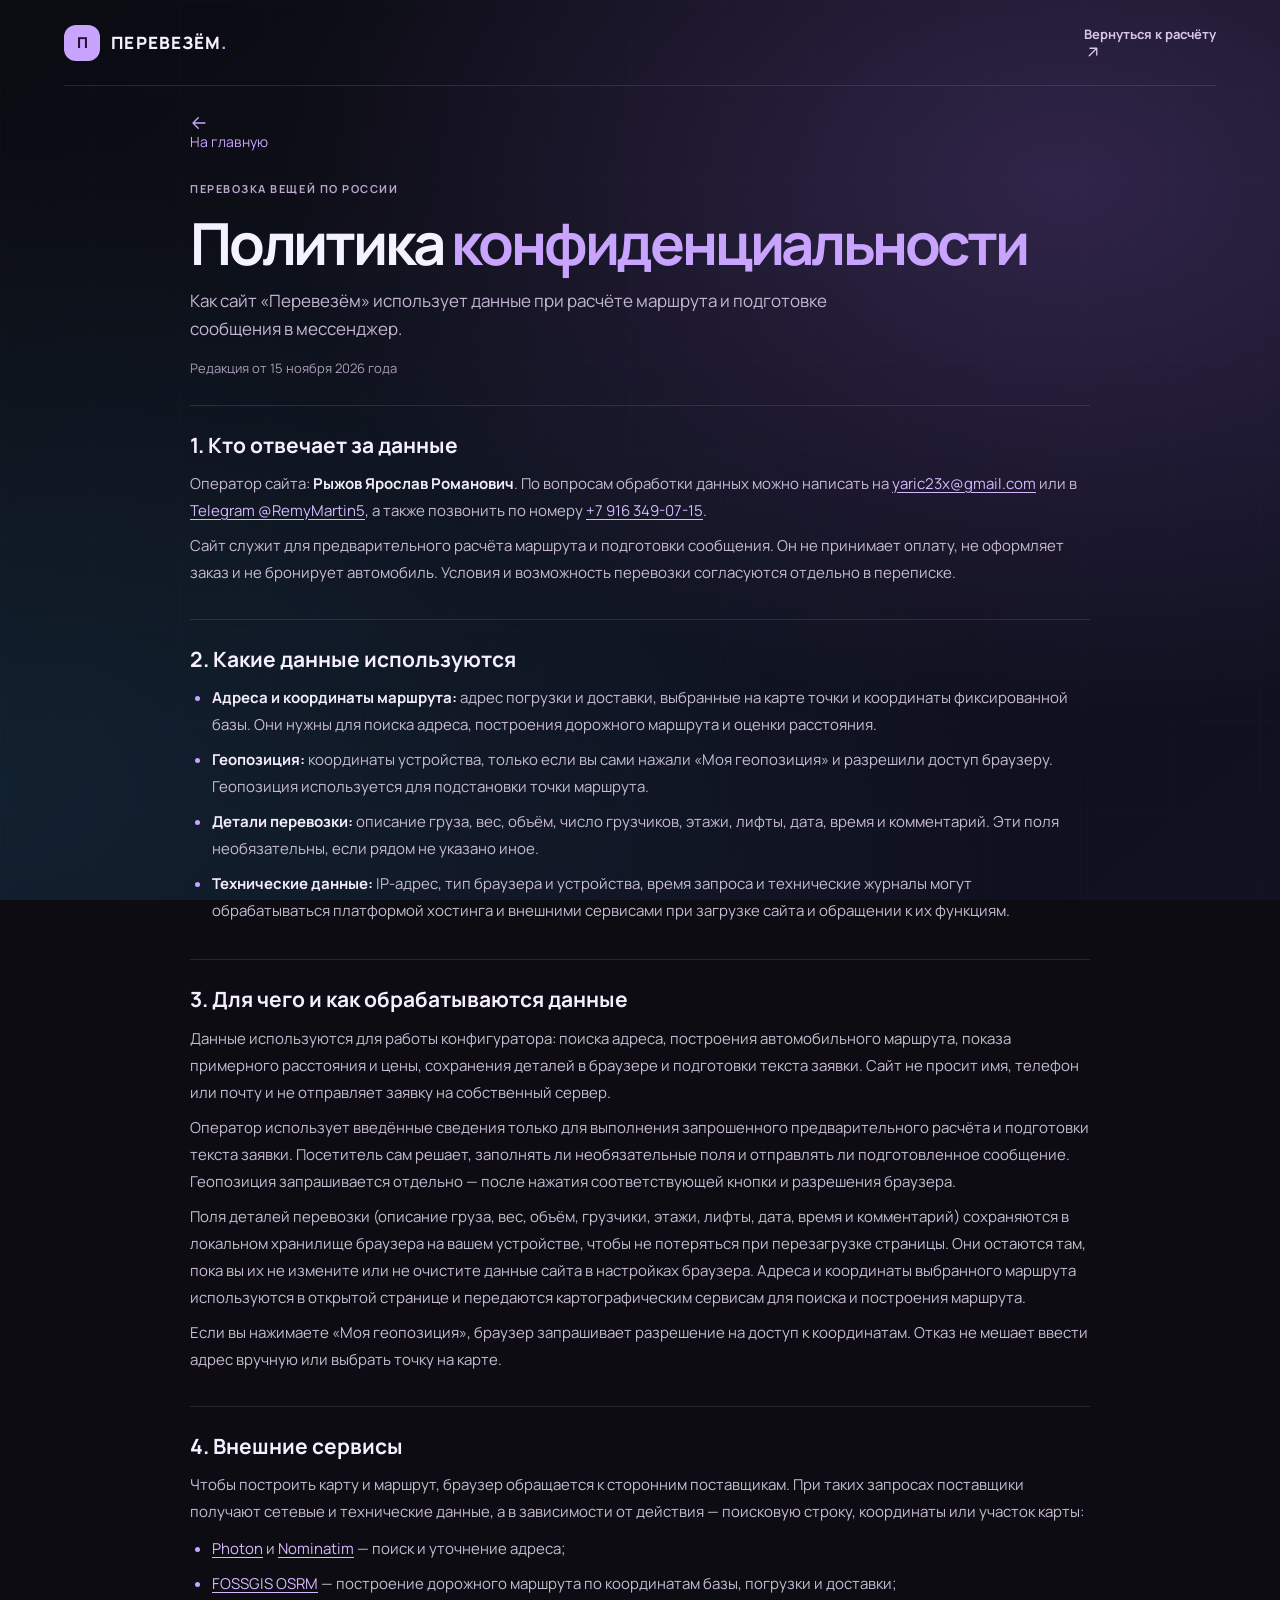
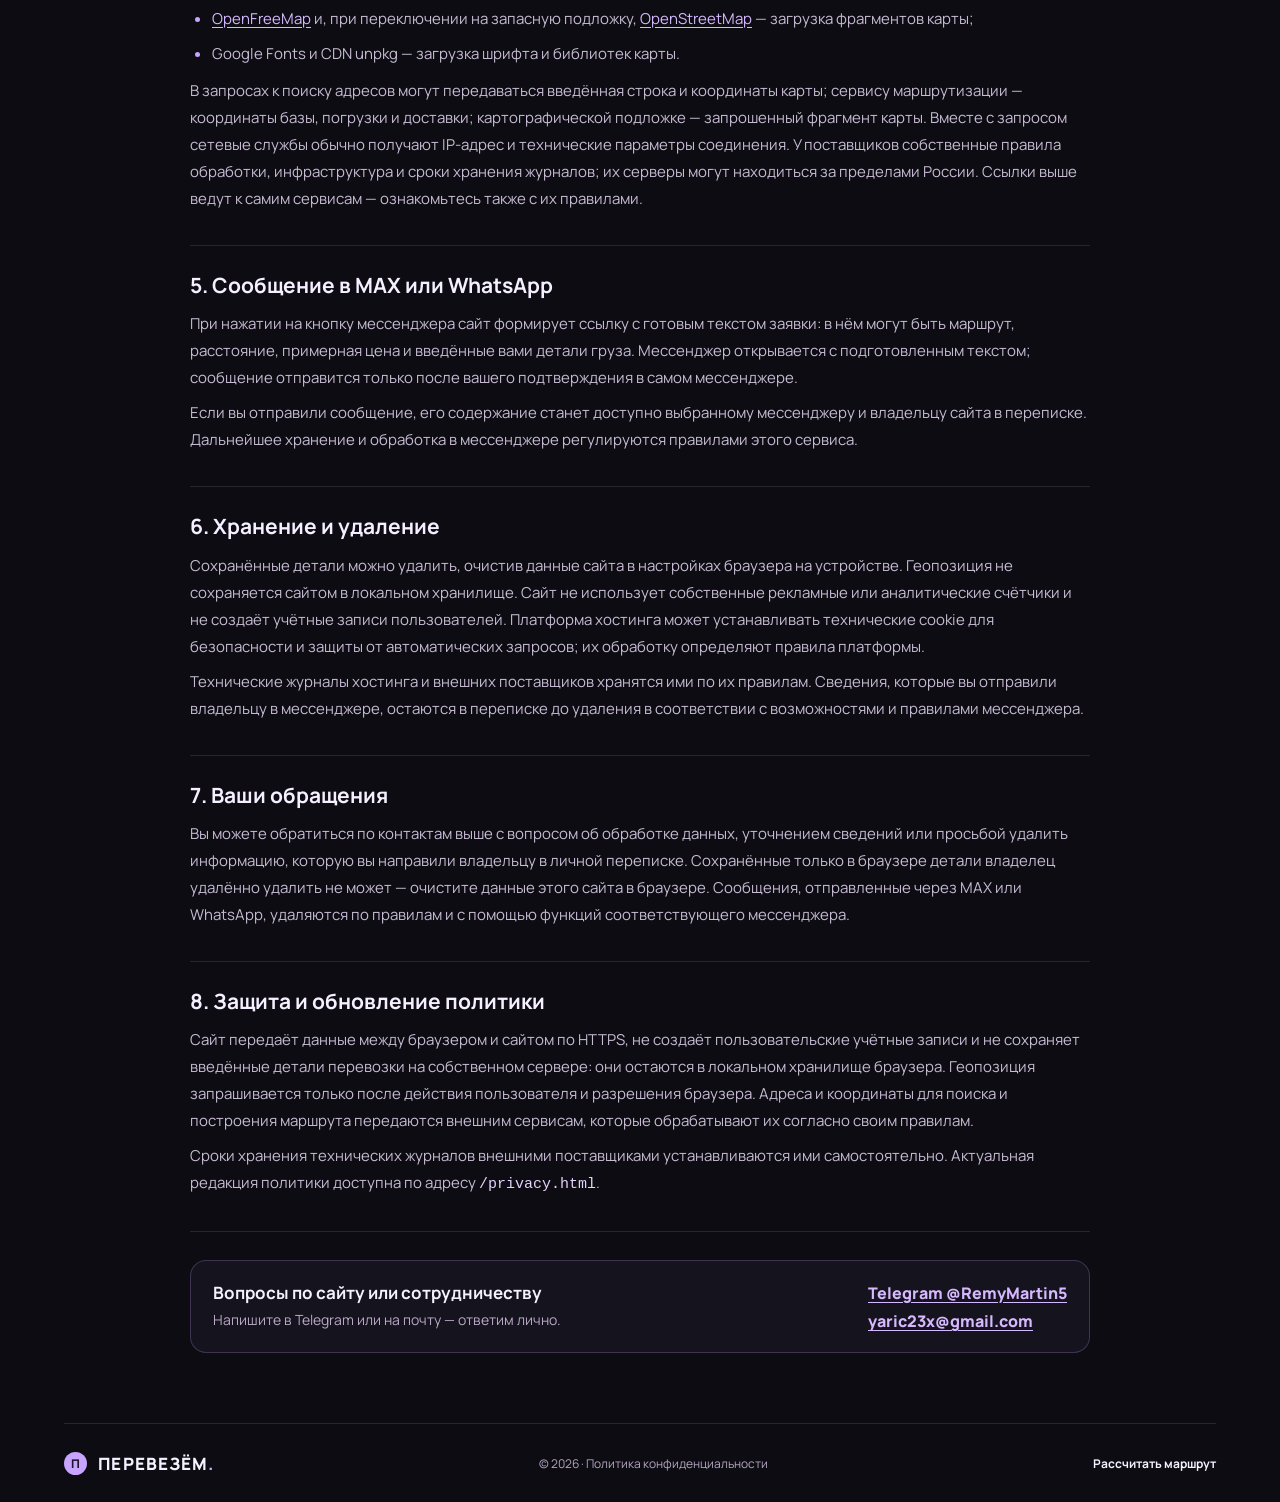
==== commit 325a681a: "Polish published privacy policy" ====
--- a/privacy.html
+++ b/privacy.html
@@ -72,8 +72,7 @@
       </section>
       <section>
         <h2>8. Защита и обновление политики</h2>
-        <p>Сайт передаёт данные между браузером и сайтом по HTTPS, не создаёт пользовательские учётные записи и не сохраняет введённые детали перевозки на собственном сервере: они остаются в локальном хранилище браузера. Геопозиция запрашивается только после действия пользователя и разрешения браузера. Адреса и координаты для поиска и построения маршрута передаются соответствующим внешним сервисам; этот обмен зависит также от их систем и правил.</p>
-        <p>Сайт не создаёт аккаунты пользователей и не сохраняет введённые детали перевозки на собственном сервере. Они остаются в локальном хранилище браузера на устройстве посетителя; для защиты соединения используется HTTPS. Данные, отправленные картографическим поставщикам или в мессенджер по инициативе посетителя, обрабатываются также соответствующими сервисами согласно их правилам.</p>
+        <p>Сайт передаёт данные между браузером и сайтом по HTTPS, не создаёт пользовательские учётные записи и не сохраняет введённые детали перевозки на собственном сервере: они остаются в локальном хранилище браузера. Геопозиция запрашивается только после действия пользователя и разрешения браузера. Адреса и координаты для поиска и построения маршрута передаются внешним сервисам, которые обрабатывают их согласно своим правилам.</p>
         <p>Сроки хранения технических журналов внешними поставщиками устанавливаются ими самостоятельно. Актуальная редакция политики доступна по адресу <code>/privacy.html</code>.</p>
       </section>
     </article>
--- a/redesign.css
+++ b/redesign.css
@@ -283,5 +283,5 @@
 .privacy-contact strong{font-size:17px}.privacy-contact span{grid-column:1;color:#b9a9c7;font-size:14px}.privacy-contact a{grid-column:2;align-self:center;font-weight:800}.privacy-contact a:nth-of-type(1){grid-row:1}.privacy-contact a:nth-of-type(2){grid-row:2}
 .privacy-footer{position:relative;width:min(1440px,90%);margin:auto;padding:20px 0;border-top:1px solid var(--line);display:flex;align-items:center;justify-content:space-between;gap:18px;color:#b5a6c3;font-size:12px}
 .privacy-footer .brand{color:var(--ink)}
-@media(max-width:760px){.privacy-main{width:90%;margin:18px auto 44px}.privacy-back{margin-bottom:24px}.privacy-heading{padding-bottom:22px}.privacy-heading h1{font-size:clamp(34px,9vw,46px)}.privacy-heading>p{font-size:16px}.privacy-content section{padding:21px 0}.privacy-content h2{font-size:19px}.privacy-content p,.privacy-content li{font-size:15px;line-height:1.75}.privacy-contact{grid-template-columns:1fr;gap:7px}.privacy-contact span,.privacy-contact a{grid-column:1;grid-row:auto}.privacy-contact a{margin-top:5px}.privacy-footer{width:90%;flex-wrap:wrap;gap:12px}.privacy-footer>span{width:100%;order:3}}
+@media(max-width:760px){.privacy-main{width:90%;margin:18px auto 44px}.privacy-back{margin-bottom:24px}.privacy-heading{padding-bottom:22px}.privacy-heading h1{font-size:clamp(34px,9vw,46px)}.privacy-heading>p{font-size:16px}.privacy-content section{padding:21px 0}.privacy-content h2{font-size:19px}.privacy-content p,.privacy-content li{font-size:15px;line-height:1.75}.privacy-contact{grid-template-columns:1fr;gap:7px}.privacy-contact span,.privacy-contact a{grid-column:1;grid-row:auto}.privacy-contact a:nth-of-type(1),.privacy-contact a:nth-of-type(2){grid-column:1;grid-row:auto}.privacy-contact a{margin-top:5px}.privacy-footer{width:90%;flex-wrap:wrap;gap:12px}.privacy-footer>span{width:100%;order:3}}
 
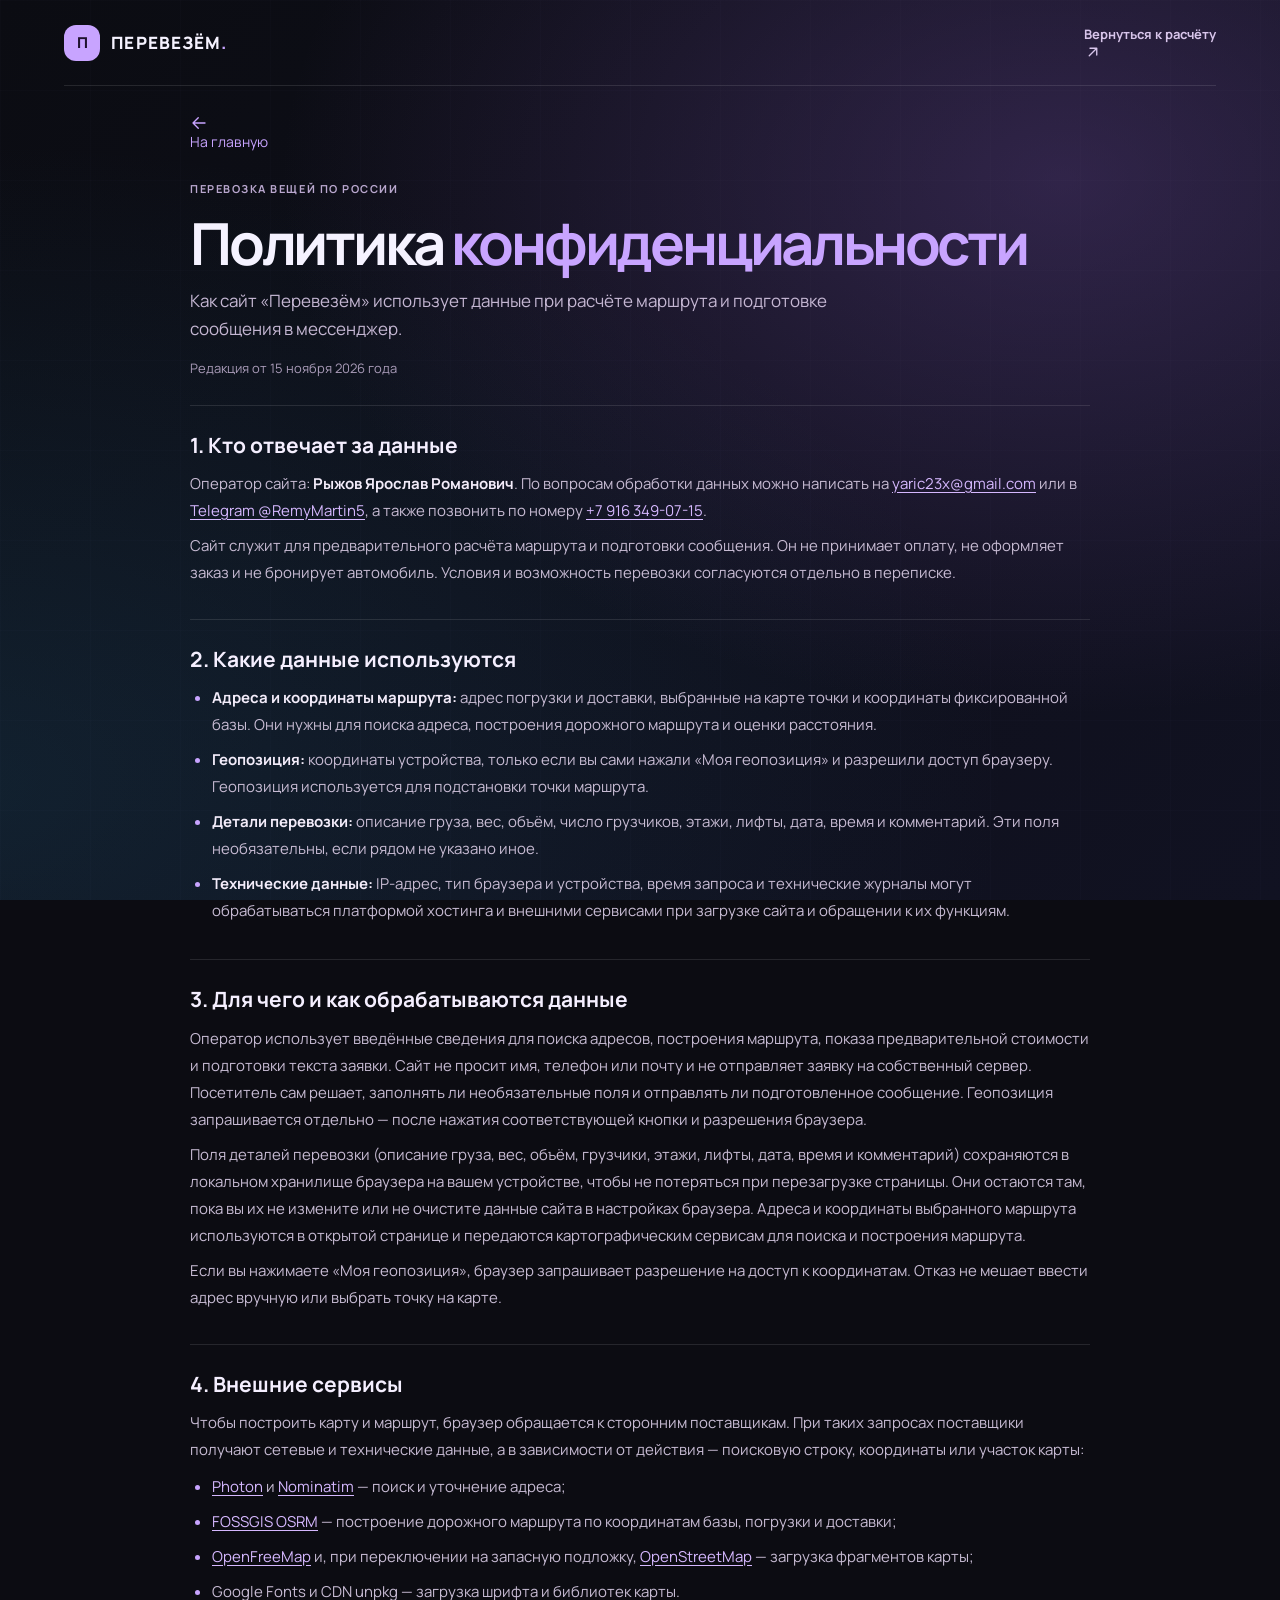
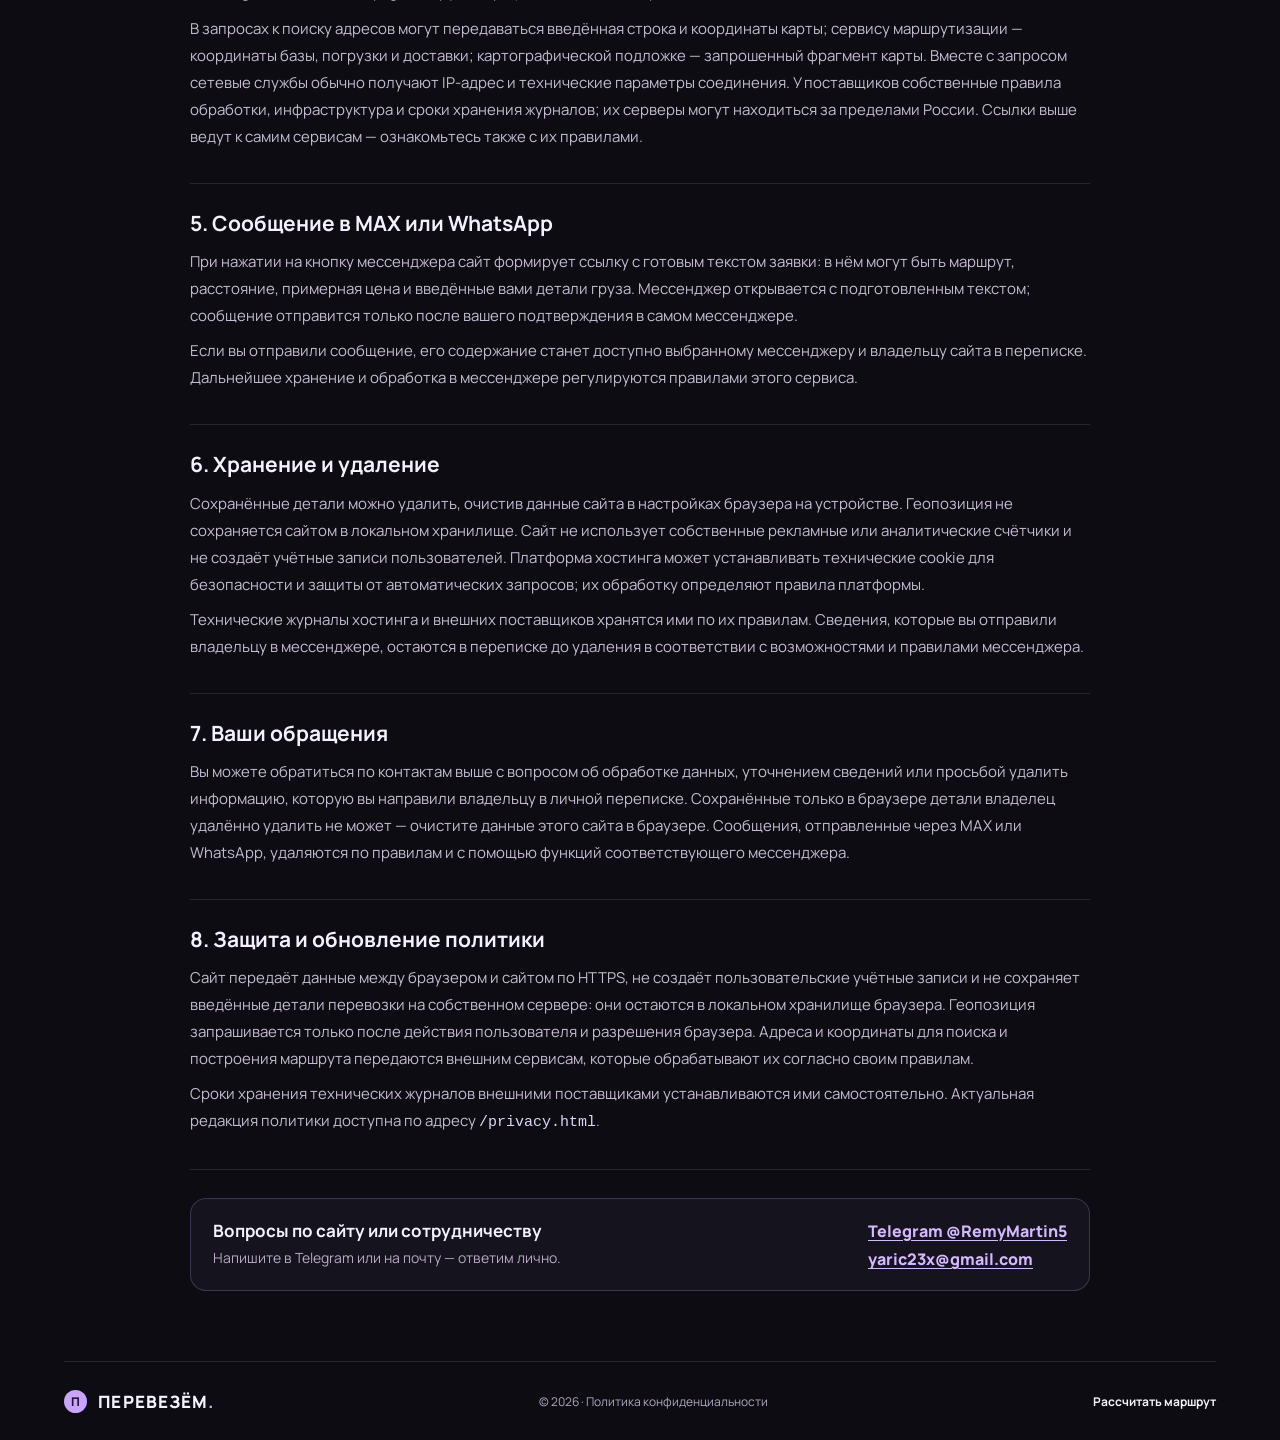
==== commit 785e7386: "Tighten privacy policy wording" ====
--- a/privacy.html
+++ b/privacy.html
@@ -40,8 +40,7 @@
       </section>
       <section>
         <h2>3. Для чего и как обрабатываются данные</h2>
-        <p>Данные используются для работы конфигуратора: поиска адреса, построения автомобильного маршрута, показа примерного расстояния и цены, сохранения деталей в браузере и подготовки текста заявки. Сайт не просит имя, телефон или почту и не отправляет заявку на собственный сервер.</p>
-        <p>Оператор использует введённые сведения только для выполнения запрошенного предварительного расчёта и подготовки текста заявки. Посетитель сам решает, заполнять ли необязательные поля и отправлять ли подготовленное сообщение. Геопозиция запрашивается отдельно — после нажатия соответствующей кнопки и разрешения браузера.</p>
+        <p>Оператор использует введённые сведения для поиска адресов, построения маршрута, показа предварительной стоимости и подготовки текста заявки. Сайт не просит имя, телефон или почту и не отправляет заявку на собственный сервер. Посетитель сам решает, заполнять ли необязательные поля и отправлять ли подготовленное сообщение. Геопозиция запрашивается отдельно — после нажатия соответствующей кнопки и разрешения браузера.</p>
         <p>Поля деталей перевозки (описание груза, вес, объём, грузчики, этажи, лифты, дата, время и комментарий) сохраняются в локальном хранилище браузера на вашем устройстве, чтобы не потеряться при перезагрузке страницы. Они остаются там, пока вы их не измените или не очистите данные сайта в настройках браузера. Адреса и координаты выбранного маршрута используются в открытой странице и передаются картографическим сервисам для поиска и построения маршрута.</p>
         <p>Если вы нажимаете «Моя геопозиция», браузер запрашивает разрешение на доступ к координатам. Отказ не мешает ввести адрес вручную или выбрать точку на карте.</p>
       </section>
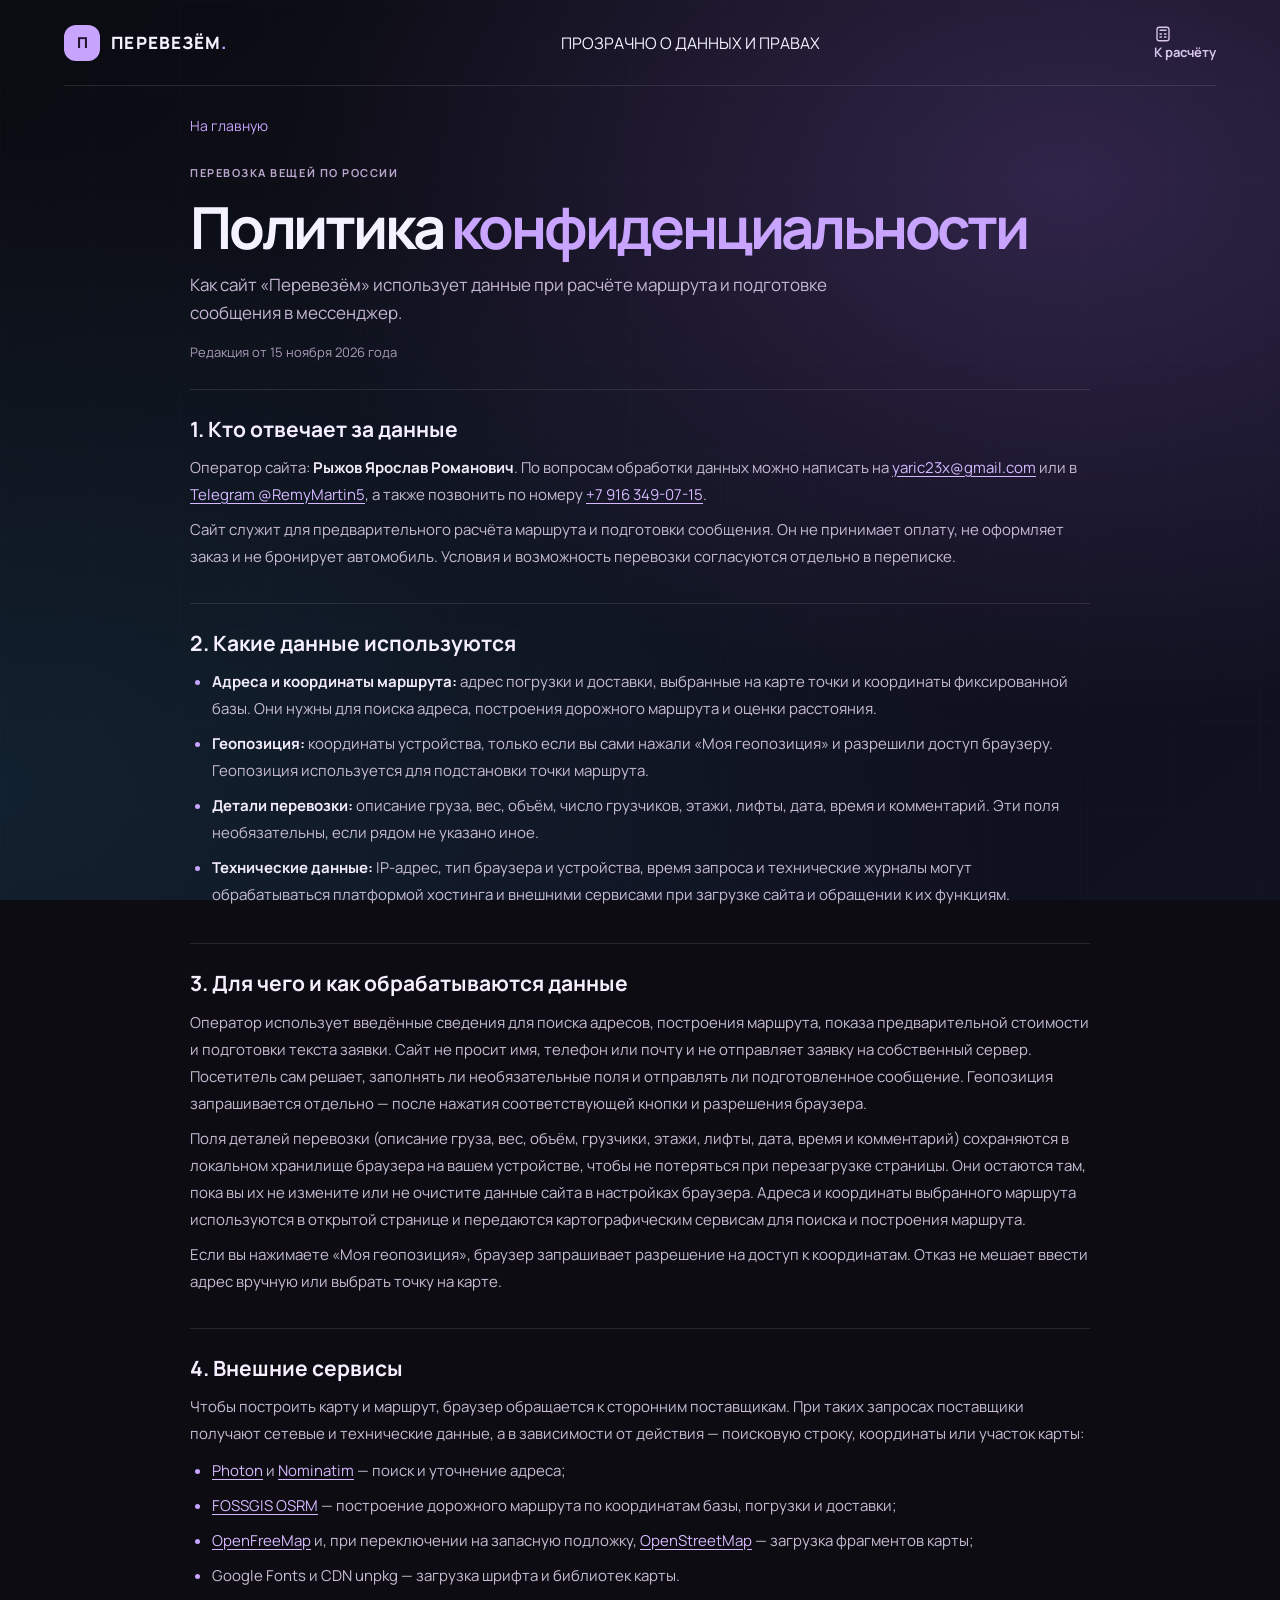
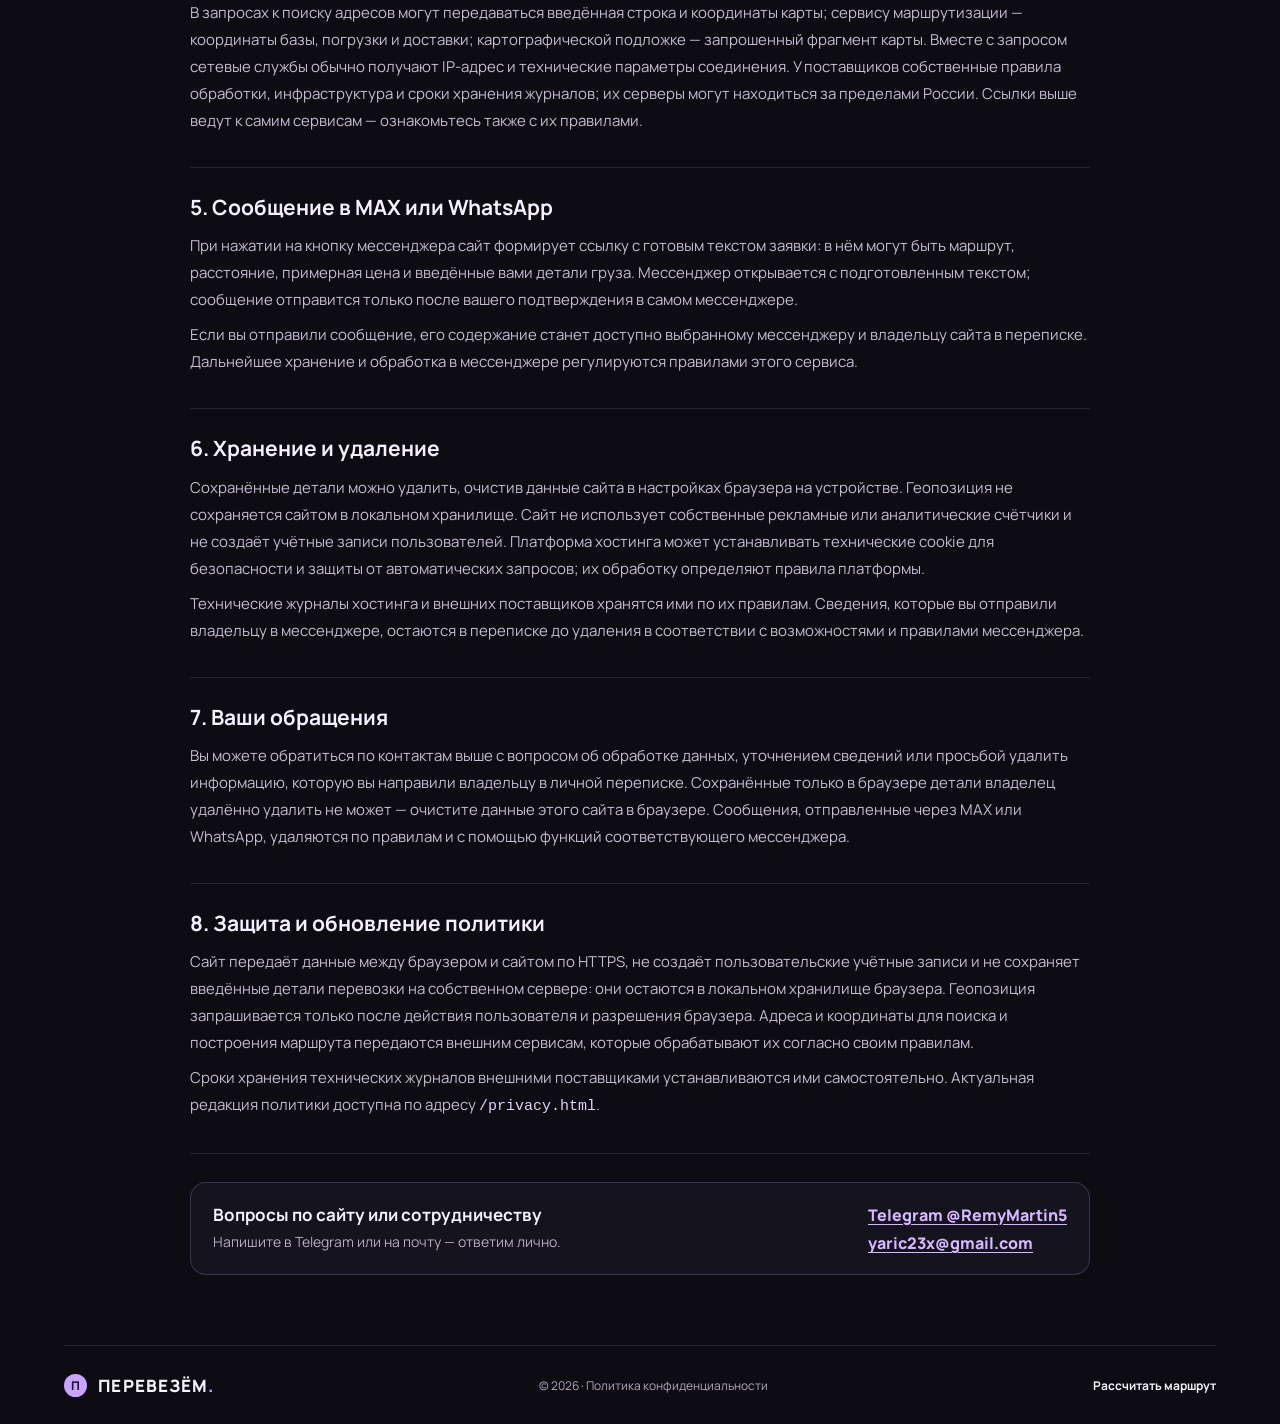
==== commit cd52a4b0: "Sync updated privacy policy with site design" ====
--- a/privacy.html
+++ b/privacy.html
@@ -13,10 +13,11 @@
   <div class="ambient-bg" aria-hidden="true"><div class="ambient-orb"></div><div class="ambient-grid"></div></div>
   <header class="topbar privacy-topbar">
     <a class="brand" href="./" aria-label="Перевезём — на главную"><span class="brand-mark">П</span><span>ПЕРЕВЕЗЁМ<span class="brand-dot">.</span></span></a>
-    <a class="privacy-home-link" href="./#calculator">Вернуться к расчёту <svg class="ui-icon" viewBox="0 0 24 24" aria-hidden="true"><path d="M7 17 17 7M8 7h9v9"/></svg></a>
+    <span class="privacy-nav-note">ПРОЗРАЧНО О ДАННЫХ И ПРАВАХ</span>
+    <a class="privacy-home-link" href="./#calculator"><svg class="ui-icon" viewBox="0 0 24 24" aria-hidden="true"><rect x="4" y="3" width="16" height="18" rx="3"/><path d="M8 7h8M8 12h2m4 0h2M8 16h2m4 0h2"/></svg>К расчёту</a>
   </header>
   <main class="privacy-main">
-    <a class="privacy-back" href="./"><svg class="ui-icon" viewBox="0 0 24 24" aria-hidden="true"><path d="M20 12H4m7 7-7-7 7-7"/></svg>На главную</a>
+    <a class="privacy-back" href="./">На главную</a>
     <header class="privacy-heading">
       <div class="eyebrow">ПЕРЕВОЗКА ВЕЩЕЙ ПО РОССИИ</div>
       <h1>Политика <span>конфиденциальности</span></h1>
@@ -77,7 +78,8 @@
     </article>
     <div class="privacy-contact"><strong>Вопросы по сайту или сотрудничеству</strong><span>Напишите в Telegram или на почту — ответим лично.</span><a href="https://t.me/RemyMartin5" target="_blank" rel="noopener noreferrer">Telegram @RemyMartin5</a><a href="mailto:yaric23x@gmail.com">yaric23x@gmail.com</a></div>
   </main>
-  <footer class="privacy-footer"><a class="brand footer-brand" href="./"><span class="brand-mark">П</span><span>ПЕРЕВЕЗЁМ<span class="brand-dot">.</span></span></a><span>© 2026 · Политика конфиденциальности</span><a href="./#calculator">Рассчитать маршрут</a></footer>
+  <footer class="privacy-footer"><a class="brand footer-brand" href="./"><span class="brand-mark">П</span><span>ПЕРЕВЕЗЁМ<span class="brand-dot">.</span></span></a><span class="privacy-copyright">© 2026 · Политика конфиденциальности</span><a href="./#calculator">Рассчитать маршрут</a></footer>
 </body>
 </html>
+
 
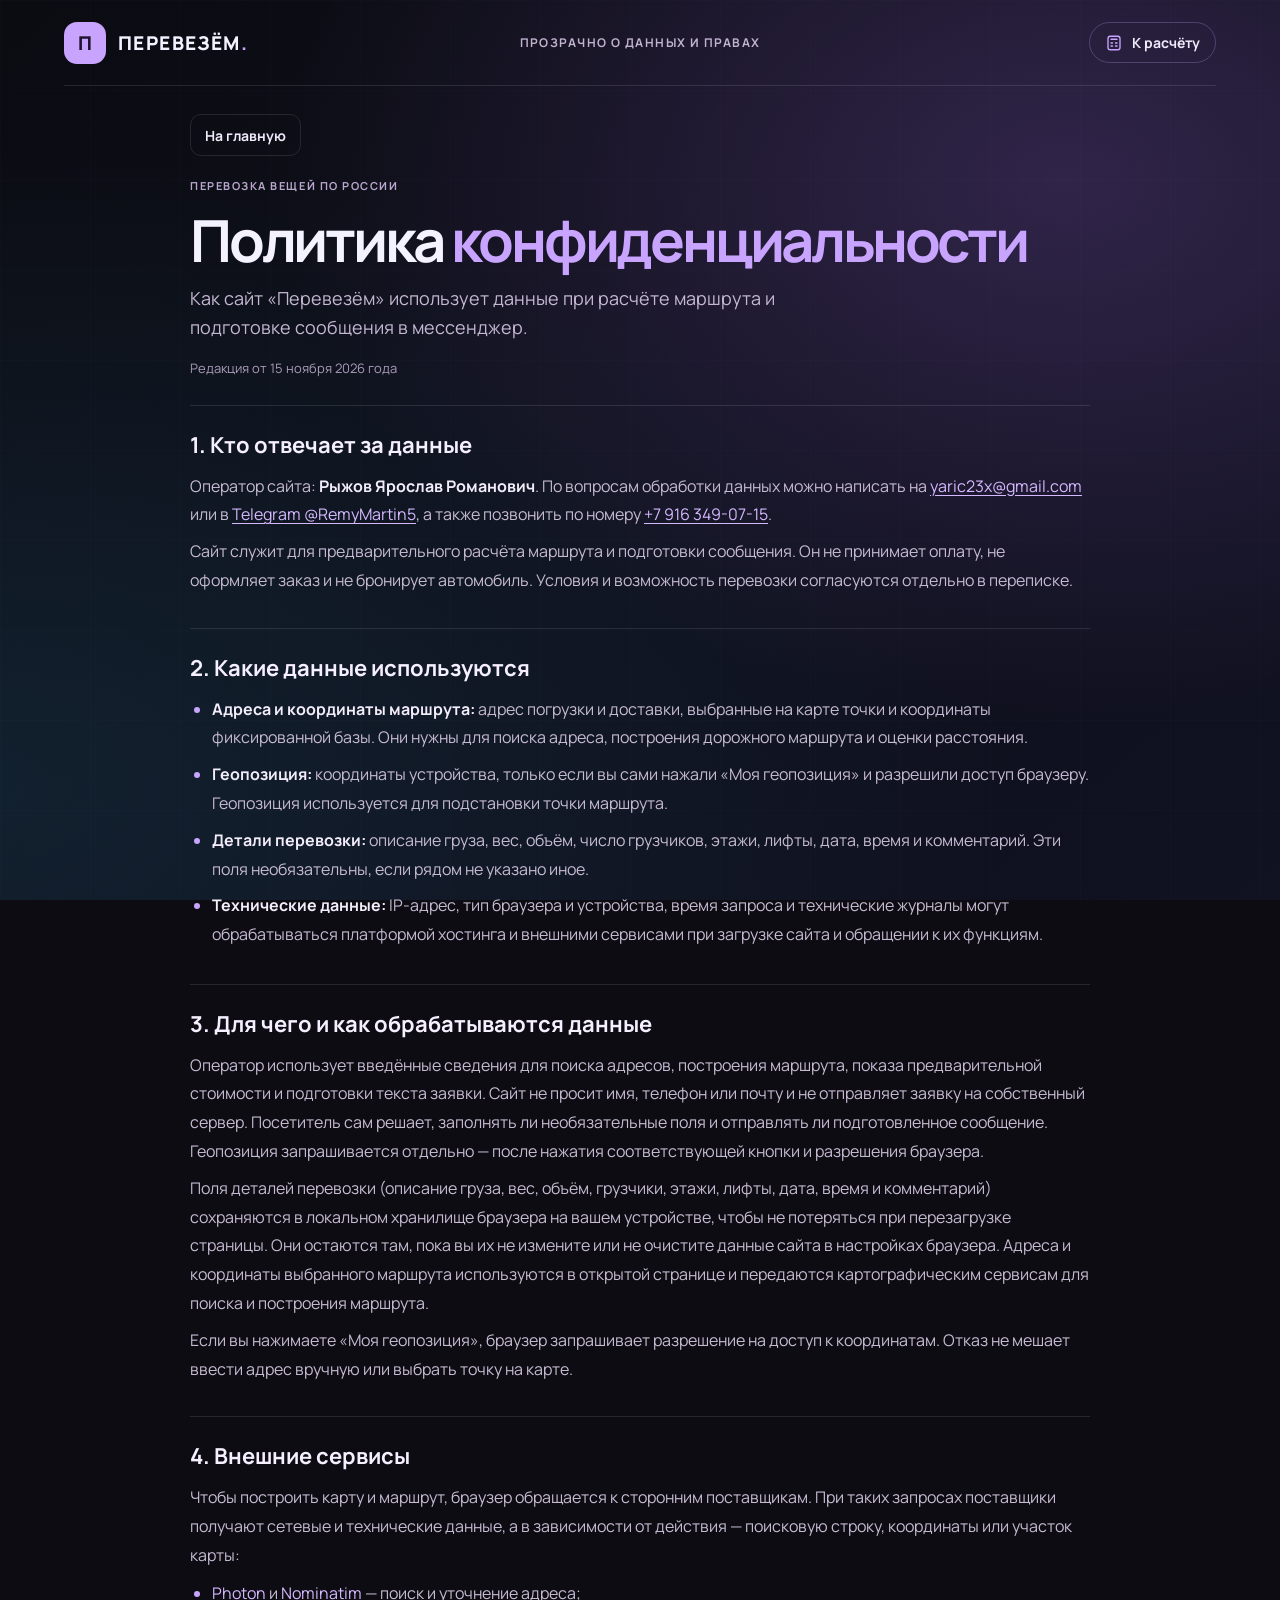
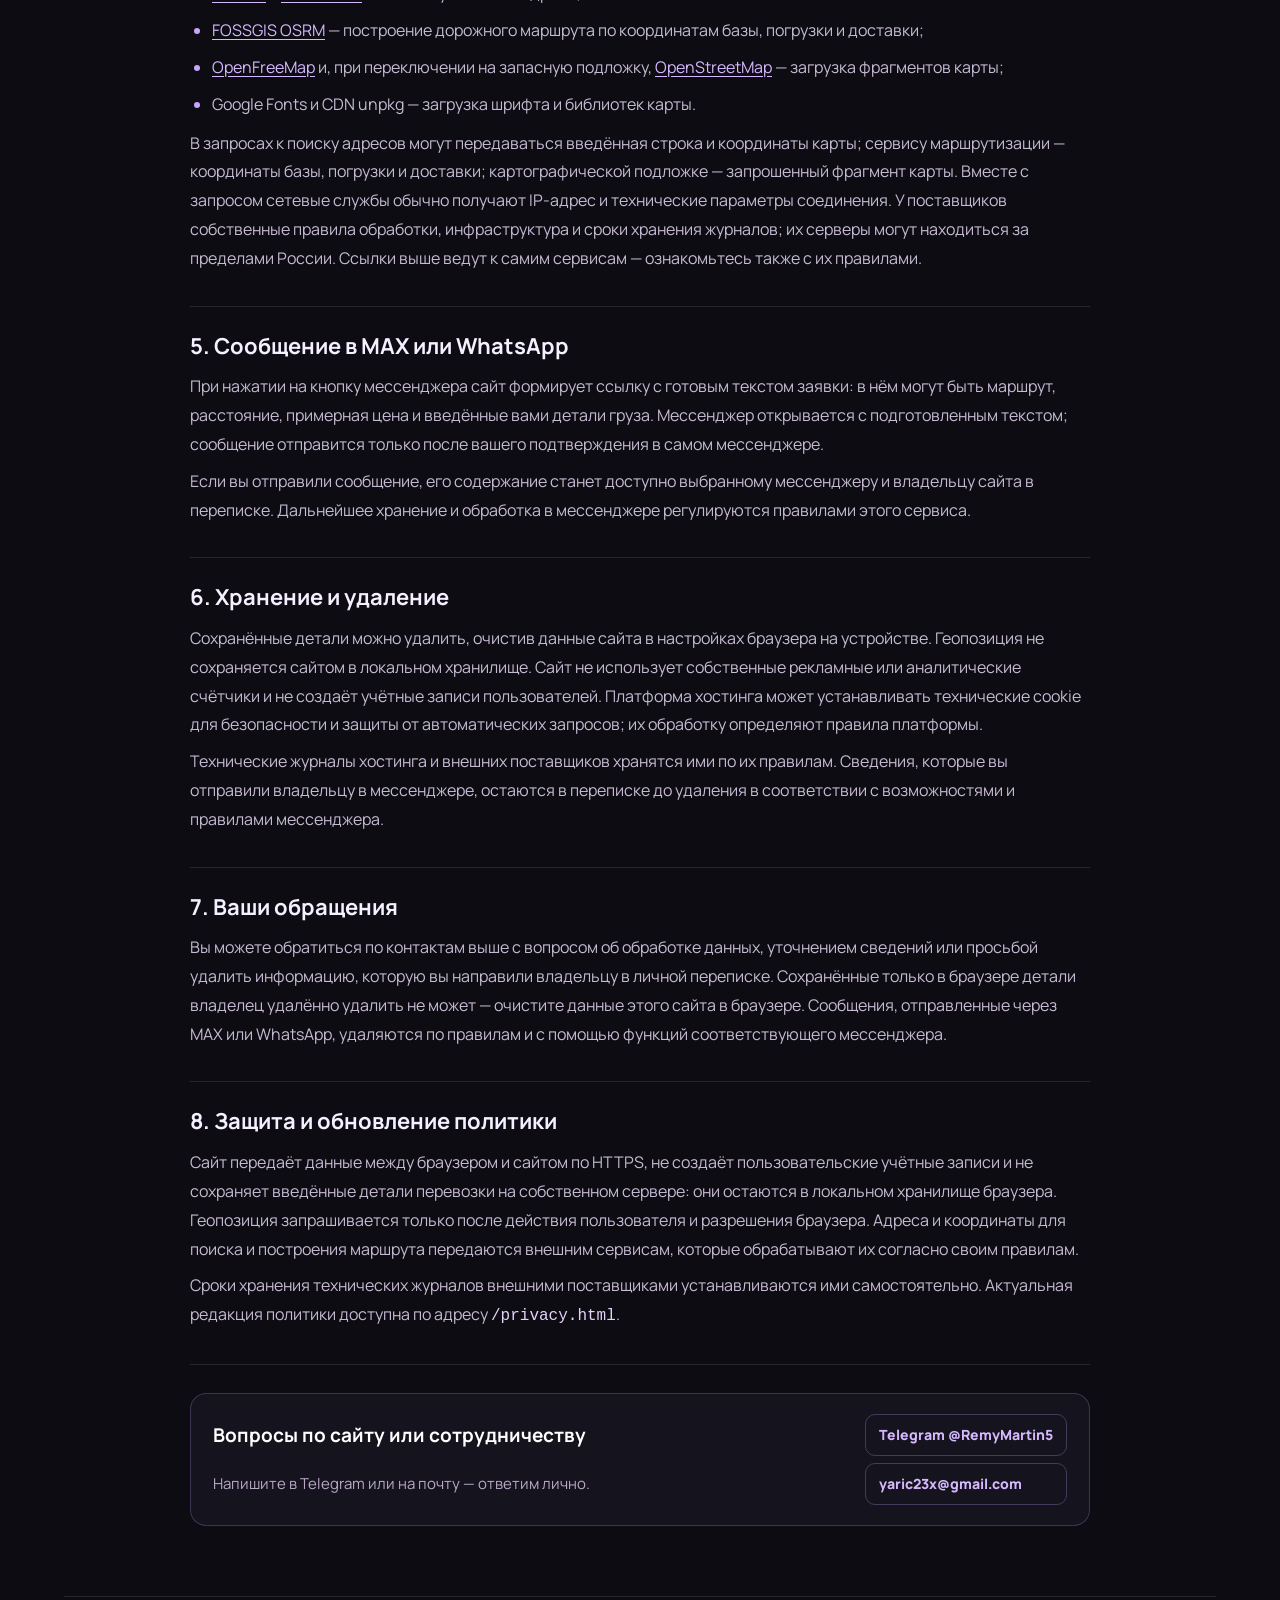
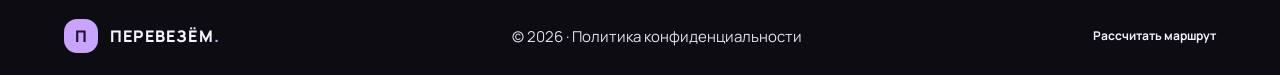
==== commit a3587476: "Use branded favicon on privacy page" ====
--- a/privacy.html
+++ b/privacy.html
@@ -4,6 +4,7 @@
   <meta charset="utf-8" />
   <meta name="viewport" content="width=device-width, initial-scale=1" />
   <meta name="theme-color" content="#0b0c12" />
+  <link rel="icon" type="image/svg+xml" href="favicon.svg?v=1" />
   <meta name="description" content="Политика конфиденциальности сайта «Перевезём»: какие данные используются для расчёта маршрута и как они передаются." />
   <title>Политика конфиденциальности — Перевезём</title>
   <link rel="stylesheet" href="styles.css" />
--- a/redesign.css
+++ b/redesign.css
@@ -31,7 +31,7 @@
 @media(max-width:760px){.scene-city{translate:0 -10px}.scene-trees{translate:0 -22px}}
 :root{--scene-drift:0px}
 .hero-art{translate:var(--scene-drift) 0;will-change:translate}
-.scene-halo,.scene-city,.scene-trees,.scene-road:after,.van-illustration{transform:none!important}
+.scene-halo,.scene-city,.scene-trees,.scene-road:after{transform:none!important}
 .van-illustration{will-change:auto}
 @media(prefers-reduced-motion:reduce){.hero-art{translate:none!important}}
 
@@ -283,5 +283,366 @@
 .privacy-contact strong{font-size:17px}.privacy-contact span{grid-column:1;color:#b9a9c7;font-size:14px}.privacy-contact a{grid-column:2;align-self:center;font-weight:800}.privacy-contact a:nth-of-type(1){grid-row:1}.privacy-contact a:nth-of-type(2){grid-row:2}
 .privacy-footer{position:relative;width:min(1440px,90%);margin:auto;padding:20px 0;border-top:1px solid var(--line);display:flex;align-items:center;justify-content:space-between;gap:18px;color:#b5a6c3;font-size:12px}
 .privacy-footer .brand{color:var(--ink)}
-@media(max-width:760px){.privacy-main{width:90%;margin:18px auto 44px}.privacy-back{margin-bottom:24px}.privacy-heading{padding-bottom:22px}.privacy-heading h1{font-size:clamp(34px,9vw,46px)}.privacy-heading>p{font-size:16px}.privacy-content section{padding:21px 0}.privacy-content h2{font-size:19px}.privacy-content p,.privacy-content li{font-size:15px;line-height:1.75}.privacy-contact{grid-template-columns:1fr;gap:7px}.privacy-contact span,.privacy-contact a{grid-column:1;grid-row:auto}.privacy-contact a:nth-of-type(1),.privacy-contact a:nth-of-type(2){grid-column:1;grid-row:auto}.privacy-contact a{margin-top:5px}.privacy-footer{width:90%;flex-wrap:wrap;gap:12px}.privacy-footer>span{width:100%;order:3}}
+@media(max-width:760px){.privacy-main{width:90%;margin:18px auto 44px}.privacy-back{margin-bottom:24px}.privacy-heading{padding-bottom:22px}.privacy-heading h1{font-size:clamp(34px,9vw,46px)}.privacy-heading>p{font-size:16px}.privacy-content section{padding:21px 0}.privacy-content h2{font-size:19px}.privacy-content p,.privacy-content li{font-size:15px;line-height:1.75}.privacy-contact{grid-template-columns:1fr;gap:7px}.privacy-contact span,.privacy-contact a{grid-column:1;grid-row:auto}.privacy-contact a:nth-of-type(1),.privacy-contact a:nth-of-type(2){grid-column:1;grid-row:auto}.privacy-contact a{margin-top:5px}.privacy-contact a{margin-top:5px}.privacy-footer{width:90%;flex-wrap:wrap;gap:12px}.privacy-footer>span{width:100%;order:3}}
+
+/* UX polish: route workspace, clear service area and contact details */
+.phone{display:inline-flex;align-items:center;gap:9px;padding:9px 14px;border:1px solid #c8a4ff55;border-radius:999px;background:linear-gradient(120deg,#c8a4ff18,#ffffff06);color:#eee5f8;font-size:12px;font-weight:800;letter-spacing:.02em;line-height:1.2;white-space:nowrap;transition:background .2s,border-color .2s,transform .2s}
+.phone:hover{background:#c8a4ff28;border-color:#c8a4ff99;transform:translateY(-1px)}
+.phone-icon{background:#c8a4ff;color:#21152d;border-radius:50%;width:27px;height:27px;display:grid;place-items:center;flex:0 0 27px}
+.wizard-layout:has(.wizard-page[data-page="1"].active){align-items:start}
+.wizard-layout:has(.wizard-page[data-page="1"].active) .route-panel{align-self:start}
+.wizard-page[data-page="1"].active .map-frame{width:100%;height:clamp(460px,60vh,600px)}
+.wizard-page[data-page="1"].active .map-frame #map{width:100%;height:100%}
+.contact-option-icon-max{background:#1685f8;color:#fff;box-shadow:0 5px 16px #1685f833}
+.contact-option-icon-max svg{display:block;width:27px;height:27px;fill:currentColor}
+.contact-option-icon-max svg path+path{fill:none;stroke:#fff;stroke-width:2;stroke-linecap:round;stroke-linejoin:round}
+.contact-option-icon-wa{color:#25d366;background:#25d36618}
+.contact-option-icon-wa svg{fill:none;stroke:currentColor;stroke-width:1.8;stroke-linecap:round;stroke-linejoin:round}
+.vehicle-specs span{font-size:13px;line-height:1.5}
+.handoff-grid article h3{font-size:19px}
+.handoff-grid article p{font-size:14px;line-height:1.65}
+.footer-creator{display:flex;align-items:center;gap:5px 9px;flex-wrap:wrap;max-width:360px;line-height:1.45}
+.footer-creator>span{color:var(--muted)}
+.footer-creator>a{color:#d7b9f4;font-weight:700}
+.footer-creator>a:last-child{flex-basis:100%;font-size:11px;font-weight:500;color:var(--muted)}
+@media(max-width:1050px){.wizard-page[data-page="1"].active .map-frame{height:clamp(420px,55vh,540px)}}
+@media(max-width:760px){
+ .phone{padding:8px 10px;gap:7px;font-size:11px;letter-spacing:0}
+ .phone-icon{width:24px;height:24px;flex-basis:24px}
+ .wizard-page[data-page="1"].active .map-frame{height:min(74svh,500px);min-height:380px}
+ .vehicle-specs span{font-size:12px}
+ .handoff-grid article h3{font-size:17px}
+ .handoff-grid article p{font-size:14px;line-height:1.6}
+ .footer-creator{display:grid;grid-template-columns:auto minmax(0,1fr);gap:4px 9px;max-width:none}
+ .footer-creator>a:last-child{grid-column:1/-1;flex-basis:auto;font-size:12px}
+}
+@media(max-width:380px){.phone{padding:7px 8px;font-size:10px}.phone-icon{width:22px;height:22px;flex-basis:22px}}
+
+/* Refinement pass: balanced navigation, clearer type, and compact route summary. */
+body{font-size:16px;-webkit-font-smoothing:auto;-moz-osx-font-smoothing:auto;text-rendering:optimizeLegibility;font-optical-sizing:auto}
+.topbar{gap:clamp(16px,2.2vw,34px)}
+.brand{font-size:19px;gap:12px;white-space:nowrap}
+.brand-mark{width:42px;height:42px;font-size:19px;border-radius:13px}
+.nav{flex:0 1 auto;gap:5px}
+.nav a{font-size:15px;padding:11px 20px;white-space:nowrap}
+.phone{min-height:50px;padding:8px 15px;font-size:14px;gap:10px}
+.phone-icon{width:30px;height:30px;flex-basis:30px;color:#241632;background:var(--yellow)}
+.phone-icon svg{width:19px;height:19px}
+.menu-toggle{flex:0 0 auto}
+.section-heading{align-items:flex-start;margin-bottom:14px}
+.section-heading h2{font-size:clamp(34px,3.6vw,48px)}
+.wizard-progress{max-width:780px;margin:0 0 12px}
+.wizard-progress-step>b{font-size:14px}
+.quote-toolbar{margin:0 0 16px;min-height:28px}
+.quote-toolbar>p{font-size:14px;line-height:1.6;color:#c3b8d0;margin:0}
+.wizard-page-heading{margin-bottom:20px}
+.wizard-page-heading h3{font-size:27px;line-height:1.2;margin-bottom:8px}
+.wizard-page-heading p{font-size:15px;line-height:1.6}
+.route-inputs{grid-template-columns:minmax(0,1fr) minmax(0,1fr) auto;align-items:end;gap:12px}
+.route-inputs>.field:nth-of-type(1){grid-column:1;grid-row:1}
+.route-inputs>.field:nth-of-type(2){grid-column:2;grid-row:1}
+.field>span{font-size:12px;letter-spacing:.08em}
+.swap-button{grid-column:3;grid-row:1;align-self:end;display:inline-flex;align-items:center;justify-content:center;gap:7px;width:auto;height:48px;padding:0 12px;margin:0;transform:none;white-space:nowrap;font:700 12px/1.2 var(--sans)}
+.swap-button svg{width:17px;height:17px}
+.map-frame{height:clamp(470px,62vh,620px)}
+.map-footnote{display:flex;justify-content:space-between;align-items:center;gap:12px;font-size:12px;line-height:1.5;color:#b6a8c7}
+.map-footnote>#routeStatus{min-width:0}
+.map-data-credit{flex:0 0 auto;color:#b6a8c7}
+.map-footnote a{color:#e0c8ff;text-decoration:underline;text-underline-offset:2px}
+.estimate-route{display:grid;grid-template-columns:minmax(0,1fr) 24px minmax(0,1fr);align-items:center;gap:8px;margin:18px 0 15px}
+.estimate-route-point{min-width:0;display:grid;gap:6px}
+.estimate-route-point>div{font-size:16px;line-height:1.35;overflow-wrap:anywhere}
+.estimate-route-point>small{font-size:12px;line-height:1.35;color:#c5b5d1}
+.estimate-route-point>small b{font-size:13px;color:#fff;white-space:nowrap}
+.estimate-route>span{color:var(--yellow)}
+.estimate-route>span svg{width:19px;height:19px}
+.estimate-disclaimer{font-size:13px;line-height:1.6;color:#c2b5cd}
+.estimate-distance,.estimate-distance b{font-size:13px}
+.estimate-distance small{font-size:11px}
+.handoff-grid article>span{font-size:11px}
+.handoff-grid h3{font-size:20px;line-height:1.35}
+.handoff-grid p{font-size:15px;line-height:1.7;color:#c3b8d0}
+footer{font-size:14px;line-height:1.55;gap:clamp(14px,2vw,28px)}
+footer .brand{font-size:16px}
+footer .brand-mark{width:34px;height:34px;font-size:16px}
+footer>a{color:#eee7f7;transition:color .2s ease}
+footer>a:hover{color:#fff;text-decoration:underline;text-underline-offset:4px}
+footer .copyright{font-size:15px;color:#e5dced;white-space:nowrap}
+.footer-creator{max-width:230px}
+.footer-creator>span{color:#bfb3ca}
+.footer-creator>a{color:#f0e7fa}
+.contact-option-icon-max{display:grid;place-items:center;border-radius:12px;background:linear-gradient(145deg,#369bff,#0875ed);color:#fff;box-shadow:0 5px 16px #1685f833}
+.contact-option-icon-max>b{font:800 11px/1 var(--sans);letter-spacing:-.04em}
+.privacy-topbar{position:relative;display:grid;grid-template-columns:1fr auto 1fr;align-items:center}
+.privacy-topbar>.brand{justify-self:start}
+.privacy-nav-note{justify-self:center;color:#c1b3d0;font-size:12px;font-weight:700;letter-spacing:.12em;text-align:center}
+.privacy-home-link{justify-self:end;display:inline-flex;align-items:center;gap:9px;padding:10px 15px;border:1px solid #c8a4ff45;border-radius:999px;color:#f1eafa;font-size:14px;transition:background .2s ease,border-color .2s ease}
+.privacy-home-link:hover{background:#c8a4ff16;border-color:#c8a4ff90}
+.privacy-home-link svg{width:18px;height:18px;color:var(--yellow)}
+.privacy-back{display:inline-flex;align-items:center;min-height:42px;margin-bottom:22px;padding:0 14px;border:1px solid var(--line);border-radius:11px;color:#f0eafa;font-size:14px;font-weight:700}
+.privacy-back:hover{background:#ffffff0a}
+.privacy-contact{grid-template-columns:1fr auto;align-items:center;gap:7px 20px}
+.privacy-contact strong{grid-column:1;grid-row:1;font-size:19px;color:#fff}
+.privacy-contact span{grid-column:1;grid-row:2;font-size:15px;line-height:1.55}
+.privacy-contact>a{grid-column:2;grid-row:auto;display:inline-flex;align-items:center;min-height:42px;padding:0 13px;border:1px solid #c8a4ff45;border-radius:10px;text-decoration:none;font-size:14px;white-space:nowrap}
+.privacy-contact>a:hover{background:#c8a4ff14}
+.privacy-contact>a:last-child{grid-column:2;grid-row:2}
+.privacy-content p,.privacy-content li{font-size:16px;line-height:1.8}
+.privacy-content h2{font-size:22px}
+.privacy-heading>p{font-size:18px}
+
+@media(max-width:1000px){
+ .topbar{position:relative;width:92%;height:76px;gap:14px}
+ .topbar>.nav{position:absolute;top:calc(100% + 8px);left:0;right:0;z-index:30;padding:8px;display:none;flex-direction:column;gap:3px;border:1px solid var(--line);border-radius:16px;background:#171721f5;box-shadow:0 18px 40px #0008}
+ .topbar>.nav.open{display:flex;align-items:stretch}
+ .topbar>.nav a{display:flex;align-items:center;min-height:46px;padding:0 14px;border-radius:10px;font-size:15px}
+ .menu-toggle{display:grid;place-items:center;width:44px;height:44px;border:1px solid var(--line);border-radius:12px;background:#ffffff08;color:var(--ink)}
+ .phone{margin-left:auto}
+ .wizard-layout{grid-template-columns:minmax(0,1fr) 300px}
+}
+@media(max-width:760px){
+ .topbar{height:68px;width:92%;gap:9px}
+ .brand{font-size:14px;gap:8px}
+ .brand-mark{width:32px;height:32px;font-size:16px;border-radius:10px}
+ .phone{min-height:44px;padding:6px 10px;gap:7px;font-size:12px}
+ .phone-icon{width:24px;height:24px;flex-basis:24px}
+ .phone-icon svg{width:16px;height:16px}
+ .menu-toggle{width:40px;height:40px}
+ .calculator-section,.vehicle-section,.handoff-section{padding:34px 0}
+ .section-heading{margin-bottom:8px}
+ .section-heading h2{font-size:clamp(32px,8.5vw,40px);line-height:1.1}
+ .wizard-progress{margin:14px 0 10px}
+ .topbar>.nav.open{flex-direction:column}
+ .wizard-progress-step>b{font-size:12px}
+ .quote-toolbar{margin-bottom:12px}
+ .quote-toolbar>p{font-size:14px;line-height:1.5}
+ .wizard-page-heading{margin-bottom:16px}
+ .wizard-page-heading h3{font-size:23px}
+ .wizard-page-heading p{font-size:15px;line-height:1.55}
+ .route-inputs{grid-template-columns:minmax(0,1fr);gap:12px;padding:0}
+ .route-inputs>.field:nth-of-type(1),.route-inputs>.field:nth-of-type(2){grid-column:1;grid-row:auto}
+ .swap-button{grid-column:1;grid-row:auto;justify-self:start;min-height:44px;height:auto;padding:0 13px;border-radius:10px;font-size:13px}
+ .map-frame{height:clamp(320px,58svh,440px);min-height:320px}
+ .map-footnote{display:grid;justify-content:start;gap:3px;font-size:12px}
+ .estimate-route{grid-template-columns:minmax(0,1fr) 20px minmax(0,1fr);gap:5px;margin:15px 0}
+ .estimate-route-point>div{font-size:15px}
+ .estimate-route-point>small{font-size:11px}
+ .estimate-route-point>small b{font-size:12px}
+ .estimate-route>span{transform:none}
+ .estimate-disclaimer{font-size:13px;line-height:1.6}
+ .handoff-grid article>span{font-size:11px}
+ .handoff-grid h3{font-size:18px}
+ .handoff-grid p{font-size:15px;line-height:1.65}
+ footer{gap:10px;padding:20px 0 calc(24px + env(safe-area-inset-bottom));font-size:14px}
+ footer .brand{font-size:14px}
+ footer .copyright{font-size:15px}
+ .footer-creator{display:flex;max-width:none;gap:8px}
+ .privacy-topbar{grid-template-columns:1fr auto;width:92%;height:68px}
+ .privacy-nav-note{display:none}
+ .privacy-home-link{font-size:13px;padding:8px 11px}
+ .privacy-contact{grid-template-columns:minmax(0,1fr);gap:8px;padding:18px}
+ .privacy-contact strong,.privacy-contact span,.privacy-contact>a,.privacy-contact>a:last-child{grid-column:1;grid-row:auto;justify-self:start;white-space:normal}
+ .privacy-content p,.privacy-content li{font-size:15px;line-height:1.75}
+}
+@media(max-width:390px){
+ .brand{font-size:12px}
+ .brand-mark{width:30px;height:30px}
+ .topbar{gap:6px}
+ .phone{gap:5px;padding-inline:8px;font-size:11px}
+ .phone-icon{width:21px;height:21px;flex-basis:21px}
+ .menu-toggle{width:38px;height:38px}
+ .route-panel,.estimate-card{padding:14px}
+ .estimate-route-point>div{font-size:14px}
+ .estimate-route-point>small{font-size:10px}
+ .estimate-route-point>small b{font-size:11px}
+ .privacy-back{font-size:13px}
+}
+
+/* Final responsive pass: keep each content block readable at phone widths. */
+.calculator-section>.section-heading{justify-content:center;text-align:center;margin:0 0 24px}
+.calculator-section>.section-heading>div{width:100%}
+.calculator-section>.section-heading .eyebrow{justify-content:center}
+.calculator-section>.section-heading h2{margin-top:14px}
+.calculator-section>.wizard-progress{margin:0 auto 18px}
+.calculator-section>.quote-toolbar>p{max-width:760px;margin-inline:auto;text-align:center}
+.map-legend{gap:14px;padding:10px 12px;border:1px solid #10151d30;border-radius:12px;background:rgba(250,250,250,.94);color:#34414b;font-size:12px;font-weight:700;box-shadow:0 4px 14px #06101b24}
+.legend-route-line{display:inline-block;width:20px;height:0;border-top:4px solid;border-radius:9px}
+.approach-line{border-color:#43d6a2}
+.loaded-line{border-color:#9a68dc}
+.handoff-head .hero-cta{min-height:46px;padding:7px 14px;gap:10px;border:1px solid #c8a4ff55;border-radius:999px;background:linear-gradient(120deg,#c8a4ff18,#ffffff06);color:#eee5f8;font-size:14px;box-shadow:none}
+.handoff-head .hero-cta:hover{background:#c8a4ff28;border-color:#c8a4ff99;transform:translateY(-1px)}
+.handoff-head .hero-cta>span{display:grid;width:30px;height:30px;place-items:center;border-radius:50%;background:#c8a4ff;color:#241632}
+.footer-creator{display:inline-flex;align-items:center;gap:7px;color:#eee7f7!important;white-space:nowrap}
+.footer-creator>span{color:inherit!important;font-size:inherit}
+.footer-creator>strong{font-weight:700;color:inherit}
+.privacy-footer .privacy-copyright{font-size:15px;color:#e5dced}
+
+@media(max-width:760px){
+ html,body{width:100%;max-width:100%;overflow-x:hidden}
+ .topbar{width:92%;height:66px;display:flex;gap:8px;justify-content:space-between}
+ .topbar>.brand{flex:0 1 auto;min-width:0;gap:7px;font-size:13px;white-space:nowrap}
+ .topbar>.brand-mark{flex:0 0 31px;width:31px;height:31px}
+ .topbar>.phone{flex:0 0 auto;min-height:42px;margin:0 0 0 auto;padding:5px 9px;gap:6px;font-size:12px}
+ .topbar>.phone-icon{width:23px;height:23px;flex-basis:23px}
+ .topbar>.menu-toggle{flex:0 0 40px;width:40px;height:40px}
+ .topbar>.nav{top:calc(100% + 6px)}
+ .hero{width:92%;padding:34px 0 54px;display:grid;grid-template-columns:minmax(0,1fr);gap:0;overflow:visible}
+ .hero-copy{padding:0;min-width:0}
+ .hero .eyebrow{font-size:10px;line-height:1.6;letter-spacing:.1em;flex-wrap:wrap}
+ .hero h1{font-size:clamp(38px,10vw,54px);line-height:1.03;overflow-wrap:anywhere}
+ .hero-text{font-size:16px;line-height:1.65}
+ .hero .hero-cta{min-height:48px}
+ .hero .hero-proof{margin-top:20px}
+ .hero-art{height:clamp(220px,65vw,290px);margin:8px 0 0;overflow:hidden}
+ .van-illustration{width:100%;height:88%;left:0;top:4%;object-fit:contain}
+ .scene-city,.scene-trees{width:100%;height:100%;top:0}
+ .scene-road{bottom:36px}
+ .art-caption{right:2%;bottom:0;max-width:90%}
+ .hero-bottom{left:0;right:0;bottom:10px;justify-content:center;gap:8px;flex-wrap:wrap;font-size:8px}
+ .hero-bottom .bottom-dash{width:16px}
+ .calculator-section,.vehicle-section,.handoff-section{width:92%;padding:32px 0}
+ .calculator-section>.section-heading{margin-bottom:22px}
+ .calculator-section>.section-heading .eyebrow{font-size:9px;line-height:1.6;letter-spacing:.1em}
+ .calculator-section>.section-heading h2{font-size:clamp(29px,8.5vw,38px);line-height:1.12;margin:12px 0 0;overflow-wrap:anywhere}
+ .calculator-section>.wizard-progress{width:100%;display:grid;grid-template-columns:minmax(0,1fr) minmax(12px,.4fr) minmax(0,1fr) minmax(12px,.4fr) minmax(0,1fr);gap:5px;align-items:center;margin:0 auto 18px}
+ .wizard-progress-step{min-width:0;display:flex;align-items:center;justify-content:center;gap:6px}
+ .wizard-progress-step>span{width:34px;height:34px;flex:0 0 34px;font-size:12px}
+ .wizard-progress-step>b{font-size:11px;white-space:nowrap}
+ .wizard-progress>i{display:block;width:100%;min-width:8px}
+ .calculator-section>.quote-toolbar{display:block;margin:0 0 16px}
+ .calculator-section>.quote-toolbar>p{font-size:14px;line-height:1.55;text-align:center}
+ .quote-toolbar>div{display:flex;flex-direction:column;gap:7px;margin-top:10px}
+ .copy-button{width:100%;min-height:48px}
+ .wizard-layout,.wizard-layout:has(.wizard-page[data-page="1"].active),.wizard-layout:has(.wizard-page[data-page="3"].active){display:grid;grid-template-columns:minmax(0,1fr)!important;gap:14px;width:100%;min-width:0;align-items:start}
+ .route-panel,.estimate-card{width:100%;min-width:0;padding:16px;border-radius:16px}
+ .wizard-page-heading{margin-bottom:17px}
+ .wizard-page-heading>span{font-size:11px}
+ .wizard-page-heading h3{font-size:22px;line-height:1.2;margin:7px 0}
+ .wizard-page-heading p{font-size:15px;line-height:1.6}
+ .depot-card{min-width:0;margin-bottom:18px}
+ .depot-card strong{font-size:14px;line-height:1.45;overflow-wrap:anywhere}
+ .depot-card small{font-size:12px;line-height:1.5}
+ .route-inputs{height:auto;width:100%;min-width:0;display:grid;grid-template-columns:minmax(0,1fr);gap:10px;padding:0}
+ .route-inputs>.field:nth-of-type(1),.route-inputs>.field:nth-of-type(2){grid-column:1;grid-row:auto}
+ .field{display:grid;grid-template-columns:minmax(0,1fr);gap:5px;min-width:0}
+ .field>span{font-size:11px}
+ .input-wrap{width:100%;height:48px;margin:0;padding:0 10px}
+ .input-wrap input{min-width:0;font-size:16px}
+ .suggestions{left:0;right:0}
+ .swap-button{position:static;grid-column:1;grid-row:auto;justify-self:start;display:inline-flex;align-items:center;justify-content:center;min-height:42px;width:auto;height:auto;margin:0;padding:0 12px;transform:none;white-space:nowrap;font-size:12px}
+ .map-tools{display:grid;grid-template-columns:minmax(0,1fr);gap:8px;margin:14px 0 11px}
+ .map-hint{font-size:12px;line-height:1.5}
+ .locate-button{justify-self:start;min-height:38px;padding:0 10px;border:1px solid var(--line);border-radius:9px;font-size:12px}
+ .wizard-page[data-page="1"].active .map-frame,.map-frame{width:100%;height:clamp(300px,92vw,390px);min-height:300px;border-radius:12px}
+ .map-legend{left:8px;bottom:8px;gap:9px;padding:8px 9px;font-size:11px}
+ .legend-route-line{width:16px}
+ .map-footnote{display:grid;grid-template-columns:minmax(0,1fr);gap:4px;margin-top:8px;font-size:11px;line-height:1.5;overflow-wrap:anywhere}
+ .map-data-credit{white-space:normal}
+ .wizard-actions{display:grid;grid-template-columns:minmax(0,1fr);gap:9px;margin-top:14px}
+ .wizard-actions .wizard-button{width:100%;min-height:48px;font-size:14px}
+ .estimate-card{position:static;overflow:hidden}
+ .estimate-route{grid-template-columns:minmax(0,1fr) 20px minmax(0,1fr);gap:5px;margin:14px 0}
+ .estimate-route-point{min-width:0;gap:5px}
+ .estimate-route-point>div{font-size:14px;line-height:1.4;overflow-wrap:anywhere}
+ .estimate-route-point>small{font-size:11px;line-height:1.45;overflow-wrap:anywhere}
+ .estimate-route-point>small b{font-size:11px;white-space:normal}
+ .estimate-route>span{transform:none}
+ .estimate-distance,.estimate-distance b{font-size:13px}
+ .estimate-price{font-size:38px}
+ .estimate-disclaimer,.summary-note p{font-size:13px;line-height:1.6}
+ .summary-note{display:block}
+ .cargo-fields{display:grid;grid-template-columns:minmax(0,1fr);gap:13px;min-width:0}
+ .cargo-fields .detail-grid,.date-time-grid,.lift-type-grid{display:grid;grid-template-columns:minmax(0,1fr);gap:10px;min-width:0}
+ .cargo-fields .detail-field{min-width:0;font-size:14px;line-height:1.5}
+ .cargo-fields .detail-field input,.cargo-fields .detail-field select,.cargo-fields .detail-field textarea{width:100%;min-width:0;min-height:48px;font-size:16px}
+ .message-preview{width:100%;min-width:0;min-height:220px;font-size:14px;line-height:1.55;overflow-wrap:anywhere}
+ .route-legs{grid-template-columns:minmax(0,1fr) 18px minmax(0,1fr);gap:5px}
+ .route-leg{min-width:0;padding:9px 7px}
+ .route-leg b{font-size:15px}
+ .route-leg small{font-size:11px}
+ .vehicle-section{display:grid;grid-template-columns:minmax(0,1fr);gap:12px}
+ .vehicle-image{display:block;width:100%;height:clamp(190px,55vw,245px);min-width:0}
+ .vehicle-image img{width:100%;height:100%;object-fit:contain}
+ .vehicle-info{min-width:0}
+ .vehicle-info h2{font-size:clamp(27px,8vw,34px);line-height:1.15}
+ .vehicle-info p{font-size:15px;line-height:1.65}
+ .vehicle-specs{display:grid;grid-template-columns:repeat(2,minmax(0,1fr));gap:12px}
+ .vehicle-specs>div{min-width:0}
+ .vehicle-specs b{font-size:21px}
+ .vehicle-specs span{font-size:12px;line-height:1.45}
+ .handoff-section{display:grid;grid-template-columns:minmax(0,1fr);gap:18px}
+ .handoff-head{display:grid;grid-template-columns:minmax(0,1fr);justify-items:start;gap:12px}
+ .handoff-head .eyebrow{width:auto}
+ .handoff-head h2{font-size:32px;line-height:1.12;margin:0}
+ .handoff-head .hero-cta{min-height:44px;font-size:13px}
+ .handoff-grid{display:grid;grid-template-columns:minmax(0,1fr);gap:0;margin:0}
+ .handoff-grid article{display:grid;grid-template-columns:minmax(0,1fr);gap:0;padding:14px 0}
+ .handoff-grid article>span{grid-row:auto;font-size:11px}
+ .handoff-grid h3{font-size:18px;margin:8px 0 5px;line-height:1.35}
+ .handoff-grid p{font-size:15px;line-height:1.65}
+ body>footer:not(.privacy-footer){display:grid;grid-template-columns:minmax(0,1fr) minmax(0,1fr);align-items:center;gap:14px 10px;width:92%;padding:18px 0 calc(26px + env(safe-area-inset-bottom));font-size:13px;line-height:1.45}
+ body>footer:not(.privacy-footer)>.brand{grid-column:1/-1;justify-self:start;font-size:14px}
+ body>footer:not(.privacy-footer)>span:not(.copyright){grid-column:1/-1}
+ body>footer:not(.privacy-footer)>a:not(.brand),body>footer:not(.privacy-footer)>.footer-creator{justify-self:start;min-width:0;white-space:normal;overflow-wrap:anywhere}
+ body>footer:not(.privacy-footer)>.copyright{grid-column:1/-1;font-size:15px}
+ .footer-creator{display:inline-flex;flex-wrap:wrap;gap:5px 7px;font-size:13px}
+ .privacy-topbar{grid-template-columns:minmax(0,1fr) auto;width:92%;height:64px;gap:8px}
+ .privacy-topbar>.brand{min-width:0;font-size:12px;gap:6px}
+ .privacy-topbar>.brand-mark{width:30px;height:30px}
+ .privacy-home-link{max-width:48vw;min-height:40px;padding:7px 10px;font-size:12px;white-space:normal;line-height:1.25}
+ .privacy-main{width:90%;min-width:0;margin:18px auto 36px}
+ .privacy-heading h1{font-size:clamp(32px,9vw,42px);line-height:1.1;overflow-wrap:anywhere}
+ .privacy-heading>p{font-size:15px;line-height:1.6}
+ .privacy-content p,.privacy-content li{font-size:15px;line-height:1.7;overflow-wrap:anywhere}
+ .privacy-contact{display:grid;grid-template-columns:minmax(0,1fr);gap:9px;padding:15px}
+ .privacy-contact strong,.privacy-contact span,.privacy-contact>a,.privacy-contact>a:last-child{grid-column:1;grid-row:auto;justify-self:start;max-width:100%;white-space:normal;overflow-wrap:anywhere}
+ .privacy-footer{display:grid;grid-template-columns:minmax(0,1fr);gap:12px;width:90%;padding:16px 0 calc(24px + env(safe-area-inset-bottom));font-size:14px}
+ .privacy-footer .privacy-copyright{font-size:15px}
+}
+@media(max-width:390px){
+ .topbar>.brand{font-size:11px}
+ .topbar>.brand-mark{flex-basis:28px;width:28px;height:28px}
+ .topbar>.phone{padding-inline:7px;font-size:11px}
+ .topbar>.phone-icon{display:none}
+ .topbar>.menu-toggle{flex-basis:36px;width:36px;height:36px}
+ .hero .eyebrow{font-size:9px}
+ .calculator-section>.section-heading h2{font-size:clamp(28px,8.1vw,33px)}
+ .calculator-section>.wizard-progress{grid-template-columns:minmax(0,1fr) minmax(8px,.28fr) minmax(0,1fr) minmax(8px,.28fr) minmax(0,1fr);gap:3px}
+ .wizard-progress-step{gap:4px}
+ .wizard-progress-step>span{width:30px;height:30px;flex-basis:30px;font-size:11px}
+ .wizard-progress-step>b{font-size:10px}
+ .route-panel,.estimate-card{padding:13px}
+ .estimate-route{grid-template-columns:minmax(0,1fr) 16px minmax(0,1fr);gap:3px}
+ .estimate-route-point>div{font-size:13px}
+ .estimate-route-point>small{font-size:10px}
+ .estimate-route-point>small b{font-size:10px}
+ .map-legend{font-size:10px;gap:7px;padding:7px 8px}
+ .legend-route-line{width:14px}
+ body>footer:not(.privacy-footer){grid-template-columns:minmax(0,1fr);gap:12px}
+ body>footer:not(.privacy-footer)>a:not(.brand),body>footer:not(.privacy-footer)>.footer-creator{grid-column:1}
+ .privacy-topbar>.brand{font-size:11px}
+ .privacy-home-link{max-width:47vw;font-size:11px}
+}
+
+.hero-actions{display:flex;align-items:center;flex-wrap:wrap;gap:10px;margin-top:22px}
+.hero-actions>.hero-cta{margin:0}
+.hero-phone{display:inline-flex;align-items:center;justify-content:center;gap:9px;min-height:48px;padding:7px 14px;border:1px solid #c8a4ff55;border-radius:999px;background:linear-gradient(120deg,#c8a4ff18,#ffffff06);color:#eee5f8;font-size:14px;font-weight:800;line-height:1.2;white-space:nowrap;transition:background .2s,border-color .2s,transform .2s}
+.hero-phone:hover{background:#c8a4ff28;border-color:#c8a4ff99;transform:translateY(-1px)}
+.hero-phone .ui-icon{width:19px;height:19px;fill:none;stroke:#d6b9ff;stroke-width:1.8;stroke-linecap:round;stroke-linejoin:round}
+@media(max-width:760px){.hero-actions{gap:9px 10px;margin-top:18px}.hero-actions>.hero-cta{min-height:48px}.hero-phone{min-height:48px;padding-inline:13px;font-size:14px}}
+
+@media(max-width:760px){
+ .topbar>.menu-toggle{display:grid;place-items:center;padding:0;line-height:0}
+ .menu-toggle svg{width:22px;height:22px;overflow:hidden}
+ .menu-toggle .menu-line{transform-box:view-box;transform-origin:center center;stroke-width:1.7}
+ .menu-toggle.is-open .menu-line-top{transform:translateY(5px) rotate(45deg)}
+ .menu-toggle.is-open .menu-line-bottom{transform:translateY(-5px) rotate(-45deg)}
+ .estimate-route>span{align-self:start;justify-self:center;margin-top:1px;line-height:0;transform:none}
+ .estimate-route>span svg{display:block;width:18px;height:18px;margin:0}
+ .privacy-heading h1{font-size:clamp(26px,7.5vw,31px);line-height:1.15;letter-spacing:-.045em;overflow-wrap:normal;word-break:normal;hyphens:none}
+ .privacy-heading h1 span{display:block;white-space:nowrap}
+}
+
 
+
+@media(max-width:760px){.van-illustration{transform:none!important;will-change:auto}}
